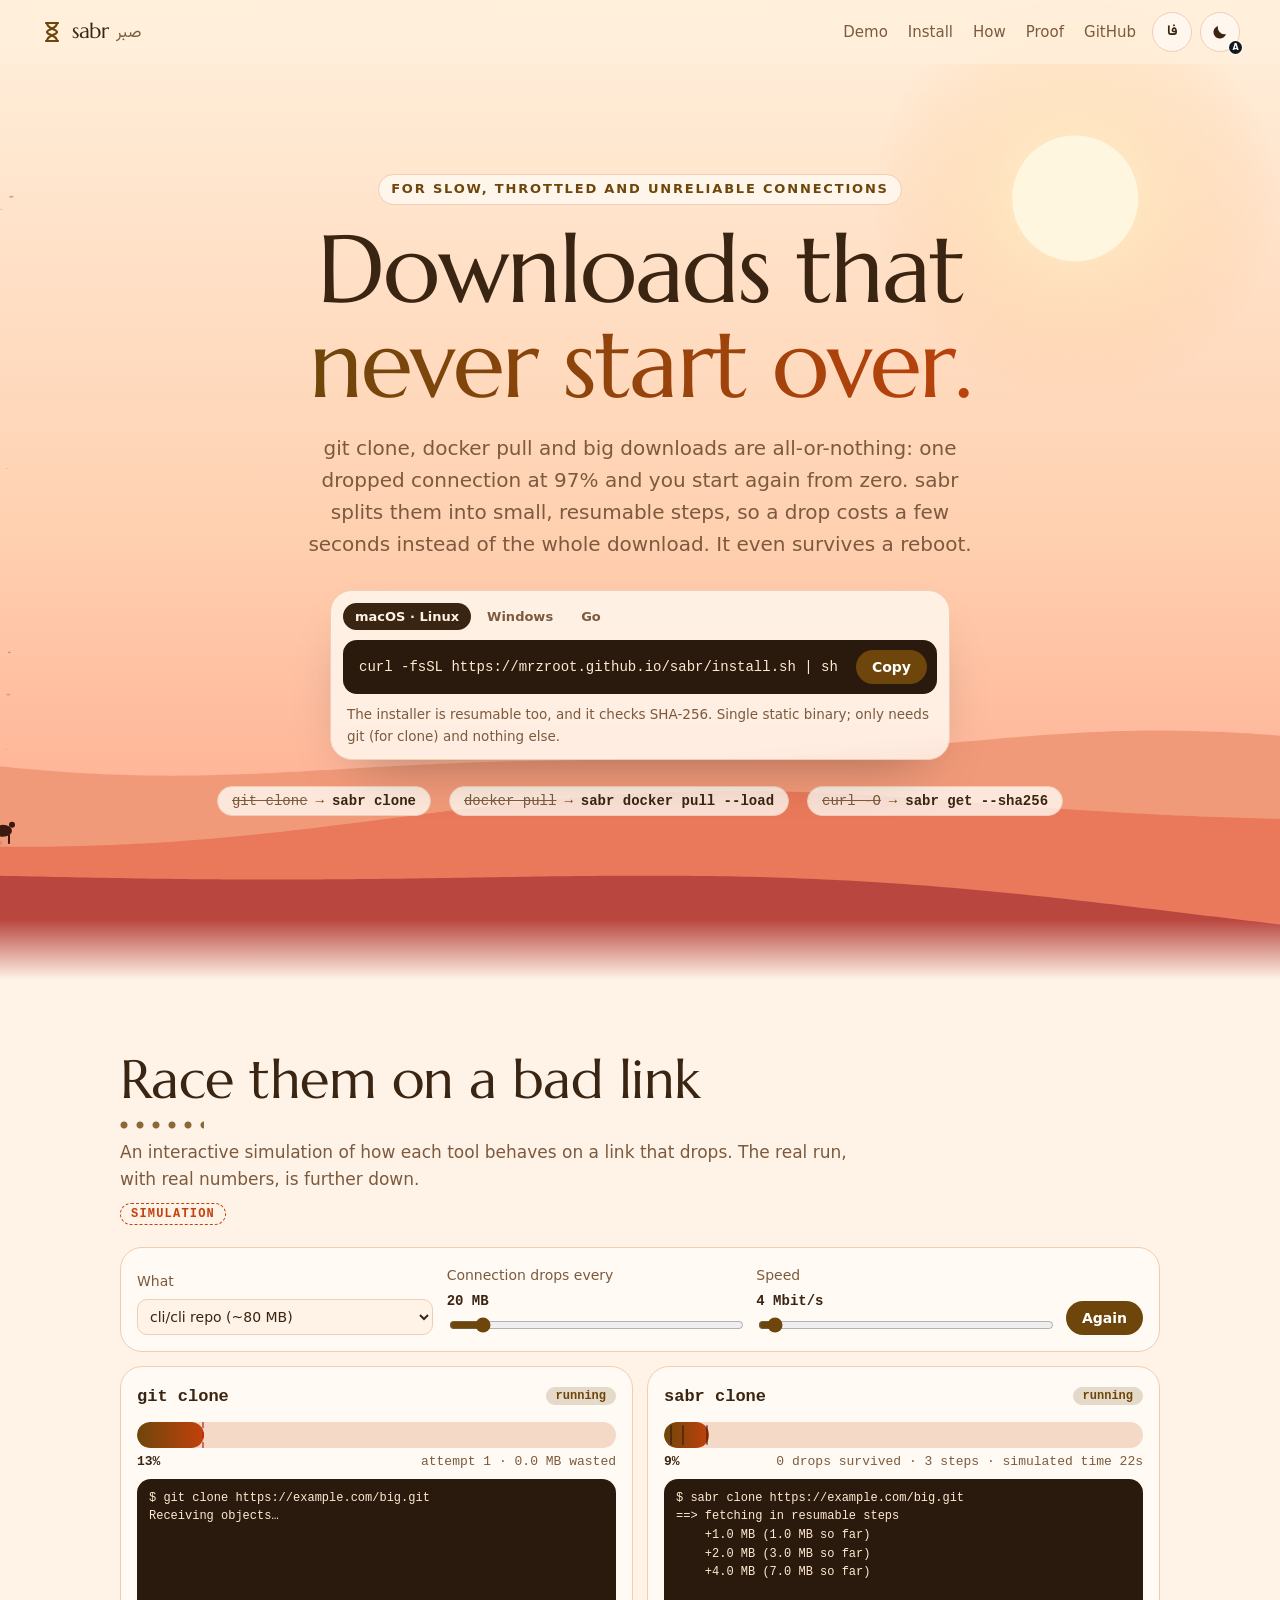
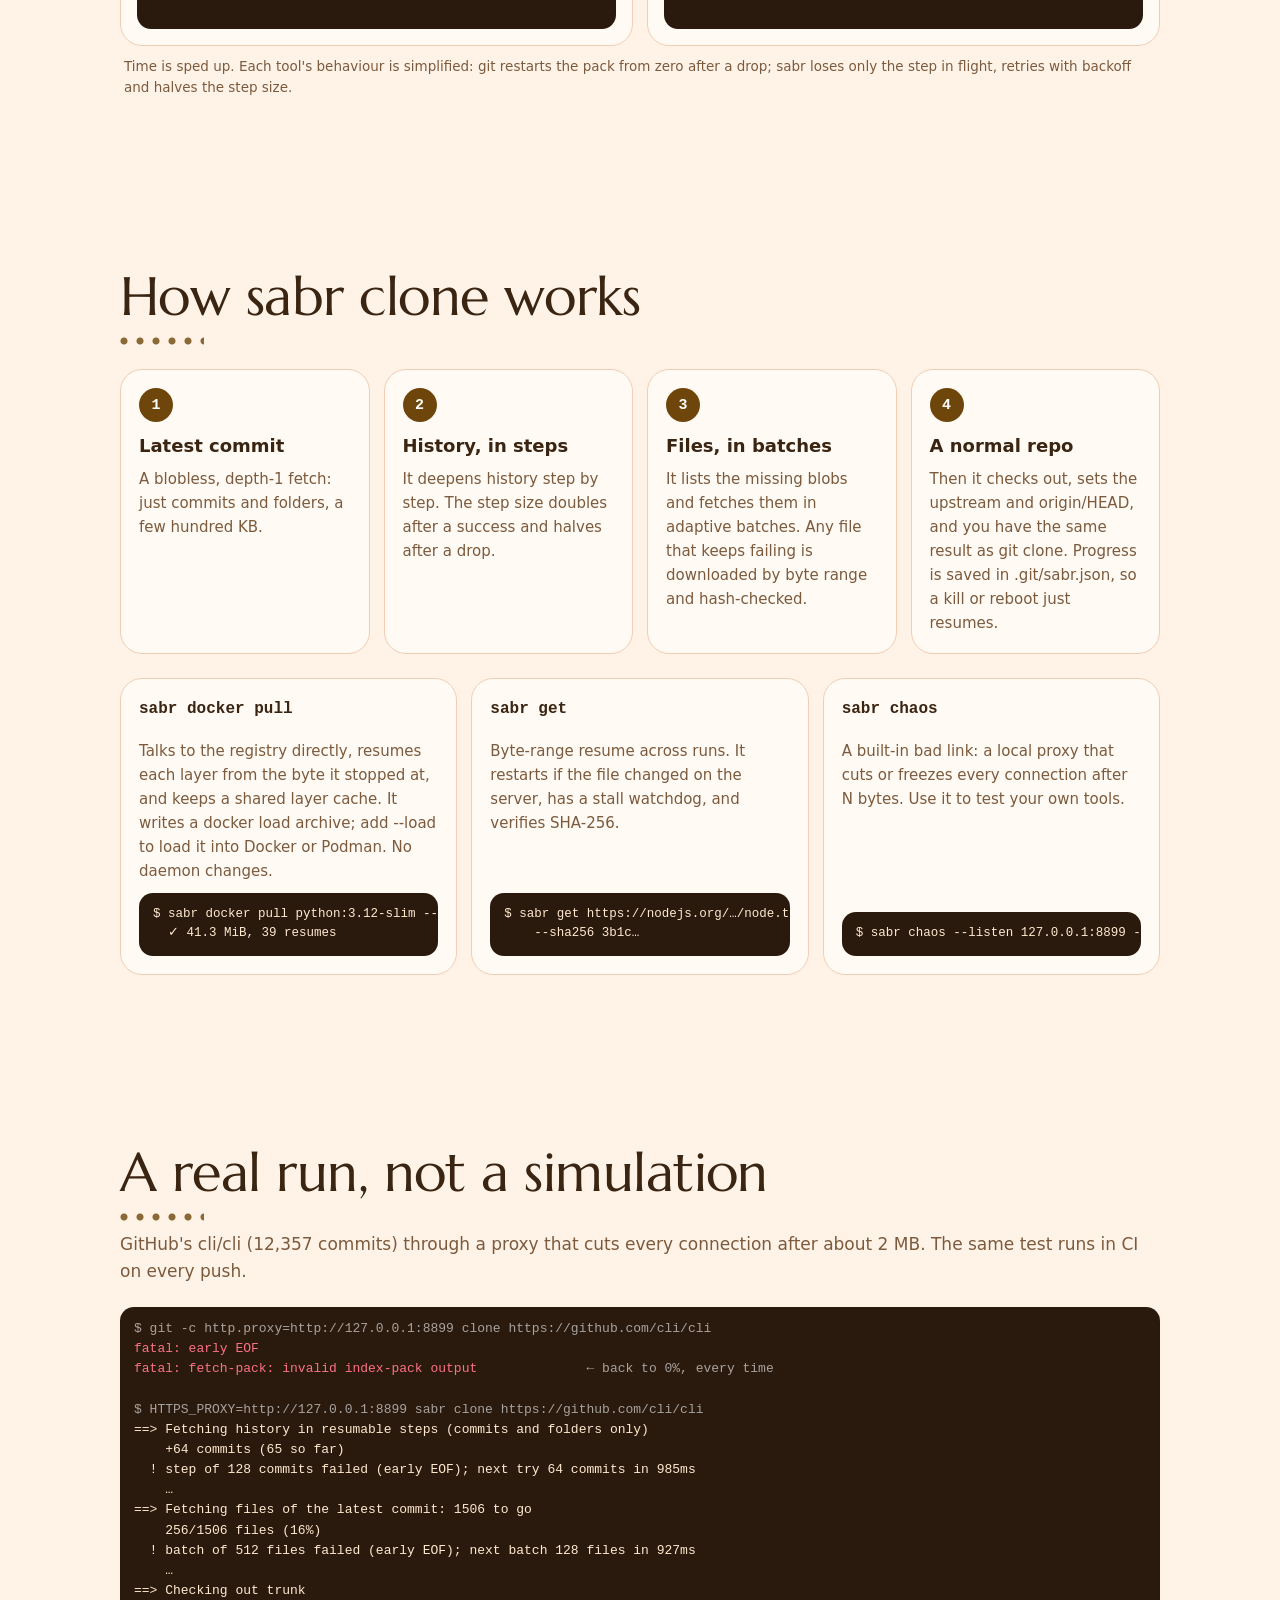
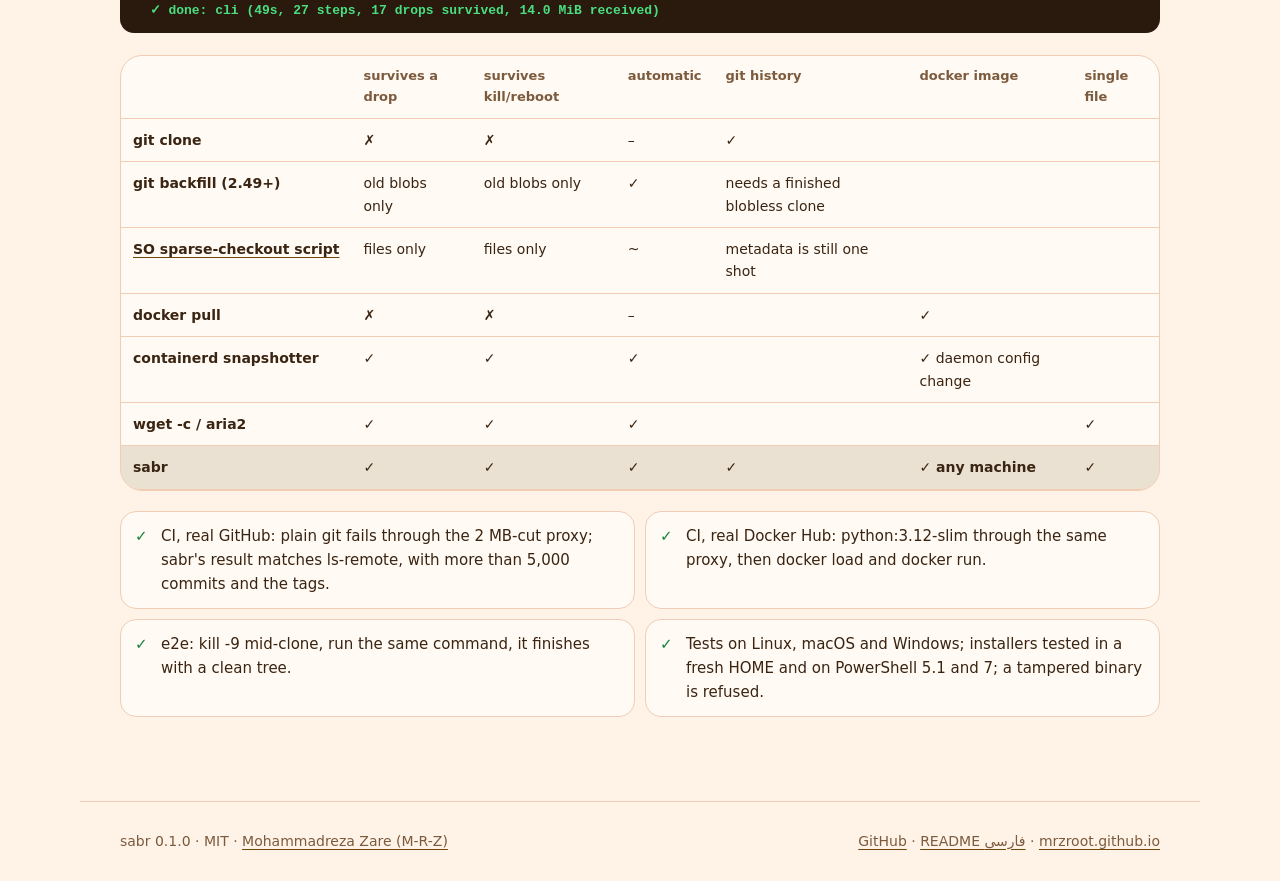
==== docs/index.html @ 9ac25d12 "docs(site): warm palette (drop turquoise), soft radial theme transition" ====
<!doctype html>
<html lang="en" dir="ltr" data-theme="light">
<head>
<meta charset="utf-8">
<meta name="color-scheme" content="light dark">
<meta name="viewport" content="width=device-width, initial-scale=1">
<title>sabr · downloads that never start over</title>
<meta name="description" content="sabr makes git clone, docker pull and file downloads resumable on slow, throttled and unreliable connections. A drop costs seconds, not the whole download. Open source, single binary.">
<meta property="og:title" content="sabr · downloads that never start over">
<meta property="og:description" content="Resumable git clone, docker pull and downloads for bad networks. Plain git fails through a link that drops every 2 MB; sabr finishes.">
<link rel="icon" href="favicon.svg" type="image/svg+xml">
<link rel="stylesheet" href="site.css">
<meta name="theme-color" content="#130e2a" media="(prefers-color-scheme: dark)">
<meta name="theme-color" content="#fff3e8" media="(prefers-color-scheme: light)">
<script>
(function(){var m0='system';try{m0=localStorage.getItem('mrz-theme')||'system'}catch(e){}if(m0!=='light'&&m0!=='dark')m0='system';var t=m0==='system'?(matchMedia('(prefers-color-scheme: dark)').matches?'dark':'light'):m0;document.documentElement.dataset.theme=t;document.documentElement.setAttribute('data-theme-mode',m0);document.documentElement.style.colorScheme=t;
var l=localStorage.getItem('sabr-lang')||((navigator.language||'').slice(0,2)==='fa'?'fa':'en');if(l==='fa'){document.documentElement.lang='fa';document.documentElement.dir='rtl';}})();
</script>
<link rel="preload" href="fonts/marcellus-400.woff2" as="font" type="font/woff2" crossorigin><link rel="stylesheet" href="identity.css"><style>/*mrz-theme-badge*/[data-theme-toggle]{position:relative}
html[data-theme-mode=system] [data-theme-toggle]::after{content:"A";position:absolute;inset-inline-end:-3px;bottom:-3px;min-width:13px;height:13px;padding:0 2px;box-sizing:border-box;border-radius:7px;font:700 8px/13px system-ui,sans-serif;letter-spacing:0;text-align:center;background:#14181f;color:#fff;box-shadow:0 0 0 1px rgba(255,255,255,.55);pointer-events:none}
html[data-theme=dark][data-theme-mode=system] [data-theme-toggle]::after{background:#f3f4f6;color:#14181f;box-shadow:0 0 0 1px rgba(0,0,0,.5)}</style>
</head>
<body>
<div class="sky" aria-hidden="true"><div class="stars"></div><svg class="dunes" viewBox="0 0 1440 320" preserveAspectRatio="none"><path class="d1" d="M0 220c180-60 360-80 560-40s380 70 560 20 260-60 320-50v170H0z"/><path class="d2" d="M0 260c200-30 420-40 640-10s420 40 580 10 200-20 220-20v80H0z"/></svg></div>
<a class="skip" href="#race" data-i18n="skip">Skip to the demo</a>
<header class="top">
  <a class="brand" href="#"><svg viewBox="0 0 24 24" aria-hidden="true"><path d="M6 3h12M6 21h12M7 3c0 6 10 6 10 9s-10 3-10 9M17 3c0 6-10 6-10 9s10 3 10 9"/></svg><b>sabr</b><span>صبر</span></a>
  <nav class="nav" aria-label="Sections"><a href="#race" data-i18n="nav.demo">Demo</a><a href="#install" data-i18n="nav.install">Install</a><a href="#how" data-i18n="nav.how">How</a><a href="#proof" data-i18n="nav.proof">Proof</a><a href="https://github.com/mrzroot/sabr">GitHub</a></nav>
  <div class="toggles">
    <button class="tog" id="lang" type="button" aria-label="فارسی / English"><span class="en-only">فا</span><span class="fa-only">EN</span></button>
    <button class="tog" id="theme" data-theme-toggle type="button" aria-label="Toggle light and dark"><svg class="sun" viewBox="0 0 24 24" aria-hidden="true"><circle cx="12" cy="12" r="4.5"/><path d="M12 1.5v3M12 19.5v3M1.5 12h3M19.5 12h3M4.6 4.6l2.1 2.1M17.3 17.3l2.1 2.1M4.6 19.4l2.1-2.1M17.3 6.7l2.1-2.1"/></svg><svg class="moon" viewBox="0 0 24 24" aria-hidden="true"><path d="M20 14.5A8.5 8.5 0 0 1 9.5 4a8.5 8.5 0 1 0 10.5 10.5z"/></svg></button>
  </div>
</header>

<main>
<section class="hero">
  <p class="kicker" data-i18n="hero.kicker">for slow, throttled and unreliable connections</p>
  <h1 data-i18n-html="hero.title">Downloads that<br><span>never start over.</span></h1>
  <p class="lede" data-i18n="hero.lede">git clone, docker pull and big downloads are all-or-nothing: one dropped connection at 97% and you start again from zero. sabr splits them into small, resumable steps, so a drop costs a few seconds instead of the whole download. It even survives a reboot.</p>
  <div class="install" id="install">
    <div class="tabs" role="tablist">
      <button role="tab" aria-selected="true" data-cmd="curl -fsSL https://mrzroot.github.io/sabr/install.sh | sh">macOS · Linux</button>
      <button role="tab" aria-selected="false" data-cmd="irm https://mrzroot.github.io/sabr/install.ps1 | iex">Windows</button>
      <button role="tab" aria-selected="false" data-cmd="go install github.com/mrzroot/sabr/cmd/sabr@latest">Go</button>
    </div>
    <div class="cmd"><code id="cmd">curl -fsSL https://mrzroot.github.io/sabr/install.sh | sh</code><button class="copy" type="button" data-copy="#cmd" data-i18n="copy">Copy</button></div>
    <p class="fine" data-i18n="install.fine">The installer is resumable too, and it checks SHA-256. Single static binary; only needs git (for clone) and nothing else.</p>
  </div>
  <div class="swap" dir="ltr">
    <div><span class="no">git clone</span><span class="arrow">→</span><span class="yes">sabr clone</span></div>
    <div><span class="no">docker pull</span><span class="arrow">→</span><span class="yes">sabr docker pull --load</span></div>
    <div><span class="no">curl -O</span><span class="arrow">→</span><span class="yes">sabr get --sha256</span></div>
  </div>
</section>

<section class="race" id="race">
  <div class="head">
    <h2 data-i18n="race.title">Race them on a bad link</h2>
    <p data-i18n="race.sub">An interactive simulation of how each tool behaves on a link that drops. The real run, with real numbers, is further down.</p>
    <span class="badge" data-i18n="race.badge">Simulation</span>
  </div>
  <div class="controls">
    <label><span data-i18n="race.what">What</span>
      <select id="what">
        <option value="80" data-i18n="race.o1">cli/cli repo (~80 MB)</option>
        <option value="350" data-i18n="race.o2">react repo (~350 MB)</option>
        <option value="600" data-i18n="race.o3">a 600 MB Docker layer</option>
        <option value="5000" data-i18n="race.o4">linux kernel (~5 GB)</option>
      </select></label>
    <label><span data-i18n="race.drop">Connection drops every</span> <output id="dropv">20 MB</output><input type="range" id="drop" min="1" max="200" value="20"></label>
    <label><span data-i18n="race.speed">Speed</span> <output id="speedv">4 Mbit/s</output><input type="range" id="speed" min="1" max="100" value="4"></label>
    <button type="button" class="btn" id="go" data-i18n="race.go">Start</button>
  </div>
  <div class="lanes">
    <div class="lane git">
      <div class="lane-head"><b>git clone</b><span id="git-state" class="state"></span></div>
      <div class="track"><div class="fill" id="git-fill"></div><div class="ghost" id="git-ghost"></div></div>
      <div class="meta"><span id="git-pct">0%</span><span id="git-info"></span></div>
      <pre class="log" id="git-log" dir="ltr"></pre>
    </div>
    <div class="lane sabr">
      <div class="lane-head"><b>sabr clone</b><span id="sabr-state" class="state"></span></div>
      <div class="track"><div class="fill" id="sabr-fill"></div><div class="ticks" id="sabr-ticks"></div></div>
      <div class="meta"><span id="sabr-pct">0%</span><span id="sabr-info"></span></div>
      <pre class="log" id="sabr-log" dir="ltr"></pre>
    </div>
  </div>
  <p class="fine" data-i18n="race.note">Time is sped up. Each tool's behaviour is simplified: git restarts the pack from zero after a drop; sabr loses only the step in flight, retries with backoff and halves the step size.</p>
</section>

<section class="how" id="how">
  <h2 data-i18n="how.title">How sabr clone works</h2>
  <ol class="steps">
    <li><b>1</b><h3 data-i18n="how.s1t">Latest commit</h3><p data-i18n="how.s1">A blobless, depth-1 fetch: just commits and folders, a few hundred KB.</p></li>
    <li><b>2</b><h3 data-i18n="how.s2t">History, in steps</h3><p data-i18n="how.s2">It deepens history step by step. The step size doubles after a success and halves after a drop.</p></li>
    <li><b>3</b><h3 data-i18n="how.s3t">Files, in batches</h3><p data-i18n="how.s3">It lists the missing blobs and fetches them in adaptive batches. Any file that keeps failing is downloaded by byte range and hash-checked.</p></li>
    <li><b>4</b><h3 data-i18n="how.s4t">A normal repo</h3><p data-i18n="how.s4">Then it checks out, sets the upstream and origin/HEAD, and you have the same result as git clone. Progress is saved in .git/sabr.json, so a kill or reboot just resumes.</p></li>
  </ol>
  <div class="cards">
    <article><h3>sabr docker pull</h3><p data-i18n="how.docker">Talks to the registry directly, resumes each layer from the byte it stopped at, and keeps a shared layer cache. It writes a docker load archive; add --load to load it into Docker or Podman. No daemon changes.</p><pre dir="ltr"><code>$ sabr docker pull python:3.12-slim --load
  ✓ 41.3 MiB, 39 resumes</code></pre></article>
    <article><h3>sabr get</h3><p data-i18n="how.get">Byte-range resume across runs. It restarts if the file changed on the server, has a stall watchdog, and verifies SHA-256.</p><pre dir="ltr"><code>$ sabr get https://nodejs.org/…/node.tar.xz \
    --sha256 3b1c…</code></pre></article>
    <article><h3>sabr chaos</h3><p data-i18n="how.chaos">A built-in bad link: a local proxy that cuts or freezes every connection after N bytes. Use it to test your own tools.</p><pre dir="ltr"><code>$ sabr chaos --listen 127.0.0.1:8899 --cut 2MB</code></pre></article>
  </div>
</section>

<section class="proof" id="proof">
  <h2 data-i18n="proof.title">A real run, not a simulation</h2>
  <p class="sub" data-i18n="proof.sub">GitHub's cli/cli (12,357 commits) through a proxy that cuts every connection after about 2 MB. The same test runs in CI on every push.</p>
  <pre class="term" dir="ltr"><code><span class="c">$ git -c http.proxy=http://127.0.0.1:8899 clone https://github.com/cli/cli</span>
<span class="err">fatal: early EOF
fatal: fetch-pack: invalid index-pack output</span>              <span class="c">← back to 0%, every time</span>

<span class="c">$ HTTPS_PROXY=http://127.0.0.1:8899 sabr clone https://github.com/cli/cli</span>
==> Fetching history in resumable steps (commits and folders only)
    +64 commits (65 so far)
  ! step of 128 commits failed (early EOF); next try 64 commits in 985ms
    …
==> Fetching files of the latest commit: 1506 to go
    256/1506 files (16%)
  ! batch of 512 files failed (early EOF); next batch 128 files in 927ms
    …
==> Checking out trunk
<span class="ok">  ✓ done: cli (49s, 27 steps, 17 drops survived, 14.0 MiB received)</span></code></pre>
  <div class="table-wrap"><table>
    <thead><tr><th></th><th data-i18n="cmp.drop">survives a drop</th><th data-i18n="cmp.kill">survives kill/reboot</th><th data-i18n="cmp.auto">automatic</th><th data-i18n="cmp.git">git history</th><th data-i18n="cmp.docker">docker image</th><th data-i18n="cmp.file">single file</th></tr></thead>
    <tbody>
      <tr><th>git clone</th><td>✗</td><td>✗</td><td>–</td><td>✓</td><td></td><td></td></tr>
      <tr><th>git backfill (2.49+)</th><td data-i18n="cmp.old">old blobs only</td><td data-i18n="cmp.old">old blobs only</td><td>✓</td><td data-i18n="cmp.needs">needs a finished blobless clone</td><td></td><td></td></tr>
      <tr><th><a href="https://stackoverflow.com/questions/79852493">SO sparse-checkout script</a></th><td data-i18n="cmp.files">files only</td><td data-i18n="cmp.files">files only</td><td>~</td><td data-i18n="cmp.oneshot">metadata is still one shot</td><td></td><td></td></tr>
      <tr><th>docker pull</th><td>✗</td><td>✗</td><td>–</td><td></td><td>✓</td><td></td></tr>
      <tr><th>containerd snapshotter</th><td>✓</td><td>✓</td><td>✓</td><td></td><td data-i18n="cmp.daemon">✓ daemon config change</td><td></td></tr>
      <tr><th>wget -c / aria2</th><td>✓</td><td>✓</td><td>✓</td><td></td><td></td><td>✓</td></tr>
      <tr class="us"><th>sabr</th><td>✓</td><td>✓</td><td>✓</td><td>✓</td><td data-i18n="cmp.any">✓ any machine</td><td>✓</td></tr>
    </tbody>
  </table></div>
  <ul class="verified">
    <li data-i18n="v.1">CI, real GitHub: plain git fails through the 2 MB-cut proxy; sabr's result matches ls-remote, with more than 5,000 commits and the tags.</li>
    <li data-i18n="v.2">CI, real Docker Hub: python:3.12-slim through the same proxy, then docker load and docker run.</li>
    <li data-i18n="v.3">e2e: kill -9 mid-clone, run the same command, it finishes with a clean tree.</li>
    <li data-i18n="v.4">Tests on Linux, macOS and Windows; installers tested in a fresh HOME and on PowerShell 5.1 and 7; a tampered binary is refused.</li>
  </ul>
</section>
</main>
<footer class="foot">
  <span>sabr 0.1.0 · MIT · <a href="https://github.com/mrzroot">Mohammadreza Zare (M-R-Z)</a></span>
  <span><a href="https://github.com/mrzroot/sabr">GitHub</a> · <a href="https://github.com/mrzroot/sabr/blob/main/README.fa.md">README فارسی</a> · <a href="https://mrzroot.github.io/">mrzroot.github.io</a></span>
</footer>
<script src="site.js"></script>
<script src="fx.js" defer></script><script>/*mrz-theme-toggle v2*/(function(){if(window.__mrzTheme)return;window.__mrzTheme=1;
var d=document.documentElement,K='mrz-theme',q=window.matchMedia?matchMedia('(prefers-color-scheme: dark)'):null;
function fa(){return d.getAttribute('data-lang')==='fa'||d.lang==='fa'}
function get(){var m=null;try{m=localStorage.getItem(K)}catch(e){}return m==='light'||m==='dark'?m:'system'}
function res(m){return m==='system'?(q&&q.matches?'dark':'light'):m}
var metas=[].slice.call(document.querySelectorAll('meta[name="theme-color"]'));
metas.forEach(function(x){x.setAttribute('data-c',x.getAttribute('content'));x.setAttribute('data-m',x.getAttribute('media')||'')});
function tc(t,m){metas.forEach(function(x){if(m==='system'){x.setAttribute('content',x.getAttribute('data-c'));if(x.getAttribute('data-m'))x.setAttribute('media',x.getAttribute('data-m'))}else{var s=metas.filter(function(y){return /dark/.test(y.getAttribute('data-m'))===(t==='dark')})[0]||x;x.setAttribute('content',s.getAttribute('data-c'));x.removeAttribute('media')}})}
var L={en:{system:'Theme: automatic, follows your system. Click for light',light:'Theme: light. Click for dark',dark:'Theme: dark. Click for automatic'},fa:{system:'پوسته: خودکار (مطابق سیستم). برای حالت روشن کلیک کنید',light:'پوسته: روشن. برای حالت تیره کلیک کنید',dark:'پوسته: تیره. برای حالت خودکار کلیک کنید'}};
function sync(){var m=d.getAttribute('data-theme-mode')||'system',s=L[fa()?'fa':'en'][m],t=d.getAttribute('data-theme')==='dark'?'dark':'light';
document.querySelectorAll('[data-theme-toggle]').forEach(function(x){x.setAttribute('aria-label',s);x.title=s;x.removeAttribute('aria-pressed')});
document.querySelectorAll('picture source[media*="prefers-color-scheme"]').forEach(function(x){if(!x.getAttribute('data-mq'))x.setAttribute('data-mq',x.media);var wd=/dark/.test(x.getAttribute('data-mq'));x.media=(wd===(t==='dark'))?'all':'not all'})}
function apply(m,save){var t=res(m);if(save){try{if(m==='system')localStorage.removeItem(K);else localStorage.setItem(K,m)}catch(e){}}
d.setAttribute('data-theme',t);d.setAttribute('data-theme-mode',m);d.style.colorScheme=t;tc(t,m);sync();try{document.dispatchEvent(new CustomEvent('mrz-theme',{detail:t,mode:m}))}catch(e){}}
var NX={system:'light',light:'dark',dark:'system'};
/* soft theme change: radial reveal from the toggle (View Transitions API), colour cross-fade fallback, instant under reduced motion */
function vt(n,b){var cur=d.getAttribute('data-theme'),nx=res(n),rm=window.matchMedia&&matchMedia('(prefers-reduced-motion: reduce)').matches;
if(rm||document.hidden||nx===cur||!b.getBoundingClientRect){apply(n,true);return}
if(!document.getElementById('mrz-vt-css')){var s=document.createElement('style');s.id='mrz-vt-css';s.textContent='html.vt-theme::view-transition-old(root),html.vt-theme::view-transition-new(root){animation:none;mix-blend-mode:normal}html.vt-theme::view-transition-old(root){z-index:1}html.vt-theme::view-transition-new(root){z-index:2}html.theme-anim *,html.theme-anim *::before,html.theme-anim *::after{transition:background-color .5s ease,color .5s ease,border-color .5s ease,fill .5s ease,stroke .5s ease,box-shadow .5s ease!important}@media (prefers-reduced-motion:reduce){html.vt-theme::view-transition-group(*),html.vt-theme::view-transition-old(*),html.vt-theme::view-transition-new(*){animation-duration:.01ms!important}}';document.head.appendChild(s)}
var r0=b.getBoundingClientRect(),x=r0.left+r0.width/2,y=r0.top+r0.height/2,R=Math.hypot(Math.max(x,innerWidth-x),Math.max(y,innerHeight-y));
if(document.startViewTransition&&!d.classList.contains('vt-theme')){d.classList.add('vt-theme');var done=function(){d.classList.remove('vt-theme')};
try{var tr=document.startViewTransition(function(){apply(n,true)});tr.ready.then(function(){d.animate({clipPath:['circle(0px at '+x+'px '+y+'px)','circle('+R+'px at '+x+'px '+y+'px)']},{duration:650,easing:'cubic-bezier(.65,0,.35,1)',pseudoElement:'::view-transition-new(root)'})}).catch(function(){});tr.finished.then(done,done)}catch(er){done();apply(n,true)}return}
d.classList.add('theme-anim');setTimeout(function(){d.classList.remove('theme-anim')},650);apply(n,true)}
document.addEventListener('click',function(e){var b=e.target.closest&&e.target.closest('[data-theme-toggle]');if(!b)return;vt(NX[get()],b)});
function onq(){if(get()==='system')apply('system',false)}
if(q){if(q.addEventListener)q.addEventListener('change',onq);else if(q.addListener)q.addListener(onq)}
window.addEventListener('storage',function(e){if(e.key===K||e.key===null)apply(get(),false)});
window.addEventListener('pageshow',function(e){if(e.persisted)apply(get(),false)});
if(window.MutationObserver)new MutationObserver(sync).observe(d,{attributes:true,attributeFilter:['data-lang','lang']});
/* normalise whatever the boot script set */apply(get(),false)})();</script>
</body>
</html>
---- docs/site.css ----
@font-face{font-family:Vazirmatn;src:url(fonts/vazirmatn-arabic.woff2) format('woff2');font-weight:100 900;font-display:swap;unicode-range:U+0600-06FF,U+0750-077F,U+200C-200F,U+FB50-FDFF,U+FE70-FEFF}
:root{--mono:ui-monospace,"SF Mono","Cascadia Code",Menlo,Consolas,monospace;--sans:"Avenir Next","Segoe UI Variable","Segoe UI",system-ui,-apple-system,Roboto,sans-serif;--r:22px}
[data-theme=light]{
  --sky1:#ffe7c7;--sky2:#ffd3a8;--sky3:#f7b98d;--dune1:#e9a66b;--dune2:#d98a4e;
  --bg:#fff4e6;--card:#fffaf3cc;--card-solid:#fffaf3;--line:#ecd3b4;--ink:#3a2412;--muted:#7c5a3d;
  --accent:#c2410c;--accent2:#7c3aed;--good:#15803d;--bad:#b91c1c;--term:#2a1a0e;--term-ink:#ffe9cf;
  --git:#b91c1c;--sabr:#c2410c;--stars:0;color-scheme:light;
}
[data-theme=dark]{
  --sky1:#0f0b24;--sky2:#1d1540;--sky3:#2b1d4e;--dune1:#3a2a5c;--dune2:#271c45;
  --bg:#130e2a;--card:#1c1538cc;--card-solid:#1c1538;--line:#352a5e;--ink:#f6efe6;--muted:#b6a9d6;
  --accent:#f6b94a;--accent2:#a78bfa;--good:#4ade80;--bad:#fb7185;--term:#0b0818;--term-ink:#f6efe6;
  --git:#fb7185;--sabr:#f6b94a;--stars:1;color-scheme:dark;
}
*{box-sizing:border-box}
html{scroll-behavior:smooth;-webkit-text-size-adjust:100%}
body{margin:0;color:var(--ink);background:var(--bg);font:17px/1.6 var(--sans);overflow-x:hidden}
[lang=fa] body{font-family:Vazirmatn,var(--sans)}
a{color:inherit;text-decoration-color:var(--accent);text-underline-offset:3px}
code,pre{font-family:var(--mono)}
.fa-only{display:none}[lang=fa] .fa-only{display:inline}[lang=fa] .en-only{display:none}
.skip{position:absolute;top:-80px;inset-inline-start:8px;background:var(--accent);color:#fff;padding:8px 12px;border-radius:8px;z-index:10}.skip:focus{top:8px}
:focus-visible{outline:3px solid var(--accent2);outline-offset:2px}

.sky{position:absolute;inset:0 0 auto 0;height:min(980px,140vh);z-index:-1;background:linear-gradient(180deg,var(--sky1),var(--sky2) 55%,var(--sky3));overflow:hidden}
.stars{position:absolute;inset:0;opacity:var(--stars);transition:opacity .6s;background-image:radial-gradient(1.5px 1.5px at 12% 18%,#fff,transparent),radial-gradient(1px 1px at 28% 8%,#fff,transparent),radial-gradient(1.5px 1.5px at 44% 26%,#fff,transparent),radial-gradient(1px 1px at 63% 12%,#fff,transparent),radial-gradient(2px 2px at 78% 30%,#ffe9b3,transparent),radial-gradient(1px 1px at 90% 10%,#fff,transparent),radial-gradient(1px 1px at 8% 40%,#fff,transparent),radial-gradient(1.5px 1.5px at 55% 44%,#fff,transparent),radial-gradient(1px 1px at 35% 52%,#fff,transparent),radial-gradient(1px 1px at 70% 58%,#fff,transparent)}
.dunes{position:absolute;left:0;right:0;bottom:0;width:100%;height:38%}
.dunes .d1{fill:var(--dune1)}.dunes .d2{fill:var(--dune2)}
.sky::after{content:"";position:absolute;left:0;right:0;bottom:0;height:60px;background:linear-gradient(transparent,var(--bg))}

.top{position:sticky;top:0;z-index:5;display:flex;align-items:center;gap:16px;padding:12px clamp(14px,4vw,40px);backdrop-filter:blur(12px);background:color-mix(in srgb,var(--sky1) 70%,transparent)}
.brand{display:flex;align-items:center;gap:8px;text-decoration:none;font-size:21px}
.brand svg{width:24px;height:24px;fill:none;stroke:var(--accent);stroke-width:2.2;stroke-linecap:round}
.brand b{letter-spacing:-.02em}.brand span{font-family:Vazirmatn,var(--sans);color:var(--muted);font-size:16px}
.nav{display:flex;gap:20px;margin-inline-start:auto;font-size:15px}
.nav a{text-decoration:none;color:var(--muted)}.nav a:hover{color:var(--ink)}
.toggles{display:flex;gap:8px}
.tog{width:40px;height:40px;border-radius:50%;border:1px solid var(--line);background:var(--card);color:var(--ink);cursor:pointer;display:grid;place-items:center;font:700 14px Vazirmatn,var(--sans)}
.tog svg{width:18px;height:18px;fill:none;stroke:currentColor;stroke-width:2;stroke-linecap:round}.tog .moon{fill:currentColor;stroke:none}
[data-theme=dark] .tog .moon,[data-theme=light] .tog .sun{display:none}

section{max-width:1120px;margin:auto;padding:clamp(40px,7vw,84px) clamp(14px,4vw,40px)}
.hero{text-align:center;padding-top:clamp(40px,9vw,110px);padding-bottom:clamp(60px,12vw,150px)}
.kicker{display:inline-block;font-weight:700;font-size:13px;letter-spacing:.14em;text-transform:uppercase;color:var(--accent);background:var(--card);border:1px solid var(--line);padding:4px 12px;border-radius:999px;margin:0 0 18px}
[lang=fa] .kicker{letter-spacing:0;font-size:14px}
h1{font-size:clamp(38px,8vw,92px);line-height:.98;letter-spacing:-.045em;margin:0 0 20px;font-weight:800}
h1 span{color:var(--accent)}
[lang=fa] h1{letter-spacing:0;line-height:1.3}
.lede{max-width:680px;margin:0 auto 30px;color:var(--muted);font-size:clamp(16px,2.1vw,20px)}
.install{max-width:620px;margin:auto;background:var(--card);border:1px solid var(--line);border-radius:var(--r);padding:12px;text-align:start;box-shadow:0 24px 60px -30px #0006;backdrop-filter:blur(8px)}
.tabs{display:flex;gap:4px;flex-wrap:wrap;margin-bottom:10px}
.tabs button{border:0;background:none;color:var(--muted);padding:6px 12px;border-radius:999px;cursor:pointer;font:600 13px var(--sans)}
.tabs button[aria-selected=true]{background:var(--ink);color:var(--bg)}
.cmd{display:flex;gap:8px;align-items:center;background:var(--term);color:var(--term-ink);border-radius:14px;padding:10px 10px 10px 16px;direction:ltr}
.cmd code{flex:1;min-width:0;overflow-x:auto;white-space:nowrap;font-size:14px}
.copy,.btn{border:0;background:var(--accent);color:#fff;font:700 14px var(--sans);padding:9px 16px;border-radius:999px;cursor:pointer;white-space:nowrap}
[data-theme=dark] .copy,[data-theme=dark] .btn{color:#1b1033}
[lang=fa] .copy,[lang=fa] .btn,[lang=fa] .tabs button{font-family:Vazirmatn,var(--sans)}
.fine{font-size:13.5px;color:var(--muted);margin:10px 4px 0}
.swap{display:flex;flex-wrap:wrap;justify-content:center;gap:8px 18px;margin-top:26px;font:14px var(--mono)}
.swap div{background:var(--card);border:1px solid var(--line);border-radius:999px;padding:6px 14px;max-width:100%}
.swap .no{text-decoration:line-through;color:var(--muted)}.swap .arrow{margin:0 8px;color:var(--accent)}.swap .yes{font-weight:700}

h2{font-size:clamp(28px,4.5vw,46px);letter-spacing:-.03em;line-height:1.08;margin:0 0 10px}
[lang=fa] h2{letter-spacing:0;line-height:1.4}
.race .head{position:relative;max-width:760px;margin-bottom:22px}
.race .head p,.proof .sub{color:var(--muted);margin:0}
.badge{display:inline-block;margin-top:10px;font:700 12px var(--mono);letter-spacing:.1em;text-transform:uppercase;color:var(--accent2);border:1.5px dashed var(--accent2);padding:3px 10px;border-radius:999px}
[lang=fa] .badge{font-family:Vazirmatn,var(--sans);letter-spacing:0}
.controls{display:grid;grid-template-columns:repeat(3,minmax(0,1fr)) auto;gap:14px;align-items:end;background:var(--card-solid);border:1px solid var(--line);border-radius:var(--r);padding:16px;margin-bottom:14px}
.controls label{display:flex;flex-direction:column;gap:6px;font-size:14px;color:var(--muted);min-width:0}
.controls output{font:700 14px var(--mono);color:var(--ink)}
.controls select{font:inherit;color:var(--ink);background:var(--bg);border:1px solid var(--line);border-radius:10px;padding:8px;max-width:100%}
input[type=range]{width:100%;accent-color:var(--accent)}
.lanes{display:grid;grid-template-columns:minmax(0,1fr) minmax(0,1fr);gap:14px}
.lane{background:var(--card-solid);border:1px solid var(--line);border-radius:var(--r);padding:16px;min-width:0}
.lane-head{display:flex;justify-content:space-between;gap:8px;align-items:center;font-family:var(--mono)}
.state{font:700 12px var(--mono);padding:2px 10px;border-radius:999px}
.state.run{background:color-mix(in srgb,var(--accent) 18%,transparent);color:var(--accent)}
.state.fail{background:color-mix(in srgb,var(--bad) 18%,transparent);color:var(--bad)}
.state.done{background:color-mix(in srgb,var(--good) 18%,transparent);color:var(--good)}
.track{position:relative;height:26px;border-radius:999px;background:color-mix(in srgb,var(--line) 70%,transparent);overflow:hidden;margin:12px 0 6px;direction:ltr}
.fill{position:absolute;inset:0 auto 0 0;width:0;border-radius:999px;transition:width .08s linear}
.git .fill{background:repeating-linear-gradient(45deg,var(--git),var(--git) 10px,color-mix(in srgb,var(--git) 80%,#fff) 10px,color-mix(in srgb,var(--git) 80%,#fff) 20px)}
.sabr .fill{background:repeating-linear-gradient(45deg,var(--sabr),var(--sabr) 10px,color-mix(in srgb,var(--sabr) 80%,#fff) 10px,color-mix(in srgb,var(--sabr) 80%,#fff) 20px)}
.ghost{position:absolute;inset:0 auto 0 0;width:0;border-right:2px dashed var(--git);opacity:.6}
.ticks{position:absolute;inset:0}
.ticks i{position:absolute;top:3px;bottom:3px;width:2px;background:var(--term);opacity:.55;border-radius:2px}
.meta{display:flex;justify-content:space-between;gap:10px;font:13px var(--mono);color:var(--muted);flex-wrap:wrap}
.meta span:first-child{font-weight:700;color:var(--ink)}
.log{height:150px;overflow:auto;margin:10px 0 0;background:var(--term);color:var(--term-ink);border-radius:14px;padding:10px 12px;font-size:12px;line-height:1.55;white-space:pre-wrap;word-break:break-word}
.log .e{color:#fb7185}.log .o{color:#4ade80}.log .w{color:#fbbf24}

.steps{list-style:none;padding:0;margin:24px 0;display:grid;grid-template-columns:repeat(4,minmax(0,1fr));gap:14px;counter-reset:s}
.steps li{background:var(--card-solid);border:1px solid var(--line);border-radius:var(--r);padding:18px;position:relative;min-width:0}
.steps b{display:grid;place-items:center;width:34px;height:34px;border-radius:50%;background:var(--accent);color:#fff;font:800 15px var(--mono);margin-bottom:10px}
[data-theme=dark] .steps b{color:#1b1033}
.steps h3,.cards h3{margin:0 0 6px;font-size:18px}
.steps p,.cards p{margin:0;color:var(--muted);font-size:15px}
.cards{display:grid;grid-template-columns:repeat(3,minmax(0,1fr));gap:14px}
.cards article{background:var(--card-solid);border:1px solid var(--line);border-radius:var(--r);padding:18px;min-width:0;display:flex;flex-direction:column;gap:10px}
.cards h3{font-family:var(--mono);font-size:16px}
pre{margin:0;overflow-x:auto;background:var(--term);color:var(--term-ink);border-radius:14px;padding:12px 14px;font-size:12.5px;line-height:1.55;text-align:left}
.cards pre{margin-top:auto}
.term{margin:22px 0;font-size:13px}
.term .c{color:#a8a29e}.term .err{color:#fb7185}.term .ok{color:#4ade80;font-weight:700}
.table-wrap{overflow-x:auto;background:var(--card-solid);border:1px solid var(--line);border-radius:var(--r)}
table{border-collapse:collapse;width:100%;min-width:760px;font-size:14px}
th,td{padding:10px 12px;border-bottom:1px solid var(--line);text-align:start;vertical-align:top}
thead th{color:var(--muted);font-weight:600;font-size:13px}
tbody th{white-space:nowrap}
tr.us{background:color-mix(in srgb,var(--accent) 14%,transparent);font-weight:700}
.verified{margin:20px 0 0;padding:0;list-style:none;display:grid;grid-template-columns:repeat(2,minmax(0,1fr));gap:10px}
.verified li{background:var(--card-solid);border:1px solid var(--line);border-radius:16px;padding:12px 14px 12px 40px;position:relative;font-size:15px}
[dir=rtl] .verified li{padding:12px 40px 12px 14px}
.verified li::before{content:"✓";position:absolute;inset-inline-start:14px;top:12px;color:var(--good);font-weight:800}
.foot{max-width:1120px;margin:auto;display:flex;flex-wrap:wrap;justify-content:space-between;gap:10px 24px;padding:28px clamp(14px,4vw,40px);color:var(--muted);font-size:14px;border-top:1px solid var(--line)}

@media (max-width:960px){.steps{grid-template-columns:repeat(2,minmax(0,1fr))}.cards{grid-template-columns:minmax(0,1fr)}.controls{grid-template-columns:repeat(2,minmax(0,1fr))}}
@media (max-width:760px){.nav{display:none}.toggles{margin-inline-start:auto}.lanes,.verified{grid-template-columns:minmax(0,1fr)}}
@media (max-width:480px){.steps,.controls{grid-template-columns:minmax(0,1fr)}.cmd{flex-direction:column;align-items:stretch}.cmd code{white-space:pre-wrap;word-break:break-all}.swap{font-size:12.5px}}
@media (prefers-reduced-motion:reduce){html{scroll-behavior:auto}.fill{transition:none}}
---- docs/identity.css ----
/* sabr identity: "dunes". Dusk coral / oasis teal (light), starlit indigo (dark). Marcellus. Parallax dunes, wind-blown sand, a patient caravan that stops and resumes. */
@font-face{font-family:'Marcellus';src:url(fonts/marcellus-400.woff2) format('woff2');font-weight:400;font-display:swap}
html[data-theme=light]{--sky1:#fff0dc;--sky2:#ffd0b0;--sky3:#ff9f84;--dune1:#e9795a;--dune2:#b9473f;--bg:#fff3e8;--accent:#6e460b;--accent2:#c2410c;--line:#f0cdb4}
h1,h2,.brand b{font-family:Marcellus,Vazirmatn,Georgia,serif;font-weight:400}
h1{letter-spacing:-.02em;font-size:clamp(40px,7.4vw,104px);line-height:1}
h1 span{background:linear-gradient(95deg,var(--accent),var(--accent2),var(--accent));background-size:220% 100%;-webkit-background-clip:text;background-clip:text;-webkit-text-fill-color:transparent;animation:drift 9s linear infinite}
@keyframes drift{to{background-position:220% 0}}
html[data-lang=fa] h1,html[lang=fa] h1,html[data-lang=fa] h2,html[lang=fa] h2{font-family:Vazirmatn,sans-serif;font-weight:800;line-height:1.3}
h2{letter-spacing:-.01em;font-size:clamp(30px,4.6vw,54px)}
h2::after{content:'';display:block;width:84px;height:8px;margin-top:12px;background:radial-gradient(circle at 4px 4px,var(--accent) 3px,transparent 4px) 0 0/16px 8px repeat-x;opacity:.8}
.sky canvas.fx{position:absolute;inset:0;width:100%;height:100%}
.sky .dunes,.sky .stars{opacity:0}
html[data-theme=dark] .sky .stars{opacity:1}
.btn,.copy,.tog{transition:transform .2s,box-shadow .2s}
.btn:hover{transform:translateY(-3px);box-shadow:0 12px 24px -10px var(--accent)}
.card,.lane,.cards>*,.term{backdrop-filter:blur(6px)}
.lane .fill{background:linear-gradient(90deg,var(--accent),var(--accent2))!important;background-size:200% 100%}
.lane.sabr .fill{animation:drift 3s linear infinite}
.top{backdrop-filter:blur(14px)}
@media(prefers-reduced-motion:reduce){h1 span,.lane.sabr .fill{animation:none}}
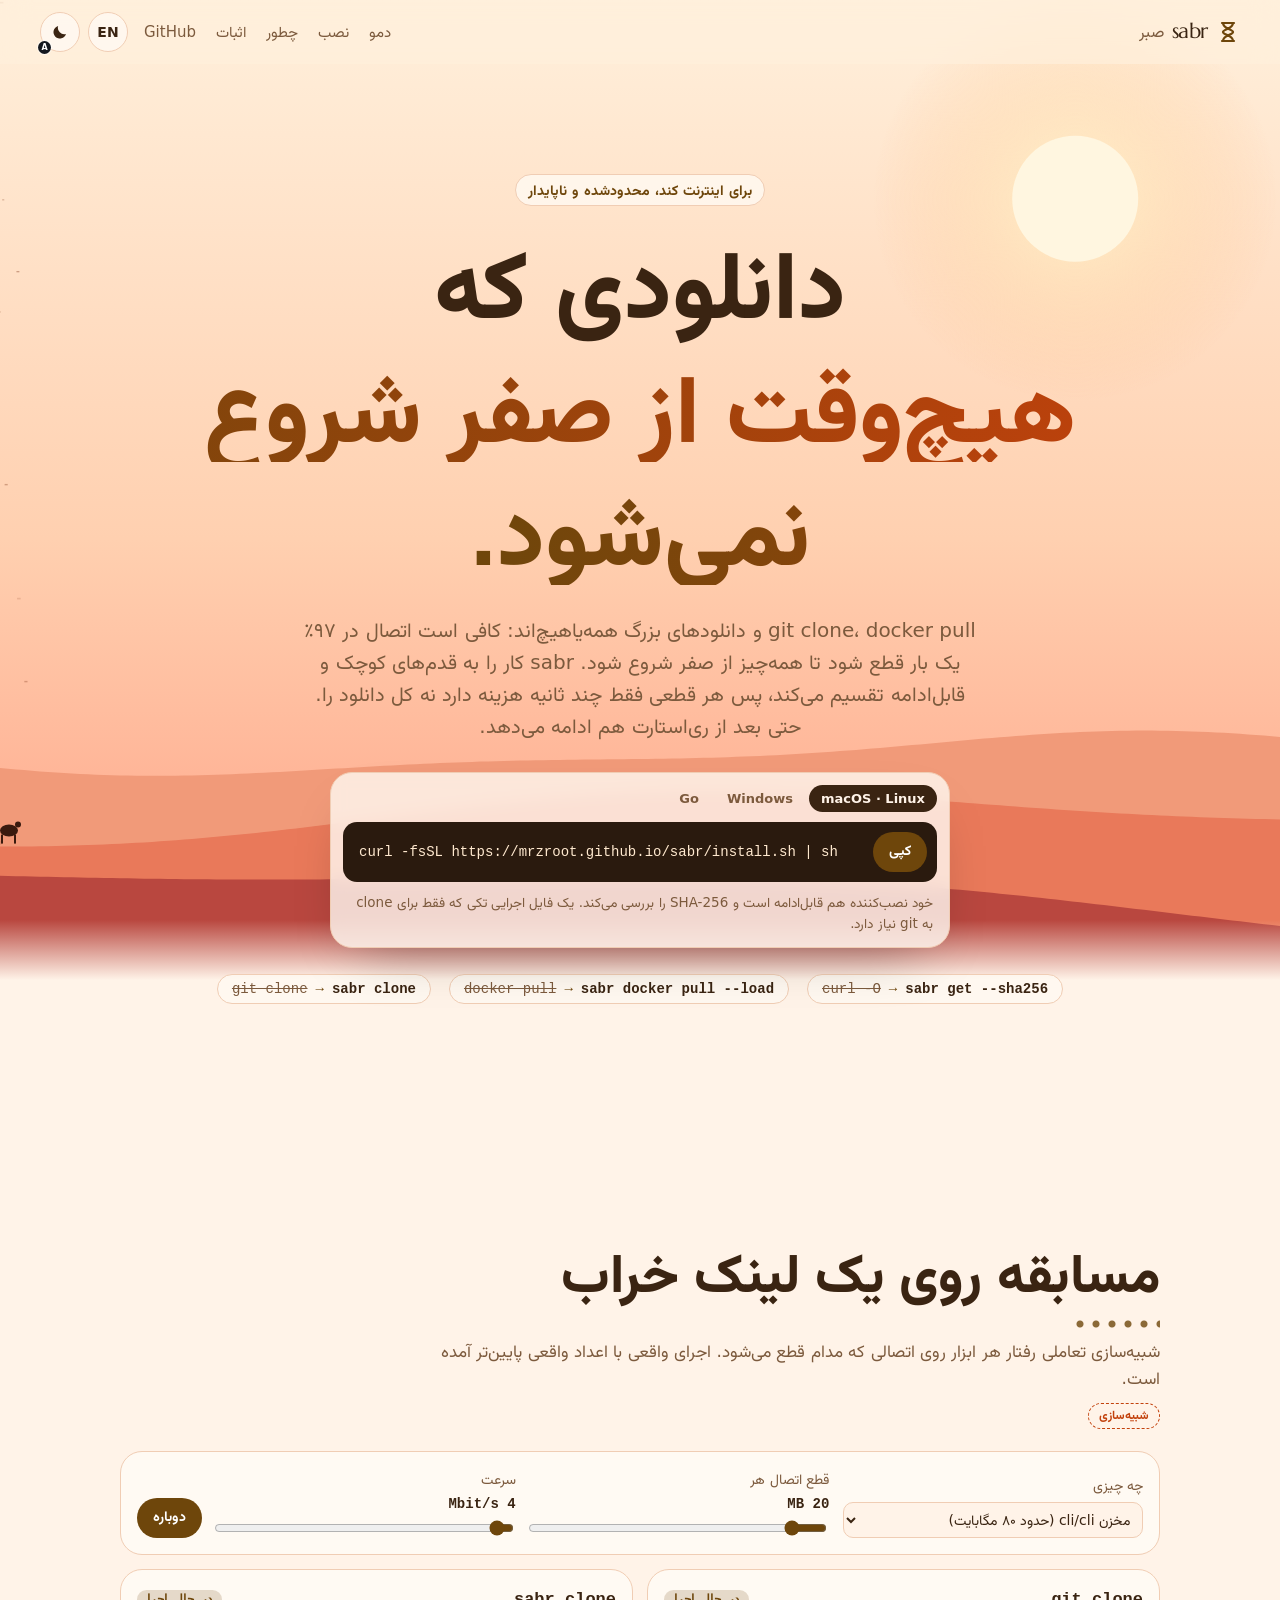
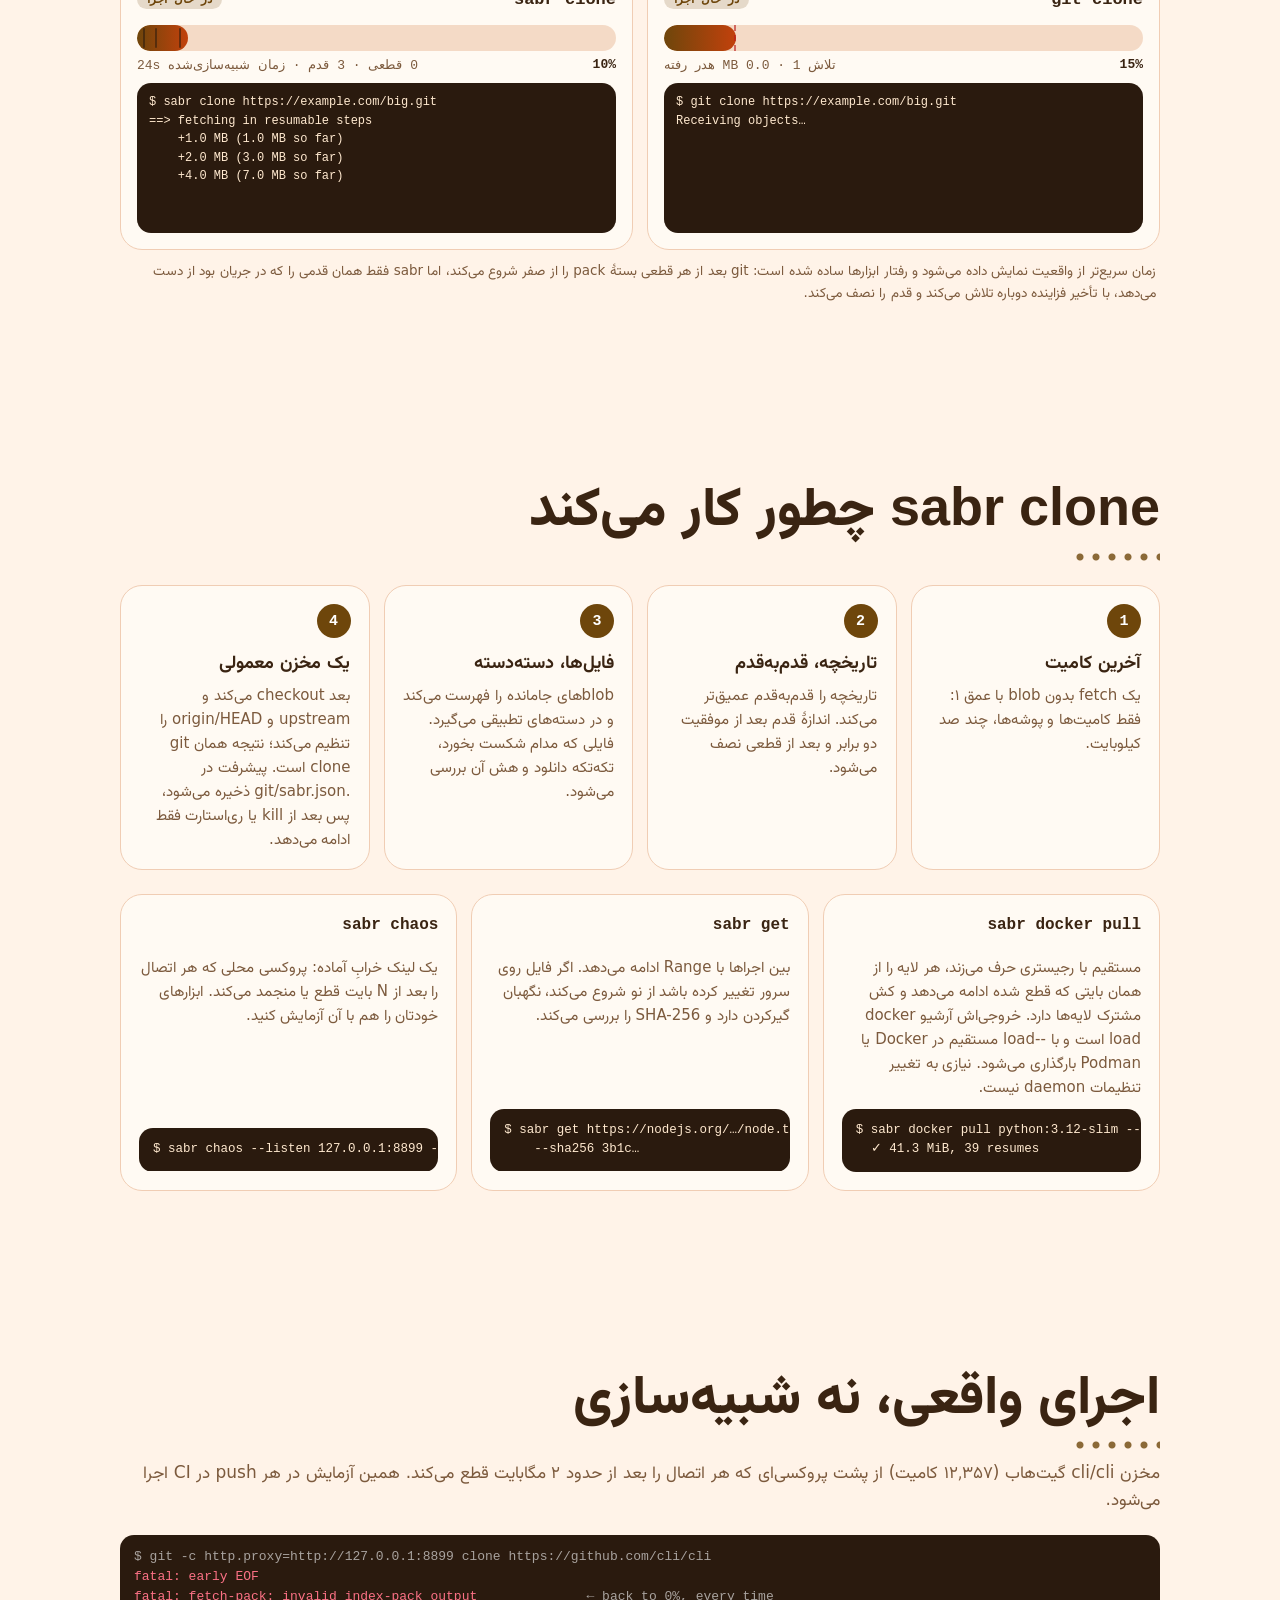
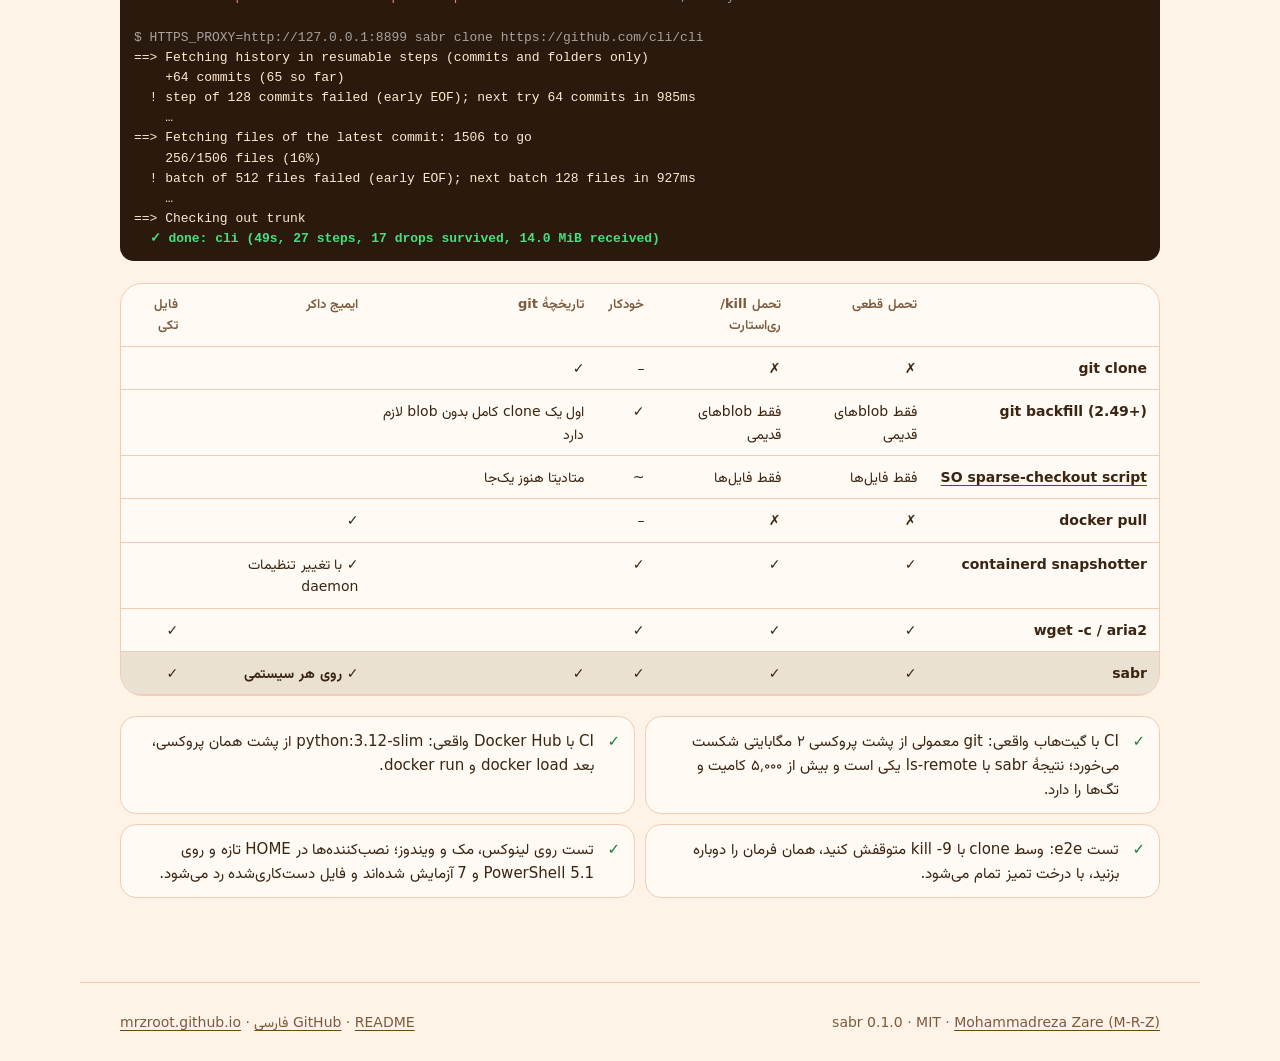
==== commit d8a05b06: "Fix accessibility: language button name matches its label, scrollable code is keyboard-reachable" ====
--- a/docs/index.html
+++ b/docs/index.html
@@ -14,7 +14,7 @@
 <meta name="theme-color" content="#fff3e8" media="(prefers-color-scheme: light)">
 <script>
 (function(){var m0='system';try{m0=localStorage.getItem('mrz-theme')||'system'}catch(e){}if(m0!=='light'&&m0!=='dark')m0='system';var t=m0==='system'?(matchMedia('(prefers-color-scheme: dark)').matches?'dark':'light'):m0;document.documentElement.dataset.theme=t;document.documentElement.setAttribute('data-theme-mode',m0);document.documentElement.style.colorScheme=t;
-var l=localStorage.getItem('sabr-lang')||((navigator.language||'').slice(0,2)==='fa'?'fa':'en');if(l==='fa'){document.documentElement.lang='fa';document.documentElement.dir='rtl';}})();
+var l=localStorage.getItem('sabr-lang')||'fa';if(l==='fa'){document.documentElement.lang='fa';document.documentElement.dir='rtl';}})();
 </script>
 <link rel="preload" href="fonts/marcellus-400.woff2" as="font" type="font/woff2" crossorigin><link rel="stylesheet" href="identity.css"><style>/*mrz-theme-badge*/[data-theme-toggle]{position:relative}
 html[data-theme-mode=system] [data-theme-toggle]::after{content:"A";position:absolute;inset-inline-end:-3px;bottom:-3px;min-width:13px;height:13px;padding:0 2px;box-sizing:border-box;border-radius:7px;font:700 8px/13px system-ui,sans-serif;letter-spacing:0;text-align:center;background:#14181f;color:#fff;box-shadow:0 0 0 1px rgba(255,255,255,.55);pointer-events:none}
@@ -27,7 +27,7 @@
   <a class="brand" href="#"><svg viewBox="0 0 24 24" aria-hidden="true"><path d="M6 3h12M6 21h12M7 3c0 6 10 6 10 9s-10 3-10 9M17 3c0 6-10 6-10 9s10 3 10 9"/></svg><b>sabr</b><span>صبر</span></a>
   <nav class="nav" aria-label="Sections"><a href="#race" data-i18n="nav.demo">Demo</a><a href="#install" data-i18n="nav.install">Install</a><a href="#how" data-i18n="nav.how">How</a><a href="#proof" data-i18n="nav.proof">Proof</a><a href="https://github.com/mrzroot/sabr">GitHub</a></nav>
   <div class="toggles">
-    <button class="tog" id="lang" type="button" aria-label="فارسی / English"><span class="en-only">فا</span><span class="fa-only">EN</span></button>
+    <button class="tog" id="lang" type="button" aria-label="فا / EN — فارسی / English"><span class="en-only">فا</span><span class="fa-only">EN</span></button>
     <button class="tog" id="theme" data-theme-toggle type="button" aria-label="Toggle light and dark"><svg class="sun" viewBox="0 0 24 24" aria-hidden="true"><circle cx="12" cy="12" r="4.5"/><path d="M12 1.5v3M12 19.5v3M1.5 12h3M19.5 12h3M4.6 4.6l2.1 2.1M17.3 17.3l2.1 2.1M4.6 19.4l2.1-2.1M17.3 6.7l2.1-2.1"/></svg><svg class="moon" viewBox="0 0 24 24" aria-hidden="true"><path d="M20 14.5A8.5 8.5 0 0 1 9.5 4a8.5 8.5 0 1 0 10.5 10.5z"/></svg></button>
   </div>
 </header>
@@ -97,18 +97,18 @@
     <li><b>4</b><h3 data-i18n="how.s4t">A normal repo</h3><p data-i18n="how.s4">Then it checks out, sets the upstream and origin/HEAD, and you have the same result as git clone. Progress is saved in .git/sabr.json, so a kill or reboot just resumes.</p></li>
   </ol>
   <div class="cards">
-    <article><h3>sabr docker pull</h3><p data-i18n="how.docker">Talks to the registry directly, resumes each layer from the byte it stopped at, and keeps a shared layer cache. It writes a docker load archive; add --load to load it into Docker or Podman. No daemon changes.</p><pre dir="ltr"><code>$ sabr docker pull python:3.12-slim --load
+    <article><h3>sabr docker pull</h3><p data-i18n="how.docker">Talks to the registry directly, resumes each layer from the byte it stopped at, and keeps a shared layer cache. It writes a docker load archive; add --load to load it into Docker or Podman. No daemon changes.</p><pre tabindex="0" dir="ltr"><code>$ sabr docker pull python:3.12-slim --load
   ✓ 41.3 MiB, 39 resumes</code></pre></article>
-    <article><h3>sabr get</h3><p data-i18n="how.get">Byte-range resume across runs. It restarts if the file changed on the server, has a stall watchdog, and verifies SHA-256.</p><pre dir="ltr"><code>$ sabr get https://nodejs.org/…/node.tar.xz \
+    <article><h3>sabr get</h3><p data-i18n="how.get">Byte-range resume across runs. It restarts if the file changed on the server, has a stall watchdog, and verifies SHA-256.</p><pre tabindex="0" dir="ltr"><code>$ sabr get https://nodejs.org/…/node.tar.xz \
     --sha256 3b1c…</code></pre></article>
-    <article><h3>sabr chaos</h3><p data-i18n="how.chaos">A built-in bad link: a local proxy that cuts or freezes every connection after N bytes. Use it to test your own tools.</p><pre dir="ltr"><code>$ sabr chaos --listen 127.0.0.1:8899 --cut 2MB</code></pre></article>
+    <article><h3>sabr chaos</h3><p data-i18n="how.chaos">A built-in bad link: a local proxy that cuts or freezes every connection after N bytes. Use it to test your own tools.</p><pre tabindex="0" dir="ltr"><code>$ sabr chaos --listen 127.0.0.1:8899 --cut 2MB</code></pre></article>
   </div>
 </section>
 
 <section class="proof" id="proof">
   <h2 data-i18n="proof.title">A real run, not a simulation</h2>
   <p class="sub" data-i18n="proof.sub">GitHub's cli/cli (12,357 commits) through a proxy that cuts every connection after about 2 MB. The same test runs in CI on every push.</p>
-  <pre class="term" dir="ltr"><code><span class="c">$ git -c http.proxy=http://127.0.0.1:8899 clone https://github.com/cli/cli</span>
+  <pre class="term" dir="ltr" tabindex="0" aria-label="Terminal output"><code><span class="c">$ git -c http.proxy=http://127.0.0.1:8899 clone https://github.com/cli/cli</span>
 <span class="err">fatal: early EOF
 fatal: fetch-pack: invalid index-pack output</span>              <span class="c">← back to 0%, every time</span>
 
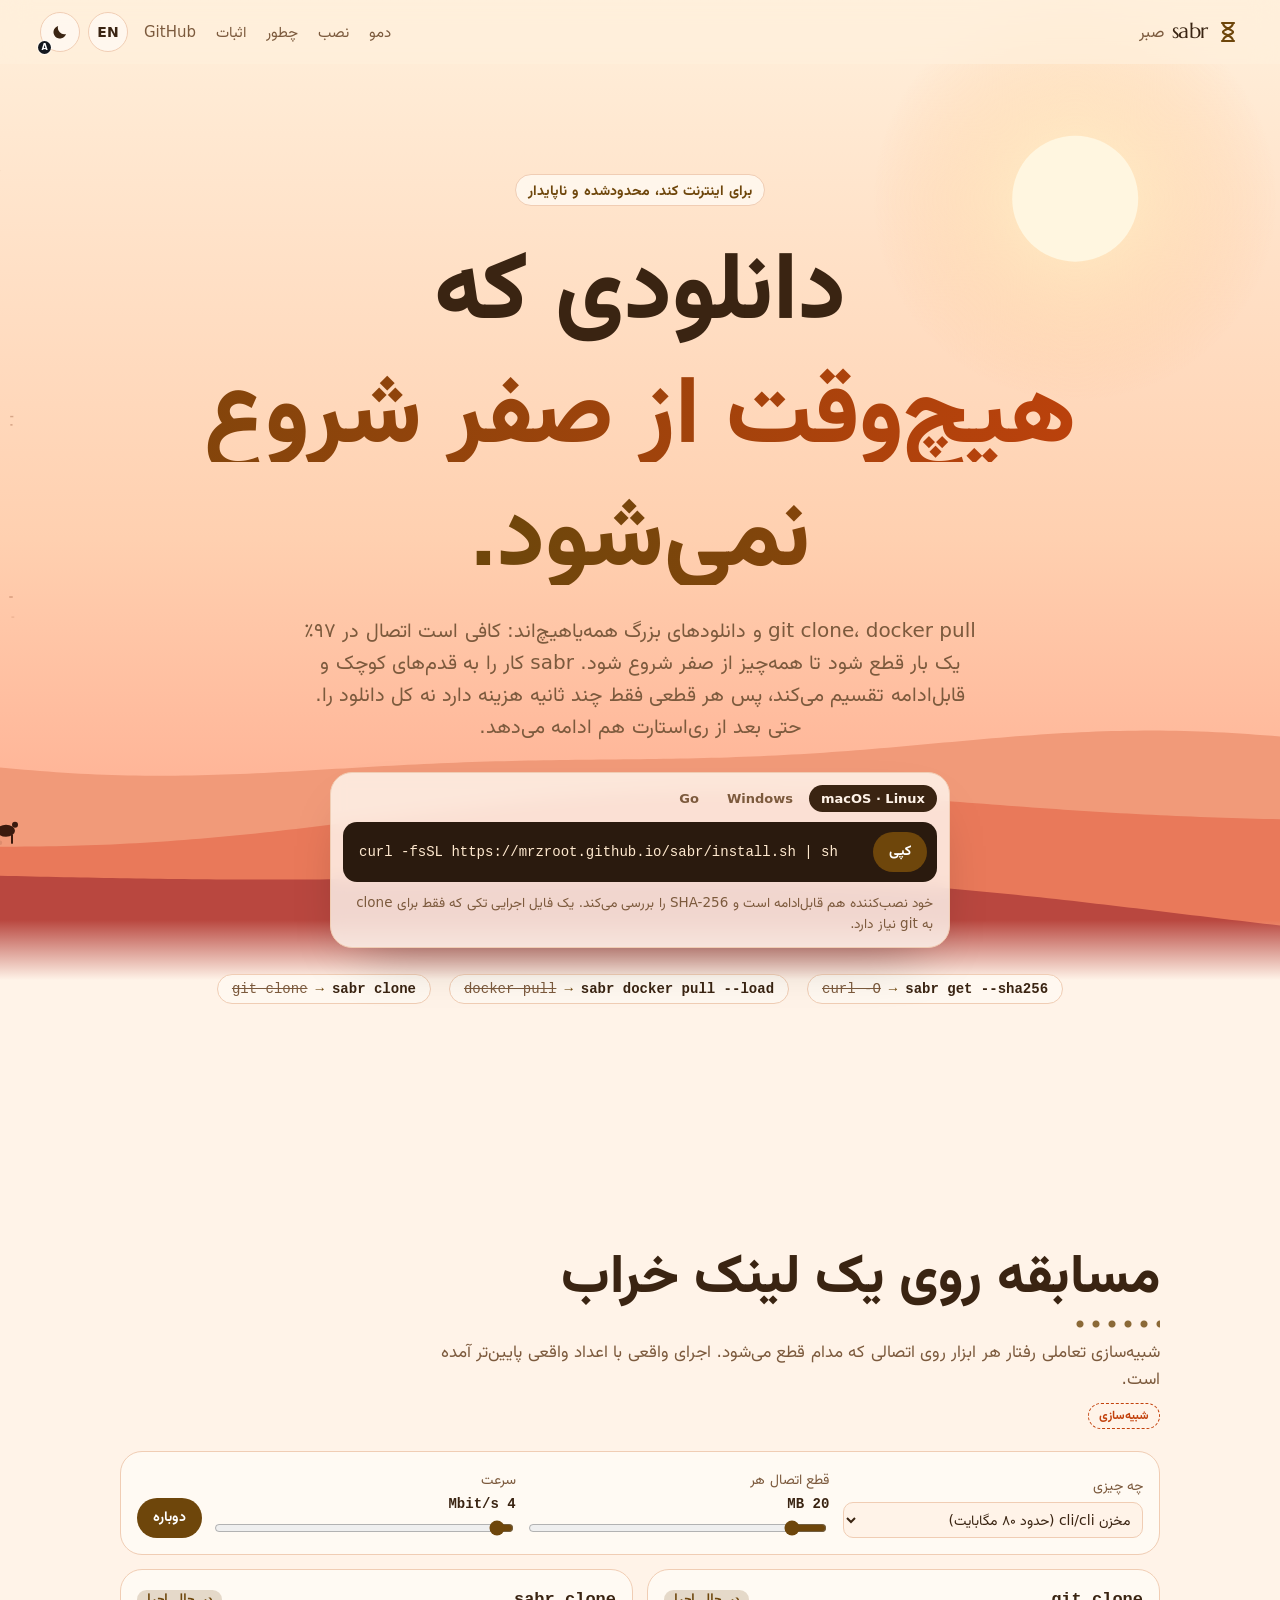
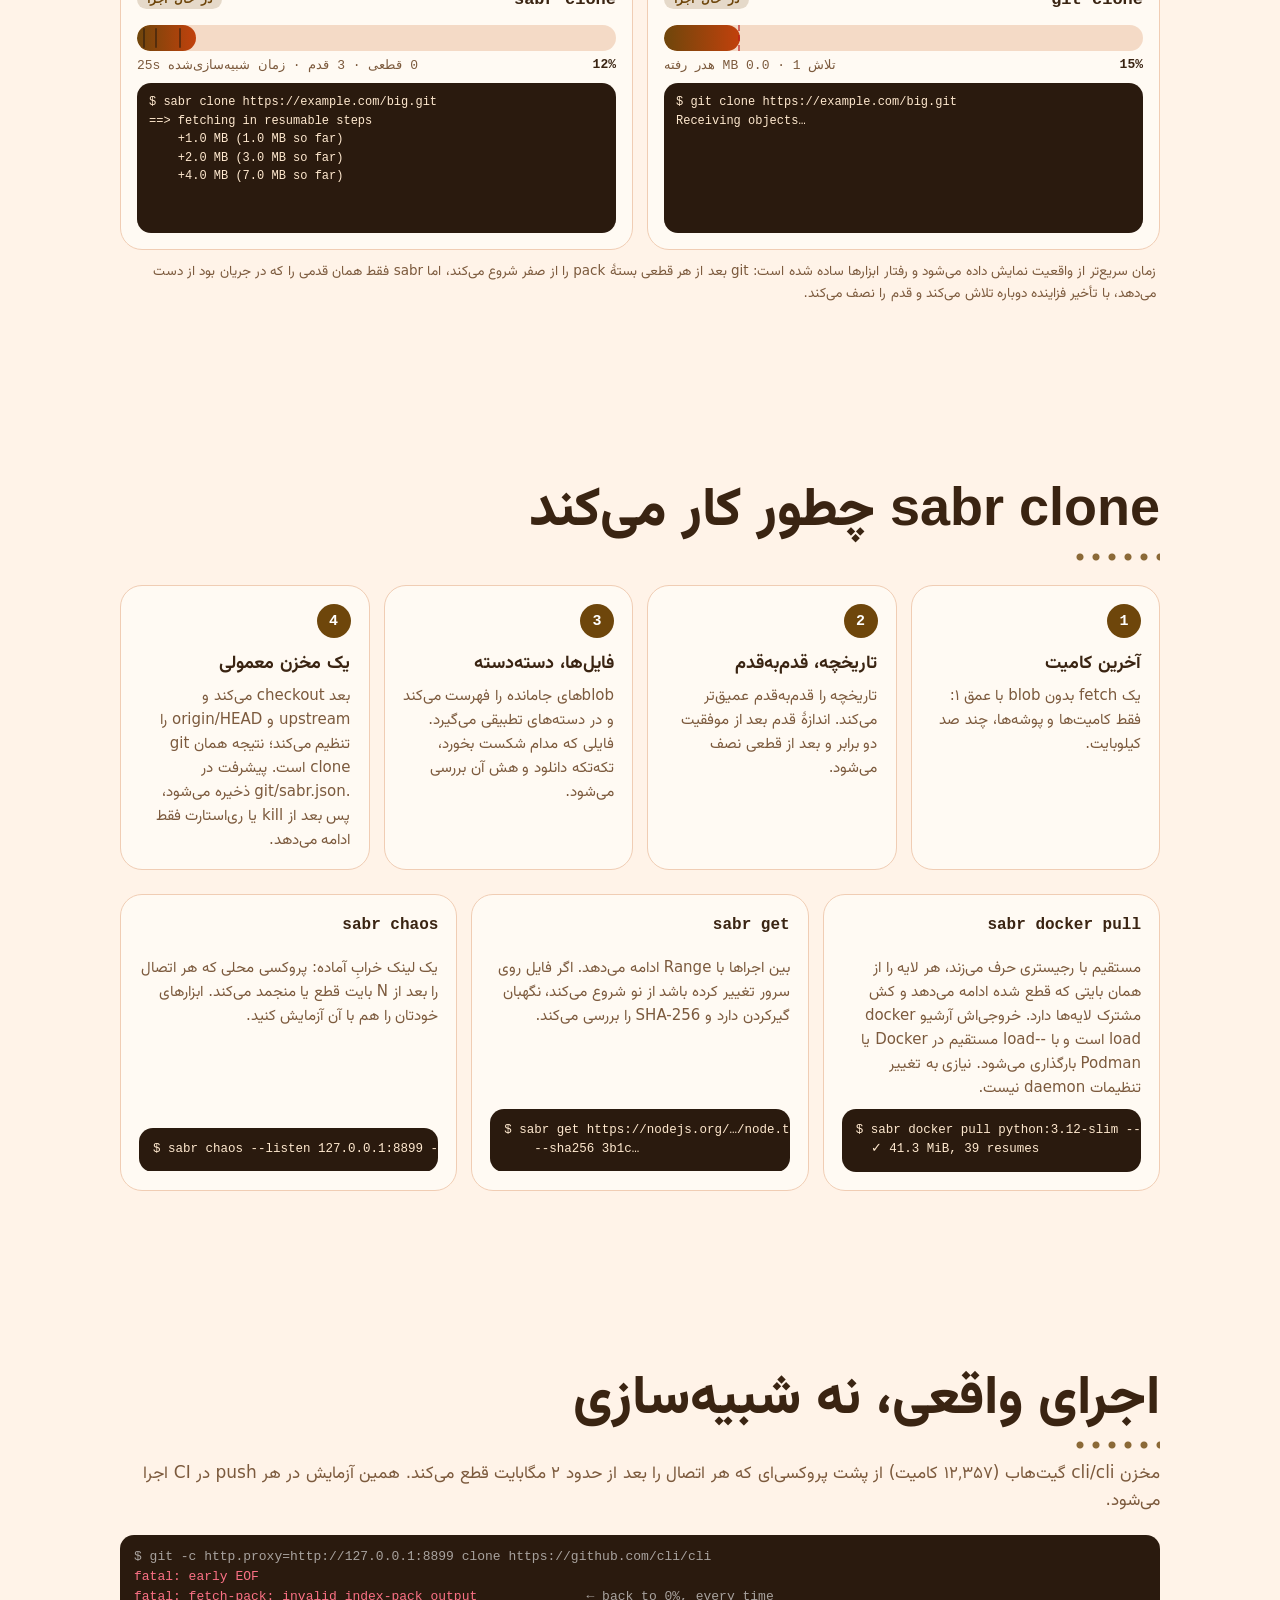
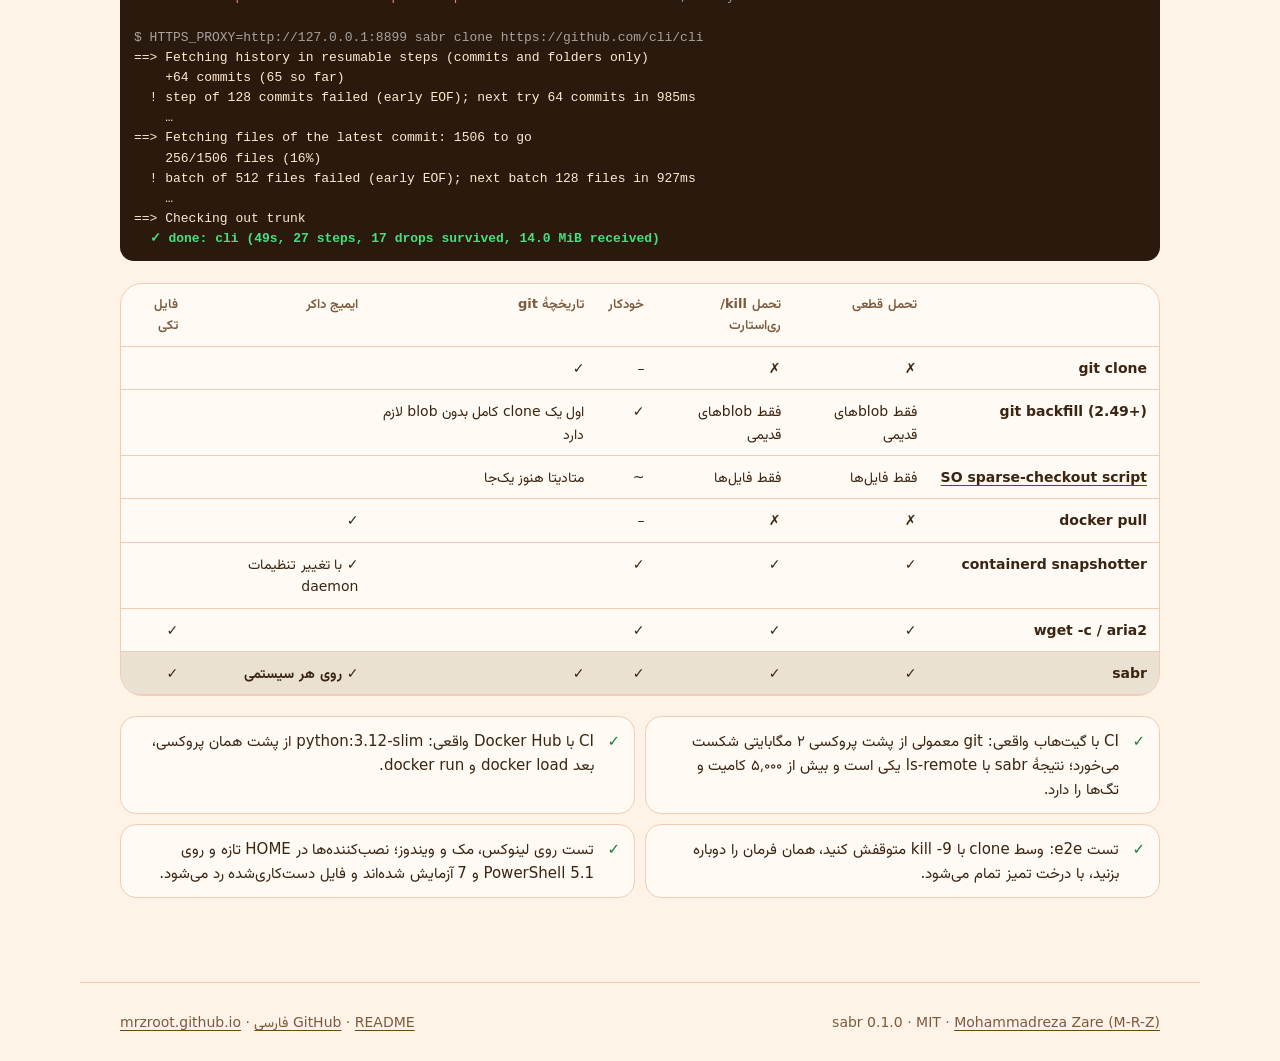
==== commit 56d3bc04: "Open the landing page in Persian by default; English stays one click away" ====
--- a/docs/index.html
+++ b/docs/index.html
@@ -27,7 +27,7 @@
   <a class="brand" href="#"><svg viewBox="0 0 24 24" aria-hidden="true"><path d="M6 3h12M6 21h12M7 3c0 6 10 6 10 9s-10 3-10 9M17 3c0 6-10 6-10 9s10 3 10 9"/></svg><b>sabr</b><span>صبر</span></a>
   <nav class="nav" aria-label="Sections"><a href="#race" data-i18n="nav.demo">Demo</a><a href="#install" data-i18n="nav.install">Install</a><a href="#how" data-i18n="nav.how">How</a><a href="#proof" data-i18n="nav.proof">Proof</a><a href="https://github.com/mrzroot/sabr">GitHub</a></nav>
   <div class="toggles">
-    <button class="tog" id="lang" type="button" aria-label="فا / EN — فارسی / English"><span class="en-only">فا</span><span class="fa-only">EN</span></button>
+    <button class="tog" id="lang" type="button" aria-label="فارسی / English"><span class="en-only">فا</span><span class="fa-only">EN</span></button>
     <button class="tog" id="theme" data-theme-toggle type="button" aria-label="Toggle light and dark"><svg class="sun" viewBox="0 0 24 24" aria-hidden="true"><circle cx="12" cy="12" r="4.5"/><path d="M12 1.5v3M12 19.5v3M1.5 12h3M19.5 12h3M4.6 4.6l2.1 2.1M17.3 17.3l2.1 2.1M4.6 19.4l2.1-2.1M17.3 6.7l2.1-2.1"/></svg><svg class="moon" viewBox="0 0 24 24" aria-hidden="true"><path d="M20 14.5A8.5 8.5 0 0 1 9.5 4a8.5 8.5 0 1 0 10.5 10.5z"/></svg></button>
   </div>
 </header>
@@ -97,18 +97,18 @@
     <li><b>4</b><h3 data-i18n="how.s4t">A normal repo</h3><p data-i18n="how.s4">Then it checks out, sets the upstream and origin/HEAD, and you have the same result as git clone. Progress is saved in .git/sabr.json, so a kill or reboot just resumes.</p></li>
   </ol>
   <div class="cards">
-    <article><h3>sabr docker pull</h3><p data-i18n="how.docker">Talks to the registry directly, resumes each layer from the byte it stopped at, and keeps a shared layer cache. It writes a docker load archive; add --load to load it into Docker or Podman. No daemon changes.</p><pre tabindex="0" dir="ltr"><code>$ sabr docker pull python:3.12-slim --load
+    <article><h3>sabr docker pull</h3><p data-i18n="how.docker">Talks to the registry directly, resumes each layer from the byte it stopped at, and keeps a shared layer cache. It writes a docker load archive; add --load to load it into Docker or Podman. No daemon changes.</p><pre dir="ltr"><code>$ sabr docker pull python:3.12-slim --load
   ✓ 41.3 MiB, 39 resumes</code></pre></article>
-    <article><h3>sabr get</h3><p data-i18n="how.get">Byte-range resume across runs. It restarts if the file changed on the server, has a stall watchdog, and verifies SHA-256.</p><pre tabindex="0" dir="ltr"><code>$ sabr get https://nodejs.org/…/node.tar.xz \
+    <article><h3>sabr get</h3><p data-i18n="how.get">Byte-range resume across runs. It restarts if the file changed on the server, has a stall watchdog, and verifies SHA-256.</p><pre dir="ltr"><code>$ sabr get https://nodejs.org/…/node.tar.xz \
     --sha256 3b1c…</code></pre></article>
-    <article><h3>sabr chaos</h3><p data-i18n="how.chaos">A built-in bad link: a local proxy that cuts or freezes every connection after N bytes. Use it to test your own tools.</p><pre tabindex="0" dir="ltr"><code>$ sabr chaos --listen 127.0.0.1:8899 --cut 2MB</code></pre></article>
+    <article><h3>sabr chaos</h3><p data-i18n="how.chaos">A built-in bad link: a local proxy that cuts or freezes every connection after N bytes. Use it to test your own tools.</p><pre dir="ltr"><code>$ sabr chaos --listen 127.0.0.1:8899 --cut 2MB</code></pre></article>
   </div>
 </section>
 
 <section class="proof" id="proof">
   <h2 data-i18n="proof.title">A real run, not a simulation</h2>
   <p class="sub" data-i18n="proof.sub">GitHub's cli/cli (12,357 commits) through a proxy that cuts every connection after about 2 MB. The same test runs in CI on every push.</p>
-  <pre class="term" dir="ltr" tabindex="0" aria-label="Terminal output"><code><span class="c">$ git -c http.proxy=http://127.0.0.1:8899 clone https://github.com/cli/cli</span>
+  <pre class="term" dir="ltr"><code><span class="c">$ git -c http.proxy=http://127.0.0.1:8899 clone https://github.com/cli/cli</span>
 <span class="err">fatal: early EOF
 fatal: fetch-pack: invalid index-pack output</span>              <span class="c">← back to 0%, every time</span>
 
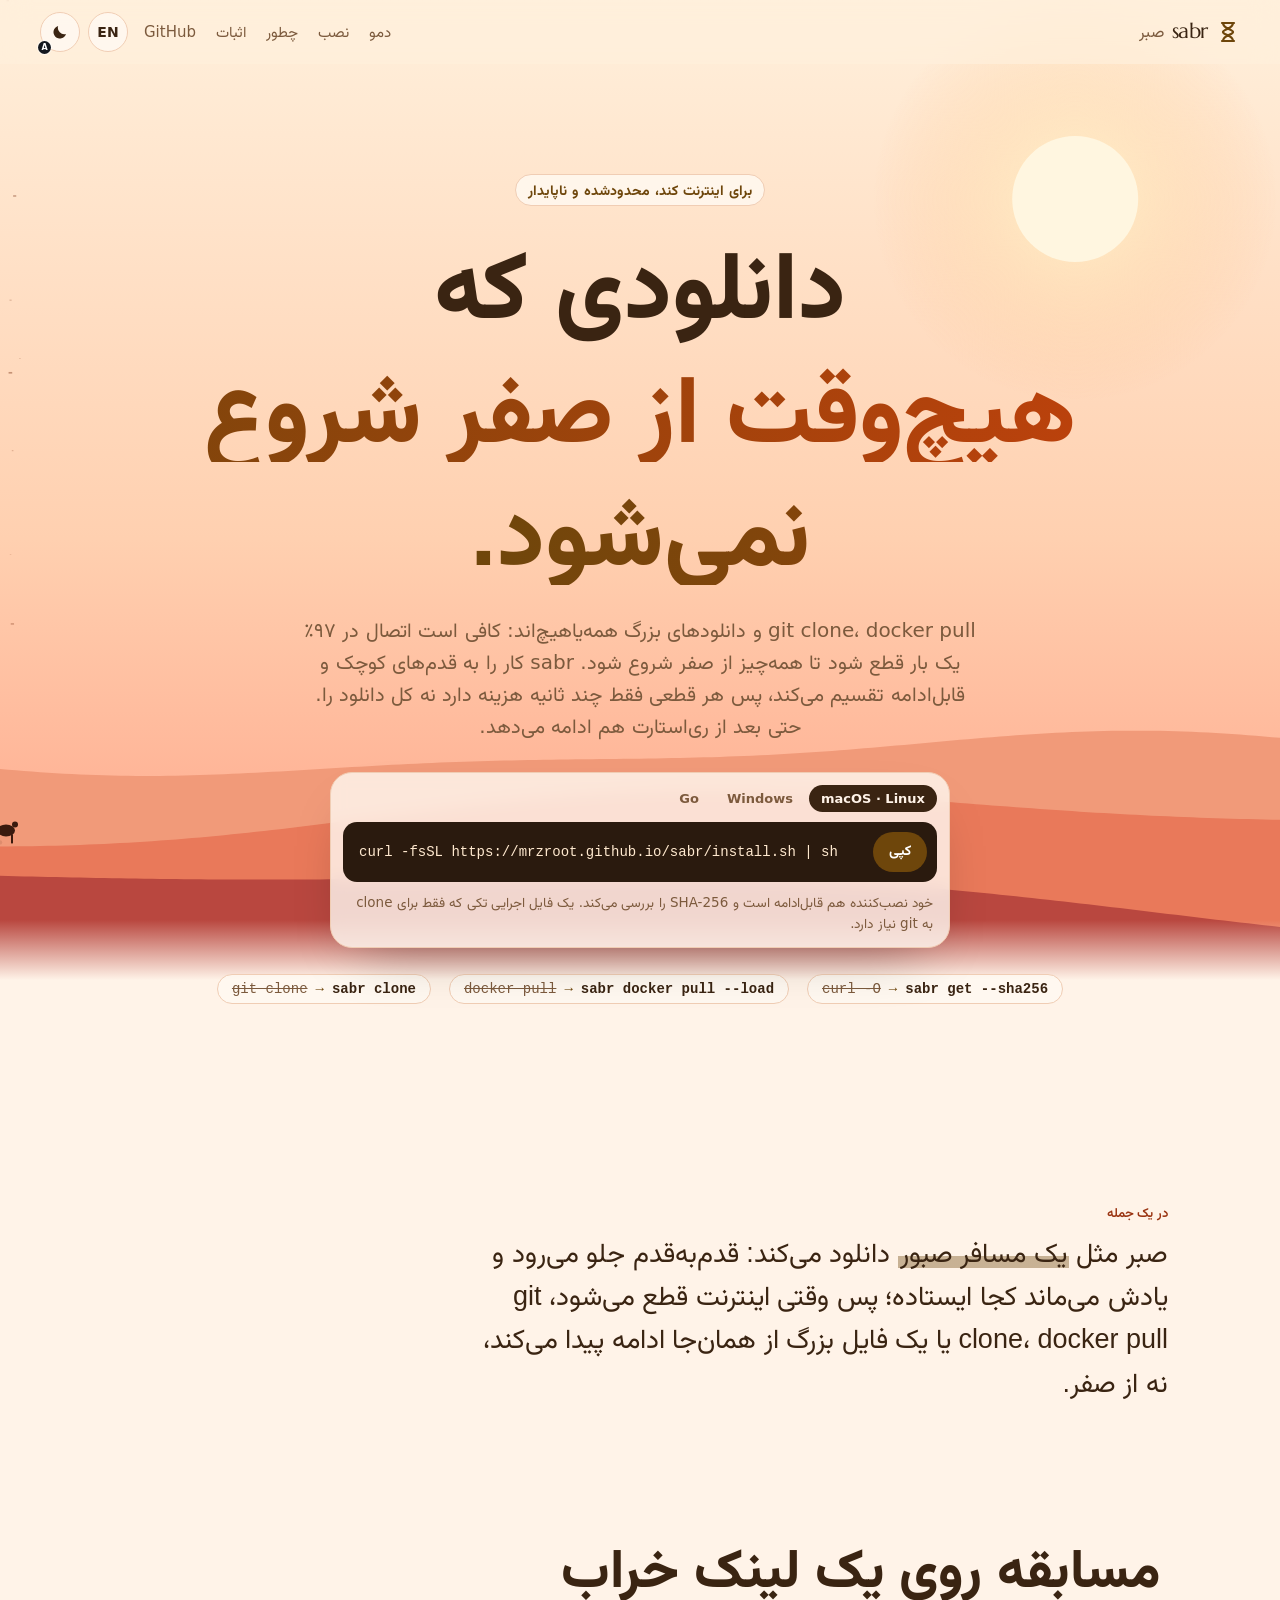
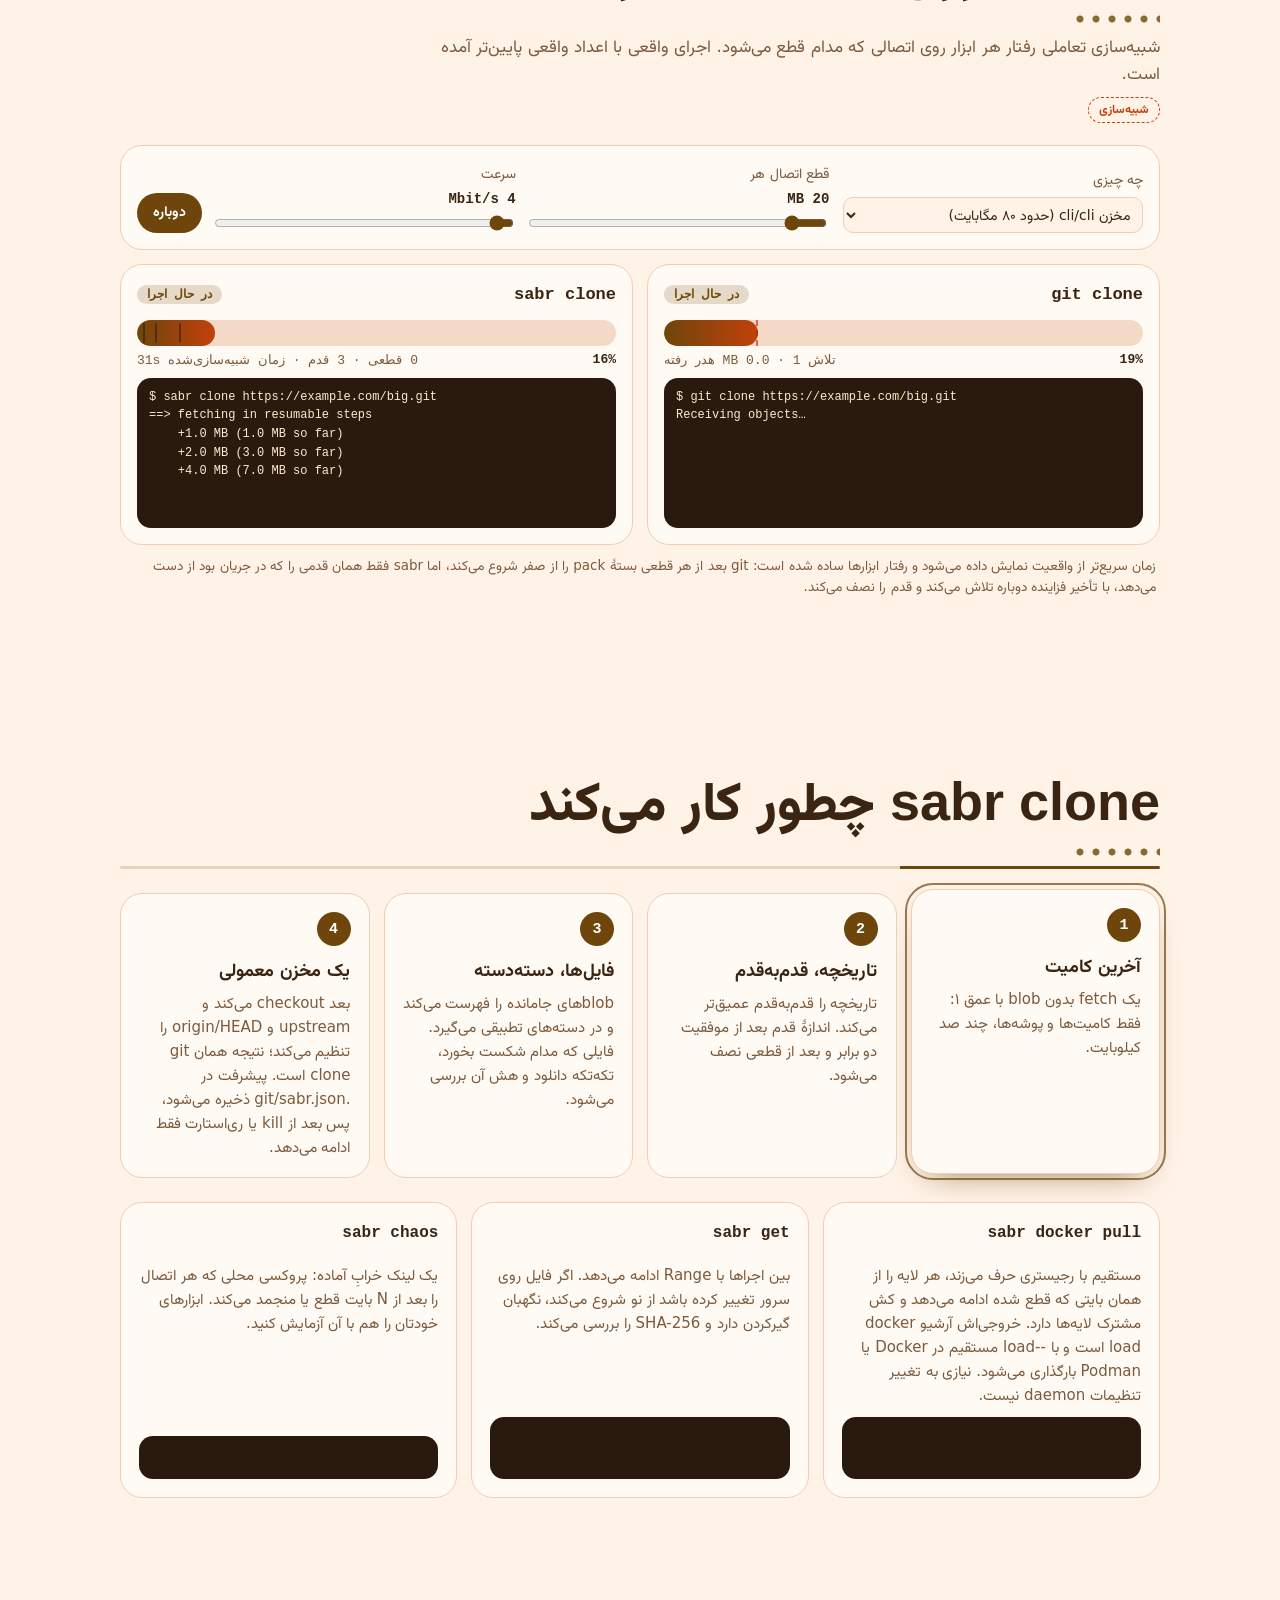
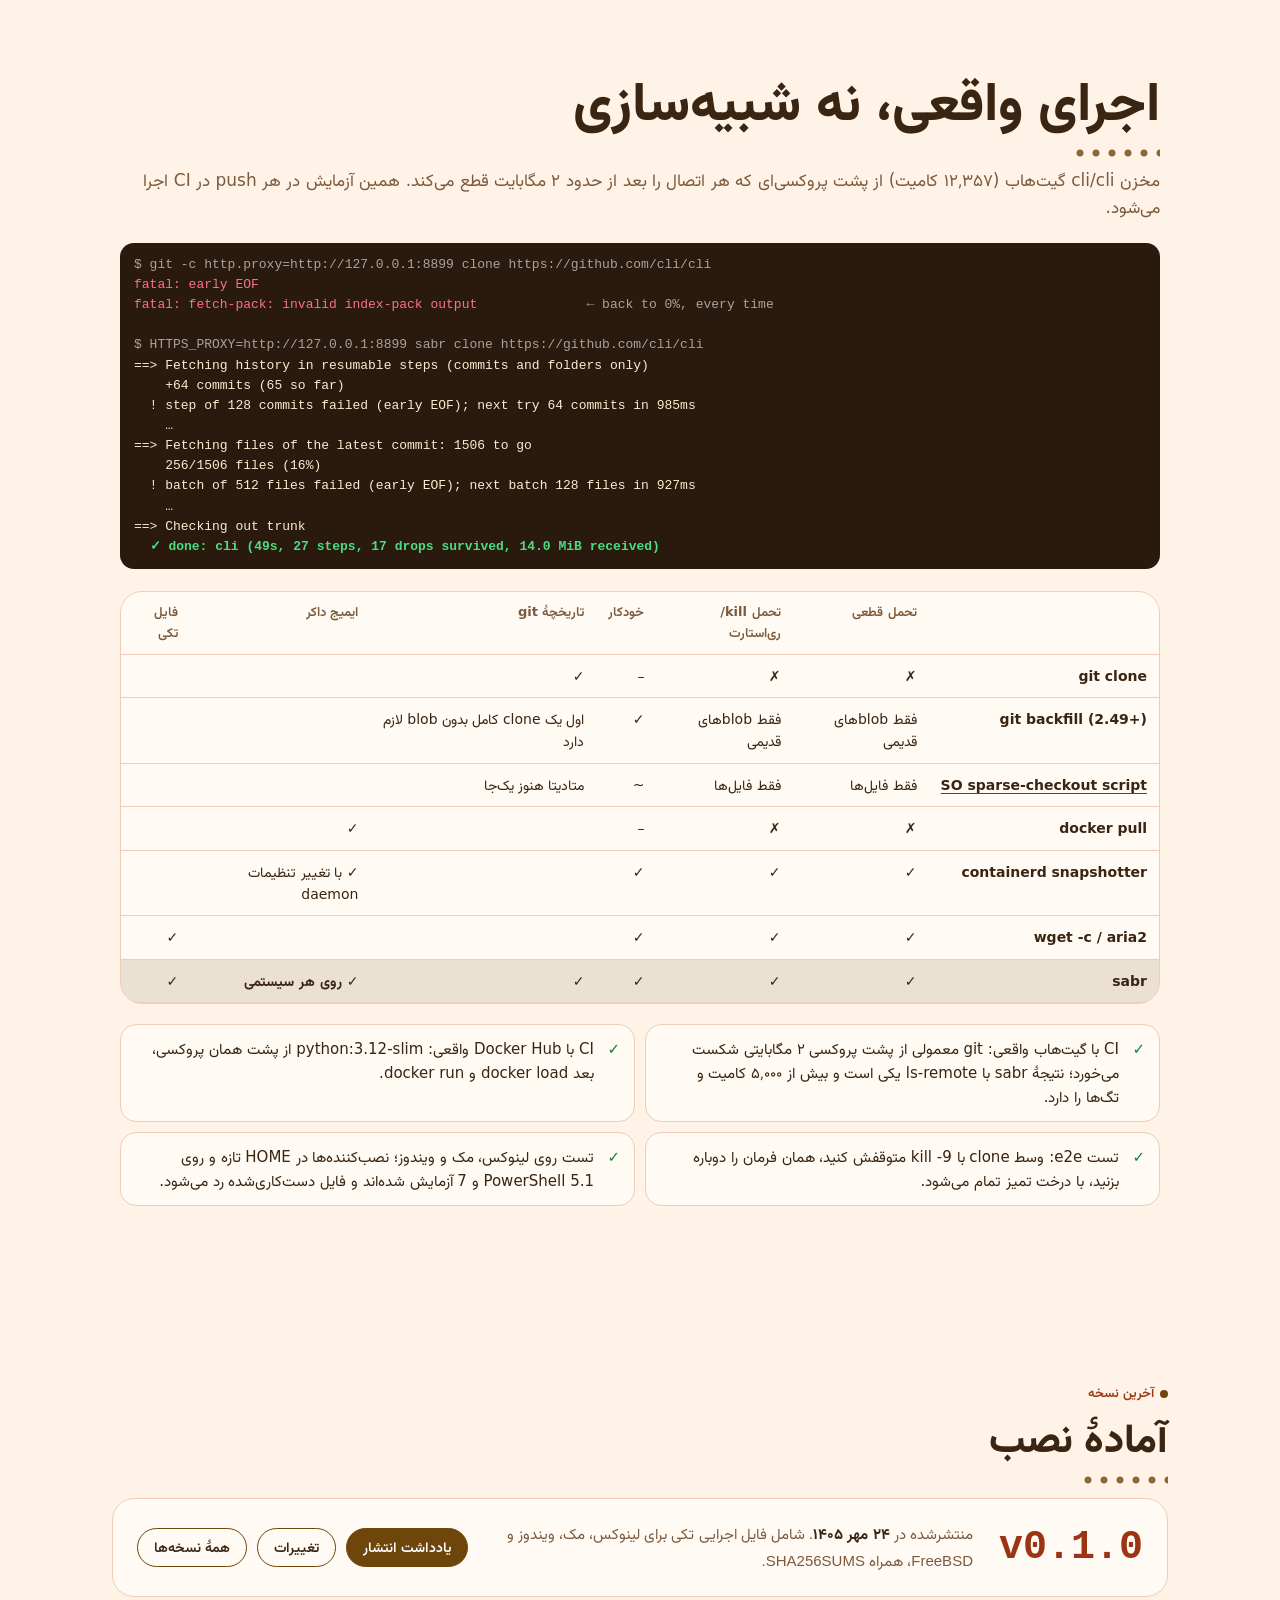
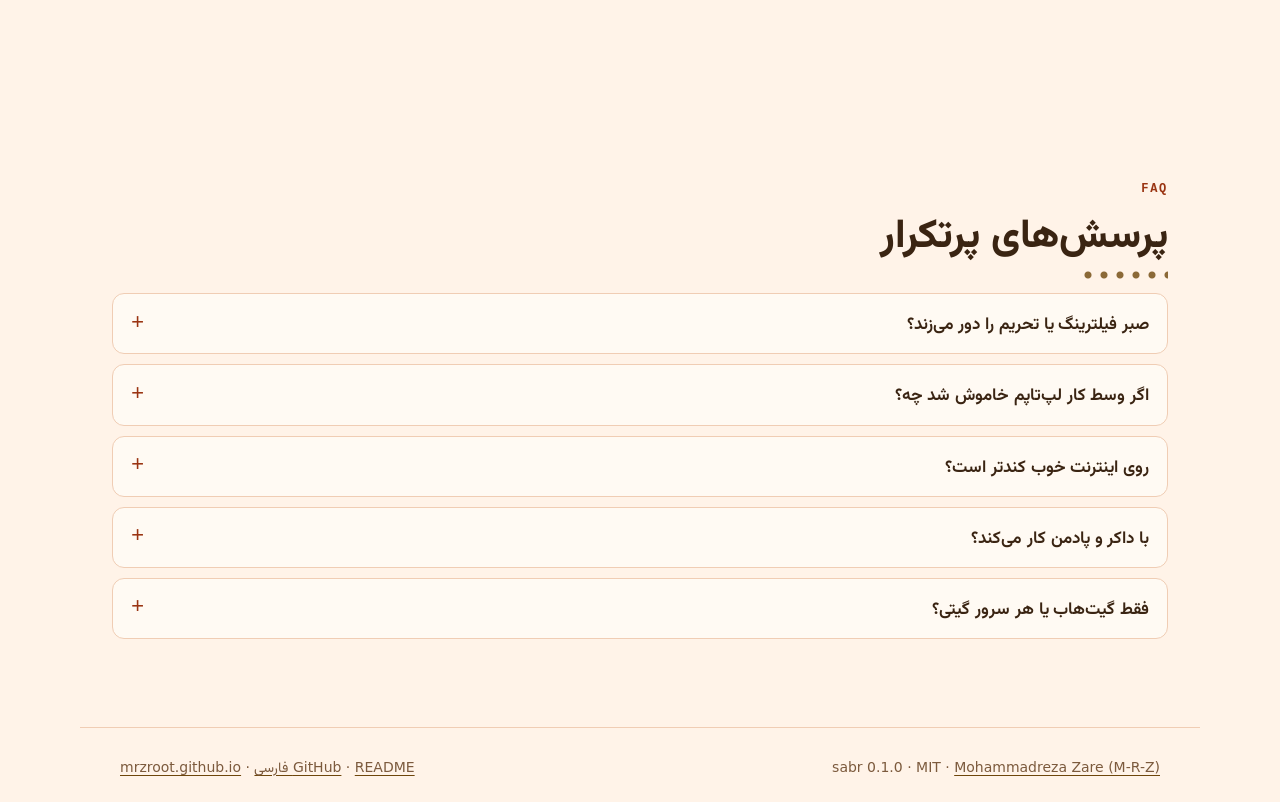
==== commit 9fbf1cb5: "Explain sabr in one plain sentence, animate the how-it-works steps, show the real latest release and" ====
--- a/docs/index.html
+++ b/docs/index.html
@@ -19,6 +19,8 @@
 <link rel="preload" href="fonts/marcellus-400.woff2" as="font" type="font/woff2" crossorigin><link rel="stylesheet" href="identity.css"><style>/*mrz-theme-badge*/[data-theme-toggle]{position:relative}
 html[data-theme-mode=system] [data-theme-toggle]::after{content:"A";position:absolute;inset-inline-end:-3px;bottom:-3px;min-width:13px;height:13px;padding:0 2px;box-sizing:border-box;border-radius:7px;font:700 8px/13px system-ui,sans-serif;letter-spacing:0;text-align:center;background:#14181f;color:#fff;box-shadow:0 0 0 1px rgba(255,255,255,.55);pointer-events:none}
 html[data-theme=dark][data-theme-mode=system] [data-theme-toggle]::after{background:#f3f4f6;color:#14181f;box-shadow:0 0 0 1px rgba(0,0,0,.5)}</style>
+<link rel="stylesheet" href="mx.css">
+<style id="mx-tokens">:root{--mx-acc:var(--accent);--mx-acc-t:#9a3412;--mx-on-acc:#fff;--mx-fg:var(--ink);--mx-mut:var(--muted);--mx-card:var(--card-solid);--mx-line:var(--line);--mx-mono:var(--mono);--mx-r:var(--r)}html[data-theme=dark]{--mx-acc-t:var(--accent)}@media (prefers-color-scheme:dark){html:not([data-theme]){--mx-acc-t:var(--accent)}}.mx-sec>h2{font-family:Marcellus,serif;font-weight:400}</style>
 </head>
 <body>
 <div class="sky" aria-hidden="true"><div class="stars"></div><svg class="dunes" viewBox="0 0 1440 320" preserveAspectRatio="none"><path class="d1" d="M0 220c180-60 360-80 560-40s380 70 560 20 260-60 320-50v170H0z"/><path class="d2" d="M0 260c200-30 420-40 640-10s420 40 580 10 200-20 220-20v80H0z"/></svg></div>
@@ -27,7 +29,7 @@
   <a class="brand" href="#"><svg viewBox="0 0 24 24" aria-hidden="true"><path d="M6 3h12M6 21h12M7 3c0 6 10 6 10 9s-10 3-10 9M17 3c0 6-10 6-10 9s10 3 10 9"/></svg><b>sabr</b><span>صبر</span></a>
   <nav class="nav" aria-label="Sections"><a href="#race" data-i18n="nav.demo">Demo</a><a href="#install" data-i18n="nav.install">Install</a><a href="#how" data-i18n="nav.how">How</a><a href="#proof" data-i18n="nav.proof">Proof</a><a href="https://github.com/mrzroot/sabr">GitHub</a></nav>
   <div class="toggles">
-    <button class="tog" id="lang" type="button" aria-label="فارسی / English"><span class="en-only">فا</span><span class="fa-only">EN</span></button>
+    <button class="tog" id="lang" type="button" aria-label="فا / EN — فارسی / English"><span class="en-only">فا</span><span class="fa-only">EN</span></button>
     <button class="tog" id="theme" data-theme-toggle type="button" aria-label="Toggle light and dark"><svg class="sun" viewBox="0 0 24 24" aria-hidden="true"><circle cx="12" cy="12" r="4.5"/><path d="M12 1.5v3M12 19.5v3M1.5 12h3M19.5 12h3M4.6 4.6l2.1 2.1M17.3 17.3l2.1 2.1M4.6 19.4l2.1-2.1M17.3 6.7l2.1-2.1"/></svg><svg class="moon" viewBox="0 0 24 24" aria-hidden="true"><path d="M20 14.5A8.5 8.5 0 0 1 9.5 4a8.5 8.5 0 1 0 10.5 10.5z"/></svg></button>
   </div>
 </header>
@@ -53,6 +55,9 @@
   </div>
 </section>
 
+
+<!-- mx: one-sentence "what is it" -->
+<section class="mx mx-sec mx-one" aria-label="What it is"><span class="mx-kick"><span lang="en">In one sentence</span><span lang="fa">در یک جمله</span></span><p lang="en">sabr downloads like <mark>a patient traveller</mark>: it moves in small steps and remembers where it stopped, so when the connection drops, git clone, docker pull or a big file carries on instead of starting from zero.</p><p lang="fa" dir="rtl">صبر مثل <mark>یک مسافر صبور</mark> دانلود می‌کند: قدم‌به‌قدم جلو می‌رود و یادش می‌ماند کجا ایستاده؛ پس وقتی اینترنت قطع می‌شود، git clone، docker pull یا یک فایل بزرگ از همان‌جا ادامه پیدا می‌کند، نه از صفر.</p></section>
 <section class="race" id="race">
   <div class="head">
     <h2 data-i18n="race.title">Race them on a bad link</h2>
@@ -90,25 +95,25 @@
 
 <section class="how" id="how">
   <h2 data-i18n="how.title">How sabr clone works</h2>
-  <ol class="steps">
+  <ol class="mx-steps steps">
     <li><b>1</b><h3 data-i18n="how.s1t">Latest commit</h3><p data-i18n="how.s1">A blobless, depth-1 fetch: just commits and folders, a few hundred KB.</p></li>
     <li><b>2</b><h3 data-i18n="how.s2t">History, in steps</h3><p data-i18n="how.s2">It deepens history step by step. The step size doubles after a success and halves after a drop.</p></li>
     <li><b>3</b><h3 data-i18n="how.s3t">Files, in batches</h3><p data-i18n="how.s3">It lists the missing blobs and fetches them in adaptive batches. Any file that keeps failing is downloaded by byte range and hash-checked.</p></li>
     <li><b>4</b><h3 data-i18n="how.s4t">A normal repo</h3><p data-i18n="how.s4">Then it checks out, sets the upstream and origin/HEAD, and you have the same result as git clone. Progress is saved in .git/sabr.json, so a kill or reboot just resumes.</p></li>
   </ol>
   <div class="cards">
-    <article><h3>sabr docker pull</h3><p data-i18n="how.docker">Talks to the registry directly, resumes each layer from the byte it stopped at, and keeps a shared layer cache. It writes a docker load archive; add --load to load it into Docker or Podman. No daemon changes.</p><pre dir="ltr"><code>$ sabr docker pull python:3.12-slim --load
+    <article><h3>sabr docker pull</h3><p data-i18n="how.docker">Talks to the registry directly, resumes each layer from the byte it stopped at, and keeps a shared layer cache. It writes a docker load archive; add --load to load it into Docker or Podman. No daemon changes.</p><pre tabindex="0" dir="ltr"><code>$ sabr docker pull python:3.12-slim --load
   ✓ 41.3 MiB, 39 resumes</code></pre></article>
-    <article><h3>sabr get</h3><p data-i18n="how.get">Byte-range resume across runs. It restarts if the file changed on the server, has a stall watchdog, and verifies SHA-256.</p><pre dir="ltr"><code>$ sabr get https://nodejs.org/…/node.tar.xz \
+    <article><h3>sabr get</h3><p data-i18n="how.get">Byte-range resume across runs. It restarts if the file changed on the server, has a stall watchdog, and verifies SHA-256.</p><pre tabindex="0" dir="ltr"><code>$ sabr get https://nodejs.org/…/node.tar.xz \
     --sha256 3b1c…</code></pre></article>
-    <article><h3>sabr chaos</h3><p data-i18n="how.chaos">A built-in bad link: a local proxy that cuts or freezes every connection after N bytes. Use it to test your own tools.</p><pre dir="ltr"><code>$ sabr chaos --listen 127.0.0.1:8899 --cut 2MB</code></pre></article>
+    <article><h3>sabr chaos</h3><p data-i18n="how.chaos">A built-in bad link: a local proxy that cuts or freezes every connection after N bytes. Use it to test your own tools.</p><pre tabindex="0" dir="ltr"><code>$ sabr chaos --listen 127.0.0.1:8899 --cut 2MB</code></pre></article>
   </div>
 </section>
 
 <section class="proof" id="proof">
   <h2 data-i18n="proof.title">A real run, not a simulation</h2>
   <p class="sub" data-i18n="proof.sub">GitHub's cli/cli (12,357 commits) through a proxy that cuts every connection after about 2 MB. The same test runs in CI on every push.</p>
-  <pre class="term" dir="ltr"><code><span class="c">$ git -c http.proxy=http://127.0.0.1:8899 clone https://github.com/cli/cli</span>
+  <pre class="term" dir="ltr" tabindex="0" aria-label="Terminal output"><code><span class="c">$ git -c http.proxy=http://127.0.0.1:8899 clone https://github.com/cli/cli</span>
 <span class="err">fatal: early EOF
 fatal: fetch-pack: invalid index-pack output</span>              <span class="c">← back to 0%, every time</span>
 
@@ -142,6 +147,12 @@
     <li data-i18n="v.4">Tests on Linux, macOS and Windows; installers tested in a fresh HOME and on PowerShell 5.1 and 7; a tampered binary is refused.</li>
   </ul>
 </section>
+
+<!-- mx: latest release (real tag; refreshed from the GitHub API when online) -->
+<section class="mx mx-sec" id="release" aria-labelledby="mx-rel-h"><span class="mx-kick"><span class="mx-live" aria-hidden="true"></span><span lang="en">Latest release</span><span lang="fa">آخرین نسخه</span></span><h2 id="mx-rel-h"><span lang="en">Ready to install</span><span lang="fa">آمادهٔ نصب</span></h2><div class="mx-rel" data-repo="sabr" data-mx><div class="mx-ver" data-mx-ver>v0.1.0</div><div class="mx-meta"><span lang="en">Published <b data-mx-date data-iso="2026-10-16T18:22:00Z" lang="en">2026-10-16</b>. Includes single binaries for Linux, macOS, Windows and FreeBSD, with SHA256SUMS.</span><span lang="fa">منتشرشده در <b data-mx-date data-iso="2026-10-16T18:22:00Z" lang="fa">2026-10-16</b>. شامل فایل اجرایی تکی برای لینوکس، مک، ویندوز و FreeBSD، همراه SHA256SUMS.</span></div><div class="mx-btns"><a class="mx-btn p" data-mx-link href="https://github.com/mrzroot/sabr/releases/tag/v0.1.0"><span lang="en">Release notes</span><span lang="fa">یادداشت انتشار</span></a><a class="mx-btn" href="https://github.com/mrzroot/sabr/blob/main/CHANGELOG.md"><span lang="en">Changelog</span><span lang="fa">تغییرات</span></a><a class="mx-btn" href="https://github.com/mrzroot/sabr/releases"><span lang="en">All releases</span><span lang="fa">همهٔ نسخه‌ها</span></a></div></div></section>
+
+<!-- mx: FAQ (answers from the README) -->
+<section class="mx mx-sec" id="faq" aria-labelledby="mx-faq-h"><span class="mx-kick">FAQ</span><h2 id="mx-faq-h"><span lang="en">Questions people ask</span><span lang="fa">پرسش‌های پرتکرار</span></h2><div class="mx-faq" data-mx><details><summary><span lang="en">Does sabr bypass filtering or sanctions?</span><span lang="fa">صبر فیلترینگ یا تحریم را دور می‌زند؟</span></summary><div class="mx-ans"><span lang="en">No. It makes the connection you already have go further: it downloads in small pieces and keeps every piece that arrived.</span><span lang="fa">نه. همان اینترنتی را که دارید بیشتر به کار می‌گیرد: تکه‌تکه دانلود می‌کند و هر تکه‌ای را که رسید نگه می‌دارد.</span></div></details><details><summary><span lang="en">What if my laptop restarts halfway?</span><span lang="fa">اگر وسط کار لپ‌تاپم خاموش شد چه؟</span></summary><div class="mx-ans"><span lang="en">Run the same command again. sabr continues from the last piece it saved instead of starting over.</span><span lang="fa">همان دستور را دوباره اجرا کنید. صبر از آخرین تکه‌ای که ذخیره کرده ادامه می‌دهد و از اول شروع نمی‌کند.</span></div></details><details><summary><span lang="en">Is it slower on a good connection?</span><span lang="fa">روی اینترنت خوب کندتر است؟</span></summary><div class="mx-ans"><span lang="en">A little. It makes many small requests instead of one big one. On a bad connection that is the difference between finishing and not.</span><span lang="fa">کمی. به جای یک درخواست بزرگ، چندین درخواست کوچک می‌فرستد. روی اینترنت بد، همین فرقِ تمام شدن و نشدن است.</span></div></details><details><summary><span lang="en">Does it work with Docker and Podman?</span><span lang="fa">با داکر و پادمن کار می‌کند؟</span></summary><div class="mx-ans"><span lang="en">Yes. <code>sabr docker pull IMAGE --load</code> sends the image straight into Docker or Podman. It works with Docker Hub and other registries.</span><span lang="fa">بله. <code>sabr docker pull IMAGE --load</code> ایمیج را مستقیم به داکر یا پادمن می‌دهد. با Docker Hub و رجیستری‌های دیگر کار می‌کند.</span></div></details><details><summary><span lang="en">Only GitHub, or any git host?</span><span lang="fa">فقط گیت‌هاب یا هر سرور گیتی؟</span></summary><div class="mx-ans"><span lang="en">Any git host. One limit: a single huge file inside a repository arrives over git in one piece. For github.com sabr fetches such a file in byte ranges; other hosts need the connection to last for that one file.</span><span lang="fa">هر سرور گیتی. یک محدودیت: یک فایل خیلی بزرگ داخل مخزن، از راه گیت یک‌تکه می‌رسد. برای github.com صبر چنین فایلی را بازه‌به‌بازه می‌گیرد؛ در سرورهای دیگر اتصال باید برای همان یک فایل دوام بیاورد.</span></div></details></div></section>
 </main>
 <footer class="foot">
   <span>sabr 0.1.0 · MIT · <a href="https://github.com/mrzroot">Mohammadreza Zare (M-R-Z)</a></span>
@@ -178,5 +189,6 @@
 window.addEventListener('pageshow',function(e){if(e.persisted)apply(get(),false)});
 if(window.MutationObserver)new MutationObserver(sync).observe(d,{attributes:true,attributeFilter:['data-lang','lang']});
 /* normalise whatever the boot script set */apply(get(),false)})();</script>
+<script src="mx.js" defer></script>
 </body>
 </html>
--- a/docs/mx.css
+++ b/docs/mx.css
@@ -0,0 +1,73 @@
+/* mx kit: shared landing-page parts (one-sentence intro, animated steps, release card, FAQ, copy buttons).
+   Colours come from the page through --mx-* tokens, so each page keeps its own identity. */
+.mx{--a:var(--mx-acc,#c2410c);--at:var(--mx-acc-t,var(--a));--fg:var(--mx-fg,currentColor);--mut:var(--mx-mut,color-mix(in srgb,currentColor 65%,transparent));--card:var(--mx-card,color-mix(in srgb,currentColor 5%,transparent));--ln:var(--mx-line,color-mix(in srgb,currentColor 18%,transparent));--r:var(--mx-r,16px);--mono:var(--mx-mono,ui-monospace,SFMono-Regular,Menlo,Consolas,monospace);color:var(--fg);position:relative}
+html:not([lang|=fa]) .mx [lang=fa],html[lang|=fa] .mx [lang=en]{display:none!important}
+.mx [lang=fa]{font-family:var(--mx-fa,Vazirmatn,Tahoma,sans-serif);letter-spacing:0}
+.mx-sec{max-width:var(--mx-max,1120px);margin-inline:auto;padding:clamp(44px,7vw,88px) clamp(18px,4vw,32px);box-sizing:border-box}
+.mx-sec>h2{margin:0 0 .35em;font-size:clamp(26px,3.6vw,40px);line-height:1.15}
+.mx-sub{margin:0 0 26px;color:var(--mut);max-width:62ch;line-height:1.7}
+.mx-kick{display:inline-block;font:600 12px/1 var(--mono);letter-spacing:.14em;text-transform:uppercase;color:var(--at);margin-bottom:12px}
+.mx [lang=fa].mx-kick,.mx-kick [lang=fa]{letter-spacing:0;font-size:13px}
+/* one sentence */
+.mx-one{padding-block:clamp(26px,4vw,44px)}
+.mx-one p{margin:0;font-size:clamp(19px,2.4vw,27px);line-height:1.6;max-width:46ch}
+.mx-one mark{color:inherit;background:linear-gradient(transparent 60%,color-mix(in srgb,var(--a) 38%,transparent) 0) no-repeat 0 0/0% 100%;transition:background-size 1.1s cubic-bezier(.2,.8,.2,1) .25s;padding-inline:.08em}
+html[dir=rtl] .mx-one mark{background-position:100% 0}
+.mx-in mark,html:not(.mx-js) .mx-one mark{background-size:100% 100%}
+/* reveal */
+html.mx-js [data-mx]{opacity:0;transform:translateY(18px);transition:opacity .7s ease,transform .7s cubic-bezier(.2,.8,.2,1)}
+html.mx-js [data-mx].mx-in{opacity:1;transform:none}
+/* animated steps: works on any existing list/grid of steps */
+.mx-steps{position:relative}
+html.mx-js .mx-steps>*{opacity:0;transform:translateY(22px) scale(.98);transition:opacity .6s ease calc(var(--i,0)*120ms),transform .6s cubic-bezier(.2,.8,.2,1) calc(var(--i,0)*120ms),box-shadow .4s ease,outline-color .4s ease}
+html.mx-js .mx-steps.mx-in>*{opacity:1;transform:none}
+.mx-steps>*{outline:2px solid transparent;outline-offset:4px;border-radius:var(--mx-step-r,inherit)}
+html.mx-js .mx-steps.mx-in>.mx-on{outline-color:color-mix(in srgb,var(--mx-acc,#c2410c) 70%,transparent);transform:translateY(-4px);box-shadow:0 14px 34px -18px color-mix(in srgb,var(--mx-acc,#c2410c) 80%,transparent)}
+.mx-prog{height:3px;border-radius:3px;background:color-mix(in srgb,var(--mx-acc,#c2410c) 18%,transparent);margin:0 0 18px;overflow:hidden}
+.mx-prog i{display:block;height:100%;width:0;background:var(--mx-acc,#c2410c);transition:width .6s cubic-bezier(.2,.8,.2,1)}
+/* own steps (for pages that had none) */
+.mx-flow{list-style:none;margin:0;padding:0;display:grid;grid-template-columns:repeat(auto-fit,minmax(210px,1fr));gap:16px;counter-reset:s}
+.mx-flow li{counter-increment:s;background:var(--card);border:1px solid var(--ln);border-radius:var(--r);padding:20px 20px 18px;position:relative}
+.mx-flow li::before{content:counter(s,var(--mx-counter,decimal));display:grid;place-items:center;width:34px;height:34px;border-radius:50%;background:var(--a);color:var(--mx-on-acc,#fff);font:700 15px/1 var(--mono);margin-bottom:12px}
+.mx-flow h3{margin:0 0 6px;font-size:18px}.mx-flow p{margin:0;color:var(--mut);line-height:1.65;font-size:15px}
+/* release card */
+.mx-rel{display:grid;grid-template-columns:auto 1fr auto;gap:18px 26px;align-items:center;background:var(--card);border:1px solid var(--ln);border-radius:var(--r);padding:22px 24px;overflow:hidden;position:relative}
+.mx-rel::after{content:"";position:absolute;inset:0;background:linear-gradient(100deg,transparent 40%,color-mix(in srgb,var(--a) 14%,transparent) 50%,transparent 60%);transform:translateX(-100%);animation:mx-shine 5.5s ease-in-out 1.2s infinite;pointer-events:none}
+@keyframes mx-shine{0%,60%{transform:translateX(-100%)}100%{transform:translateX(100%)}}
+.mx-ver{font:700 clamp(28px,4vw,40px)/1 var(--mono);color:var(--at);direction:ltr;unicode-bidi:isolate}
+.mx-meta a{color:var(--at)}.mx-meta{color:var(--mut);line-height:1.7;font-size:15px}.mx-meta b{color:var(--fg)}
+.mx-btns{display:flex;flex-wrap:wrap;gap:10px}
+.mx-btn{display:inline-flex;align-items:center;gap:6px;padding:10px 16px;border-radius:999px;border:1.5px solid var(--a);color:var(--fg);text-decoration:none;font-weight:600;font-size:14px;line-height:1.2;transition:background-color .2s,color .2s,transform .2s}
+.mx-btn.p{background:var(--a);color:var(--mx-on-acc,#fff)}
+.mx-btn:hover{transform:translateY(-2px)}.mx-btn:focus-visible{outline:2px solid var(--a);outline-offset:3px}
+.mx-live{display:inline-block;width:8px;height:8px;border-radius:50%;background:var(--a);margin-inline-end:6px;vertical-align:middle;animation:mx-pulse 2s ease-out infinite}
+@keyframes mx-pulse{0%{box-shadow:0 0 0 0 color-mix(in srgb,var(--a) 60%,transparent)}100%{box-shadow:0 0 0 10px transparent}}
+@media (max-width:720px){.mx-rel{grid-template-columns:1fr}}
+/* install with copy */
+.mx-cmd{display:flex;align-items:stretch;border:1px solid var(--ln);border-radius:12px;overflow:hidden;background:var(--mx-code-bg,color-mix(in srgb,currentColor 7%,transparent));direction:ltr;margin:0 0 12px}
+.mx-cmd code{flex:1;min-width:0;padding:12px 14px;font:14px/1.5 var(--mono);white-space:pre;overflow-x:auto;color:var(--mx-code-fg,inherit)}
+.mx-copy{all:unset;cursor:pointer;padding:0 16px;font:600 13px/1 var(--mono);background:color-mix(in srgb,var(--a) 16%,transparent);color:var(--fg);display:grid;place-items:center;min-width:64px;transition:background-color .2s}
+.mx-copy:hover{background:color-mix(in srgb,var(--a) 30%,transparent)}.mx-copy:focus-visible{outline:2px solid var(--a);outline-offset:-3px}
+.mx-copy.ok{background:var(--a);color:var(--mx-on-acc,#fff)}
+/* simulation label */
+.mx-sim{display:inline-flex;align-items:center;gap:7px;padding:5px 12px;border-radius:999px;border:1px dashed var(--mx-acc,#c2410c);font-size:13px;line-height:1.3;color:inherit;background:color-mix(in srgb,var(--mx-acc,#c2410c) 9%,transparent);margin:6px 0 14px}
+.mx-sim::before{content:"";width:7px;height:7px;border-radius:50%;background:var(--mx-acc,#c2410c);animation:mx-pulse 2s ease-out infinite;flex:none}
+html:not([lang|=fa]) .mx-sim [lang=fa],html[lang|=fa] .mx-sim [lang=en]{display:none!important}
+/* FAQ */
+.mx-faq{display:grid;gap:10px}
+.mx-faq details{background:var(--card);border:1px solid var(--ln);border-radius:12px;padding:0 18px;transition:border-color .25s}
+.mx-faq details[open]{border-color:color-mix(in srgb,var(--a) 55%,transparent)}
+.mx-faq summary{cursor:pointer;list-style:none;padding:16px 0;font-weight:650;display:flex;gap:12px;align-items:center;justify-content:space-between}
+.mx-faq summary::-webkit-details-marker{display:none}
+.mx-faq summary::after{content:"+";font:400 22px/1 var(--mono);color:var(--at);transition:transform .3s;flex:none}
+.mx-faq details[open] summary::after{transform:rotate(45deg)}
+.mx-faq summary:focus-visible{outline:2px solid var(--a);outline-offset:4px;border-radius:6px}
+.mx-faq .mx-ans{padding:0 0 16px;color:var(--mut);line-height:1.75}
+.mx-faq details[open] .mx-ans{animation:mx-drop .35s ease}
+@keyframes mx-drop{from{opacity:0;transform:translateY(-6px)}}
+.mx code{font-family:var(--mono);font-size:.92em;direction:ltr;unicode-bidi:isolate}
+@media (prefers-reduced-motion:reduce){
+  .mx *,.mx *::before,.mx *::after,.mx-sim::before,.mx-steps>*{animation:none!important;transition:none!important}
+  html.mx-js [data-mx],html.mx-js .mx-steps>*{opacity:1!important;transform:none!important}
+  .mx-one mark{background-size:100% 100%}
+}
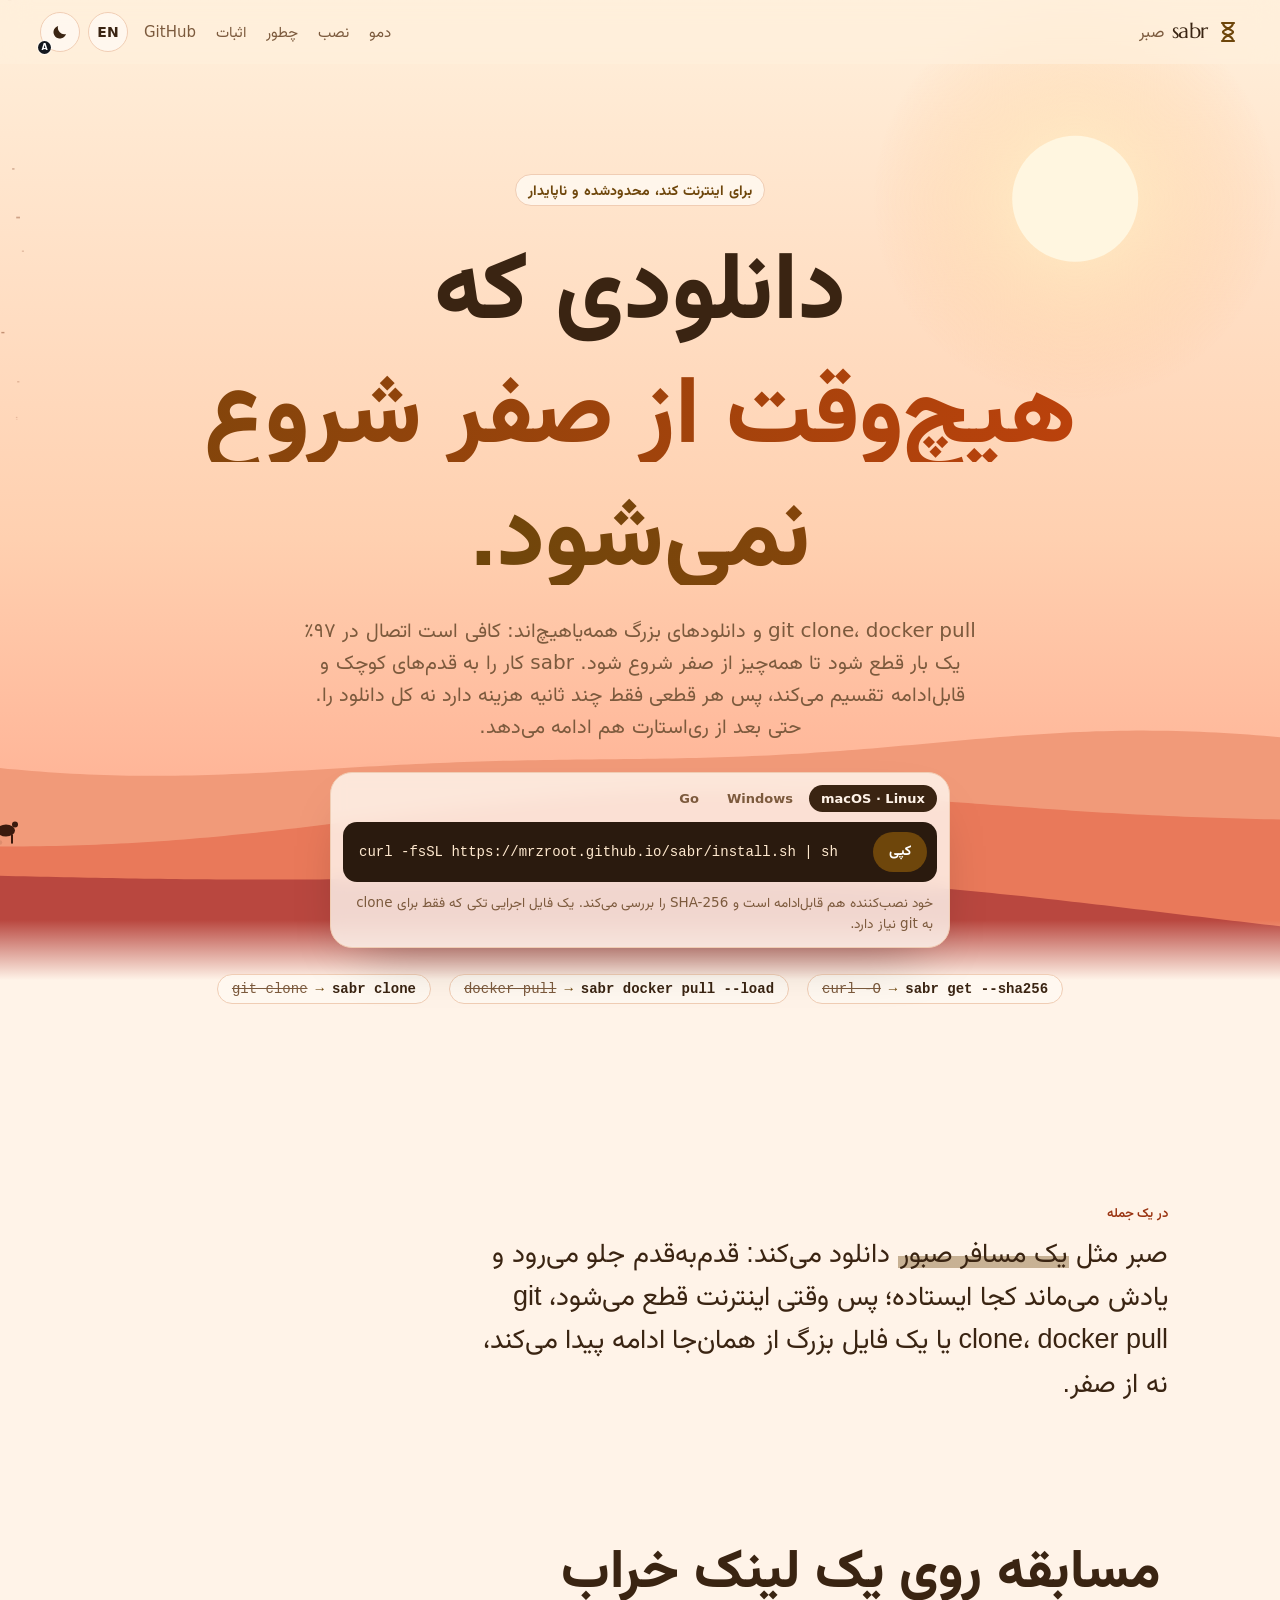
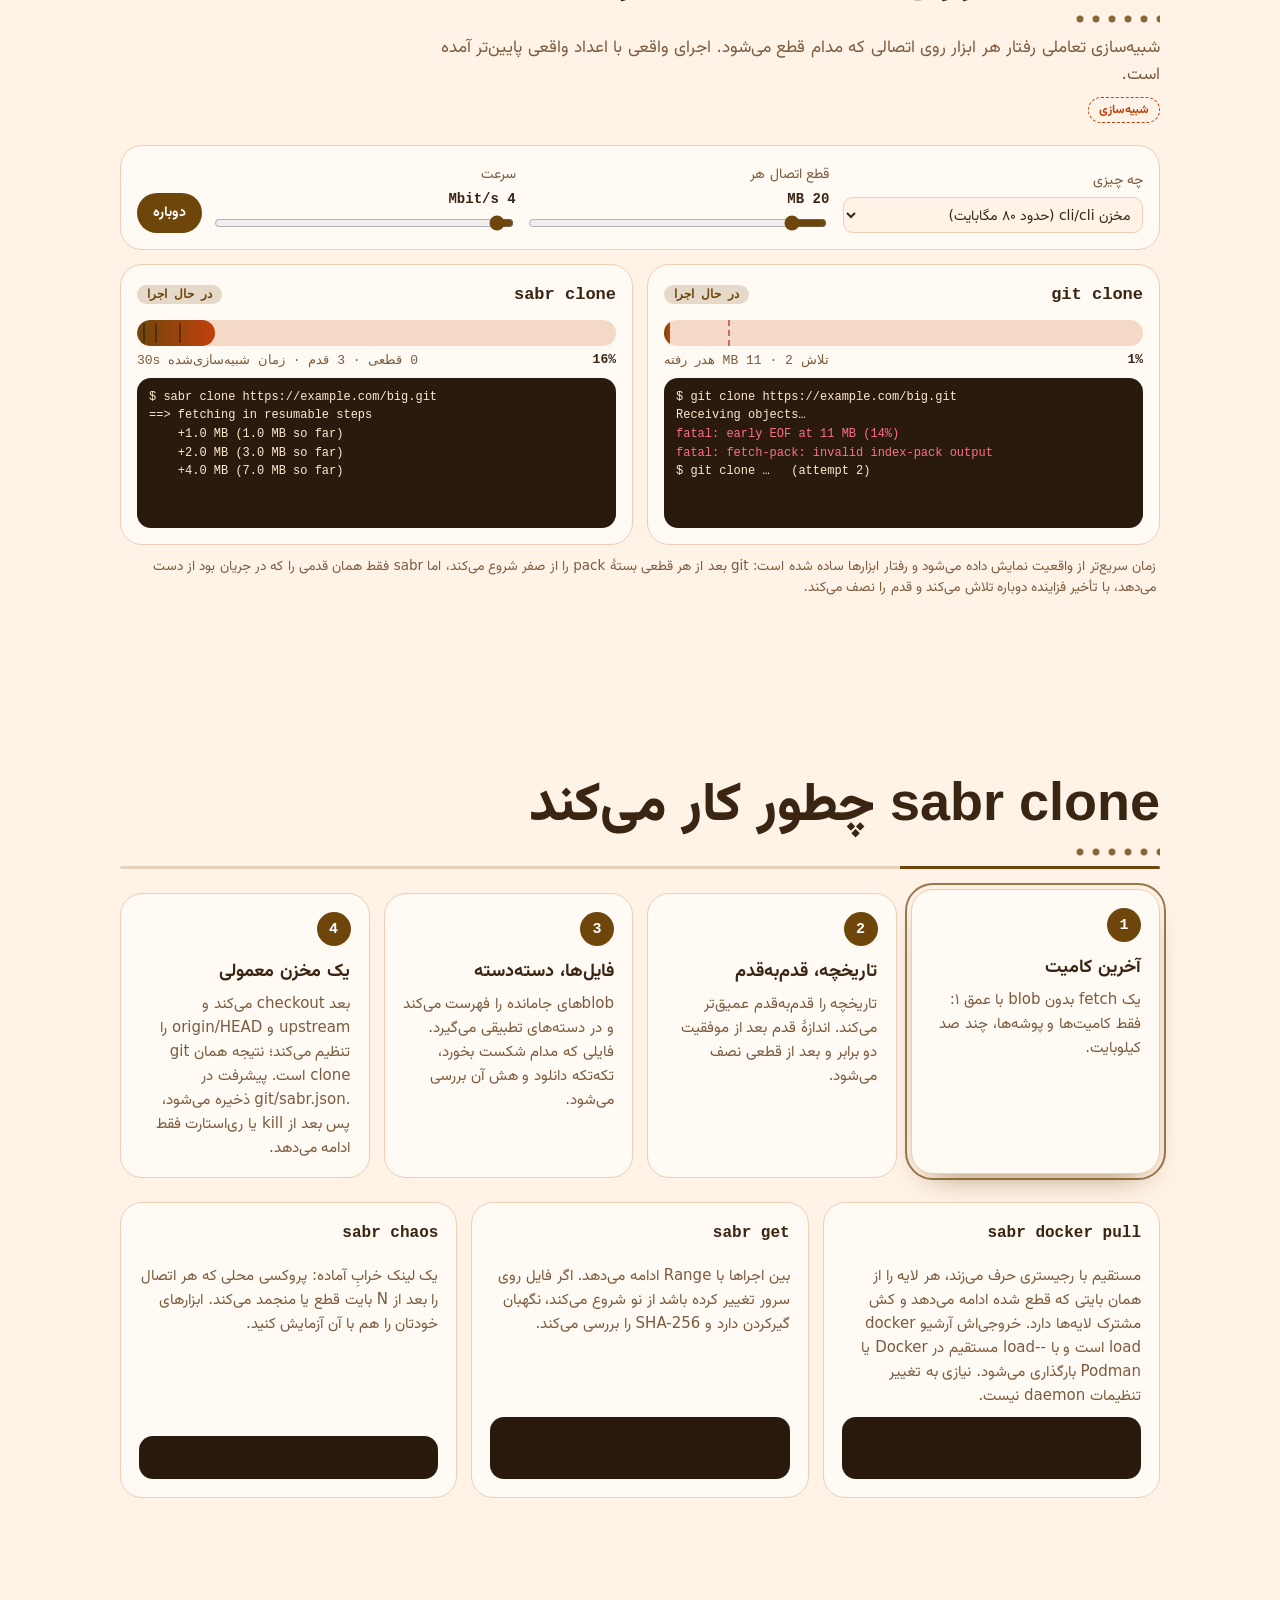
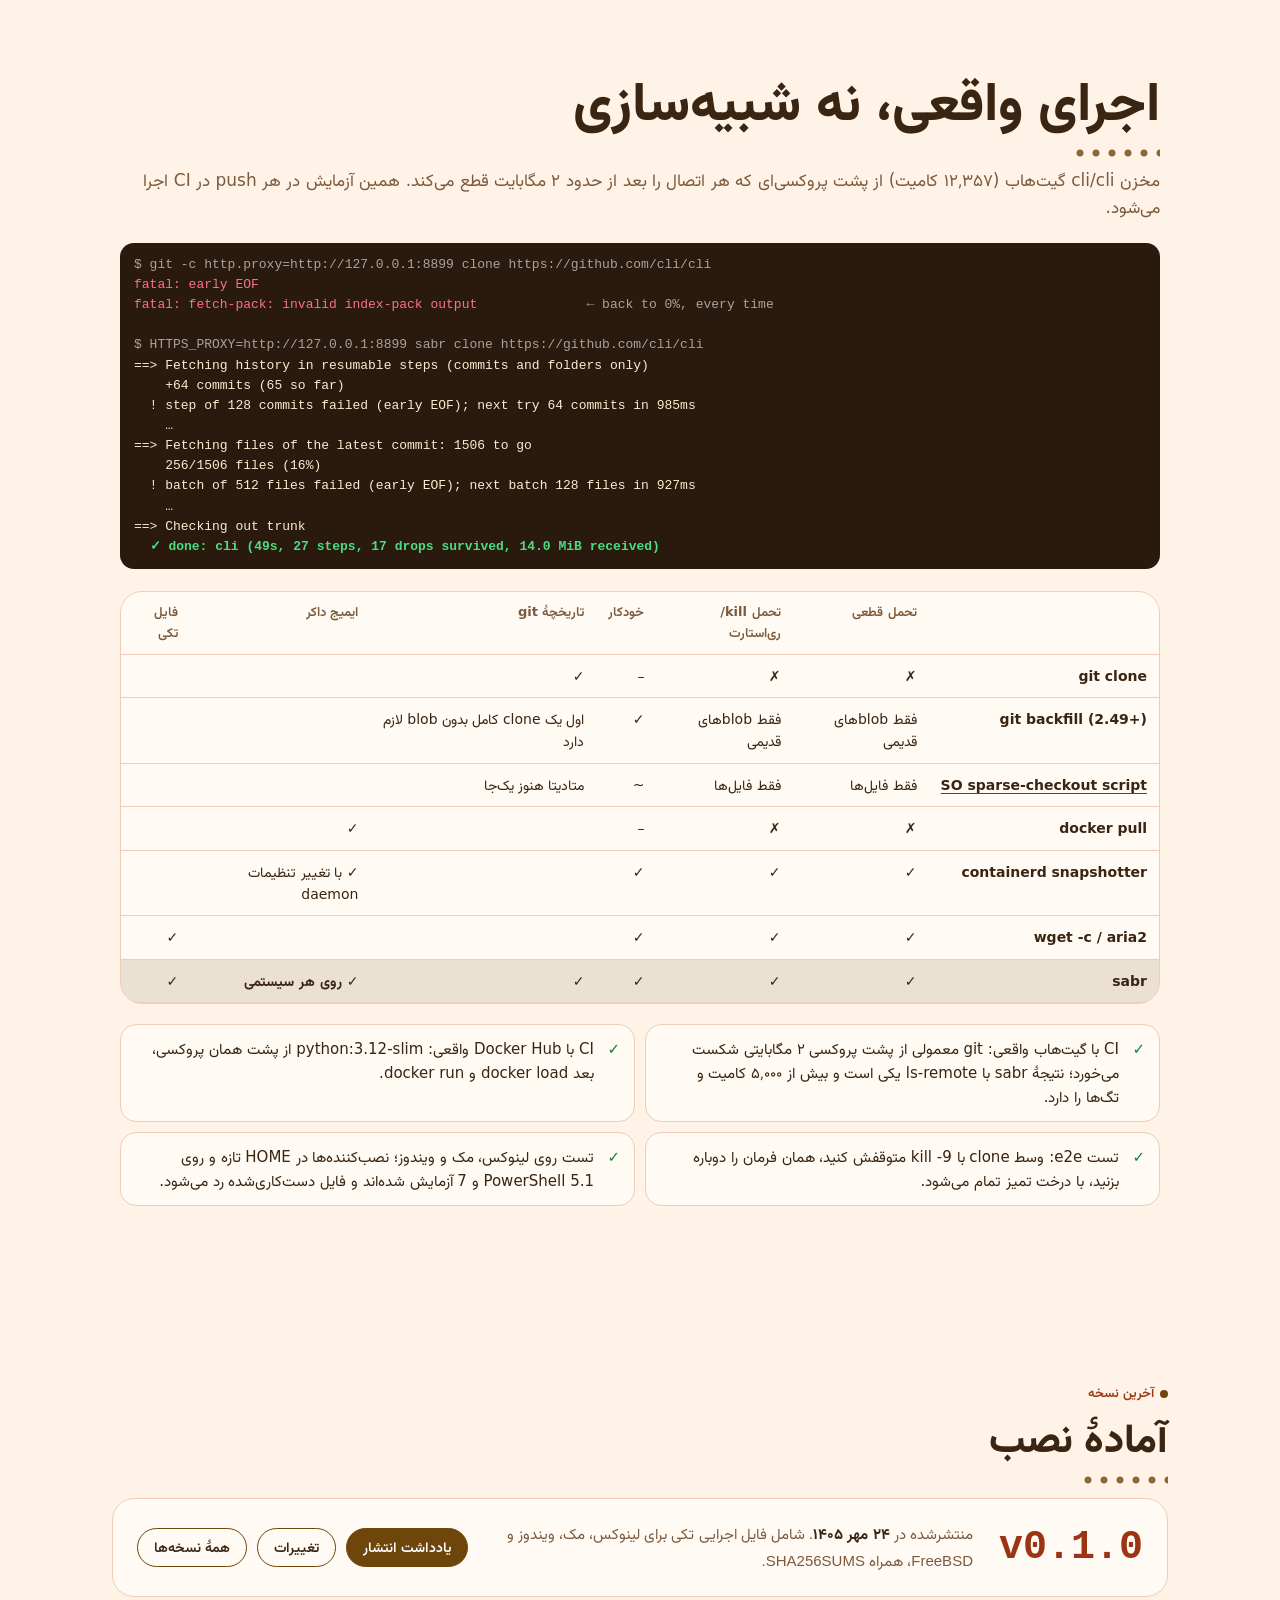
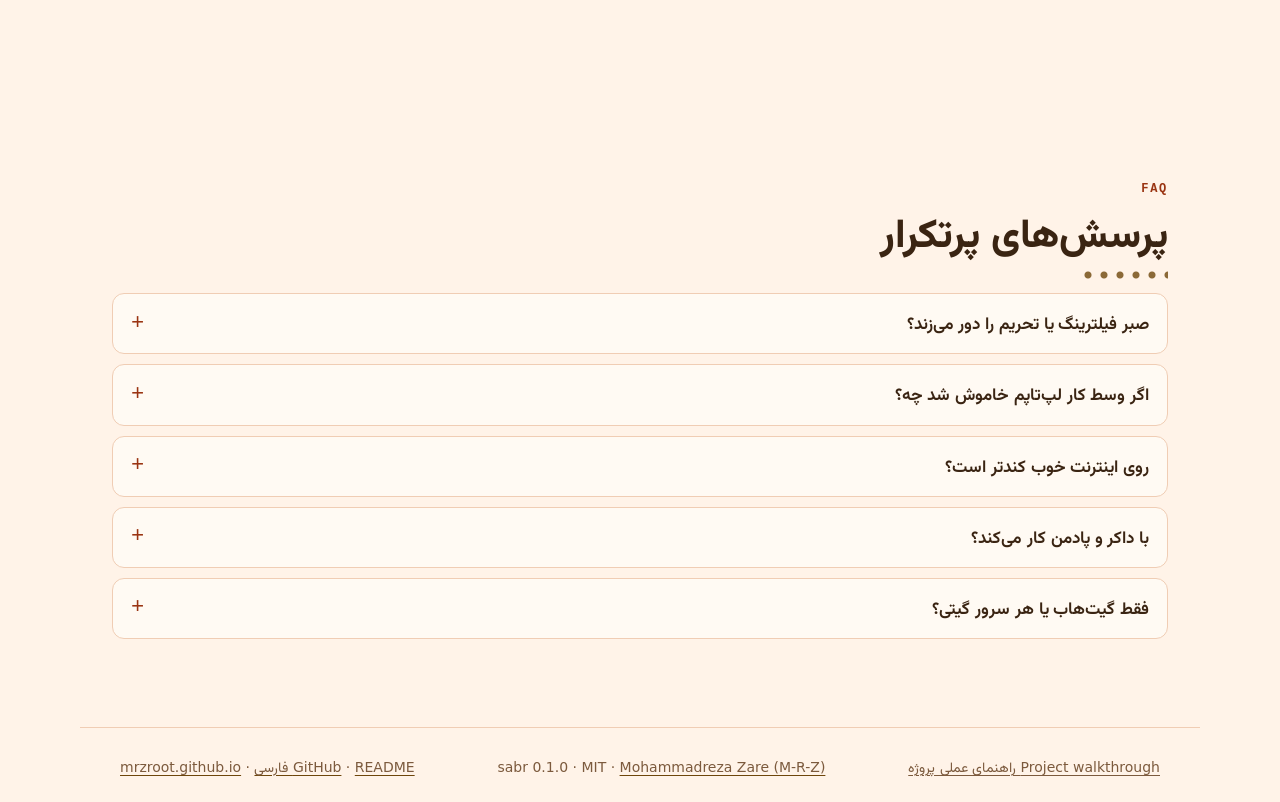
==== commit b2ec7a06: "Add bilingual sabr project walkthrough" ====
--- a/docs/index.html
+++ b/docs/index.html
@@ -155,6 +155,8 @@
 <section class="mx mx-sec" id="faq" aria-labelledby="mx-faq-h"><span class="mx-kick">FAQ</span><h2 id="mx-faq-h"><span lang="en">Questions people ask</span><span lang="fa">پرسش‌های پرتکرار</span></h2><div class="mx-faq" data-mx><details><summary><span lang="en">Does sabr bypass filtering or sanctions?</span><span lang="fa">صبر فیلترینگ یا تحریم را دور می‌زند؟</span></summary><div class="mx-ans"><span lang="en">No. It makes the connection you already have go further: it downloads in small pieces and keeps every piece that arrived.</span><span lang="fa">نه. همان اینترنتی را که دارید بیشتر به کار می‌گیرد: تکه‌تکه دانلود می‌کند و هر تکه‌ای را که رسید نگه می‌دارد.</span></div></details><details><summary><span lang="en">What if my laptop restarts halfway?</span><span lang="fa">اگر وسط کار لپ‌تاپم خاموش شد چه؟</span></summary><div class="mx-ans"><span lang="en">Run the same command again. sabr continues from the last piece it saved instead of starting over.</span><span lang="fa">همان دستور را دوباره اجرا کنید. صبر از آخرین تکه‌ای که ذخیره کرده ادامه می‌دهد و از اول شروع نمی‌کند.</span></div></details><details><summary><span lang="en">Is it slower on a good connection?</span><span lang="fa">روی اینترنت خوب کندتر است؟</span></summary><div class="mx-ans"><span lang="en">A little. It makes many small requests instead of one big one. On a bad connection that is the difference between finishing and not.</span><span lang="fa">کمی. به جای یک درخواست بزرگ، چندین درخواست کوچک می‌فرستد. روی اینترنت بد، همین فرقِ تمام شدن و نشدن است.</span></div></details><details><summary><span lang="en">Does it work with Docker and Podman?</span><span lang="fa">با داکر و پادمن کار می‌کند؟</span></summary><div class="mx-ans"><span lang="en">Yes. <code>sabr docker pull IMAGE --load</code> sends the image straight into Docker or Podman. It works with Docker Hub and other registries.</span><span lang="fa">بله. <code>sabr docker pull IMAGE --load</code> ایمیج را مستقیم به داکر یا پادمن می‌دهد. با Docker Hub و رجیستری‌های دیگر کار می‌کند.</span></div></details><details><summary><span lang="en">Only GitHub, or any git host?</span><span lang="fa">فقط گیت‌هاب یا هر سرور گیتی؟</span></summary><div class="mx-ans"><span lang="en">Any git host. One limit: a single huge file inside a repository arrives over git in one piece. For github.com sabr fetches such a file in byte ranges; other hosts need the connection to last for that one file.</span><span lang="fa">هر سرور گیتی. یک محدودیت: یک فایل خیلی بزرگ داخل مخزن، از راه گیت یک‌تکه می‌رسد. برای github.com صبر چنین فایلی را بازه‌به‌بازه می‌گیرد؛ در سرورهای دیگر اتصال باید برای همان یک فایل دوام بیاورد.</span></div></details></div></section>
 </main>
 <footer class="foot">
+  <a href="project-guide.html" style="text-decoration:underline"><span lang="en">Project walkthrough</span><span lang="fa"> راهنمای عملی پروژه</span></a>
+
   <span>sabr 0.1.0 · MIT · <a href="https://github.com/mrzroot">Mohammadreza Zare (M-R-Z)</a></span>
   <span><a href="https://github.com/mrzroot/sabr">GitHub</a> · <a href="https://github.com/mrzroot/sabr/blob/main/README.fa.md">README فارسی</a> · <a href="https://mrzroot.github.io/">mrzroot.github.io</a></span>
 </footer>
--- a/docs/identity.css
+++ b/docs/identity.css
@@ -1,4 +1,4 @@
-/* sabr identity: "dunes". Dusk coral / oasis teal (light), starlit indigo (dark). Marcellus. Parallax dunes, wind-blown sand, a patient caravan that stops and resumes. */
+/* sabr identity: "dunes". Dusk coral / warm sand (light), starlit indigo (dark). Marcellus. Parallax dunes, wind-blown sand, a patient caravan that stops and resumes. */
 @font-face{font-family:'Marcellus';src:url(fonts/marcellus-400.woff2) format('woff2');font-weight:400;font-display:swap}
 html[data-theme=light]{--sky1:#fff0dc;--sky2:#ffd0b0;--sky3:#ff9f84;--dune1:#e9795a;--dune2:#b9473f;--bg:#fff3e8;--accent:#6e460b;--accent2:#c2410c;--line:#f0cdb4}
 h1,h2,.brand b{font-family:Marcellus,Vazirmatn,Georgia,serif;font-weight:400}
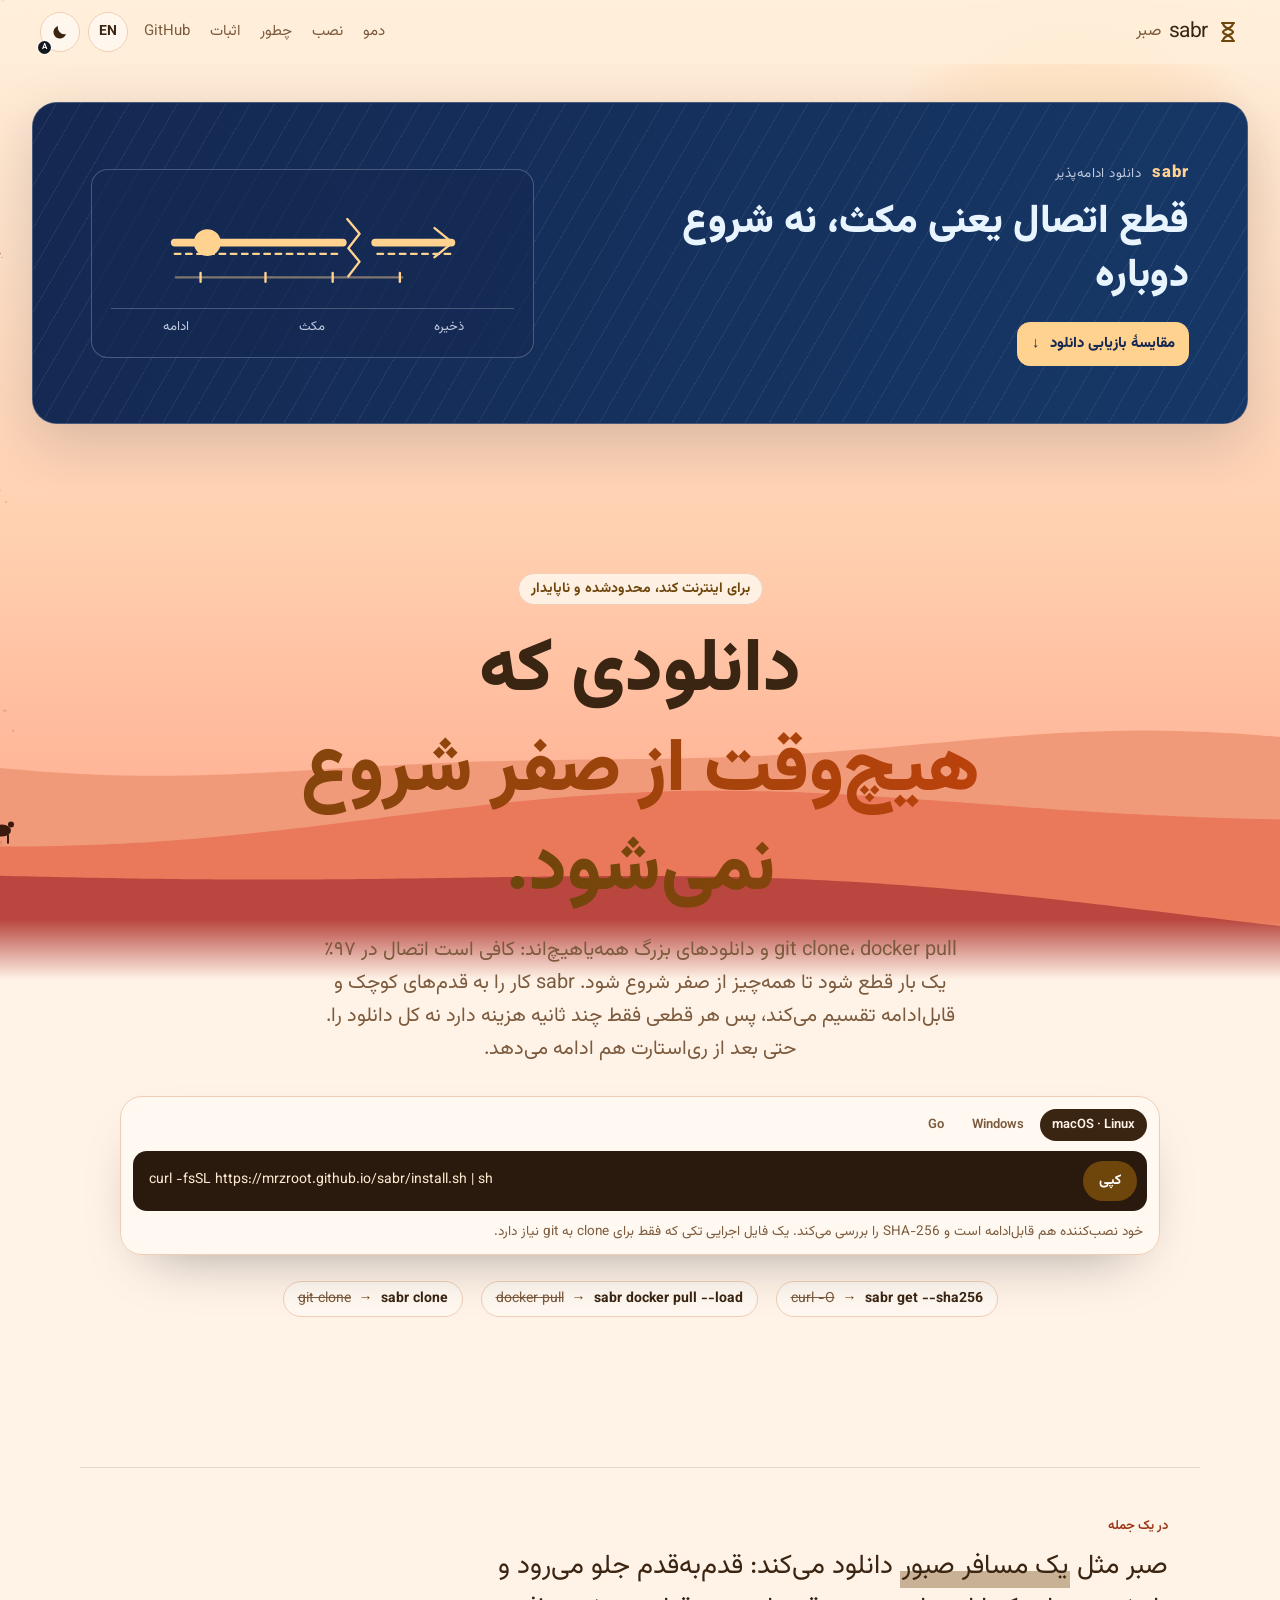
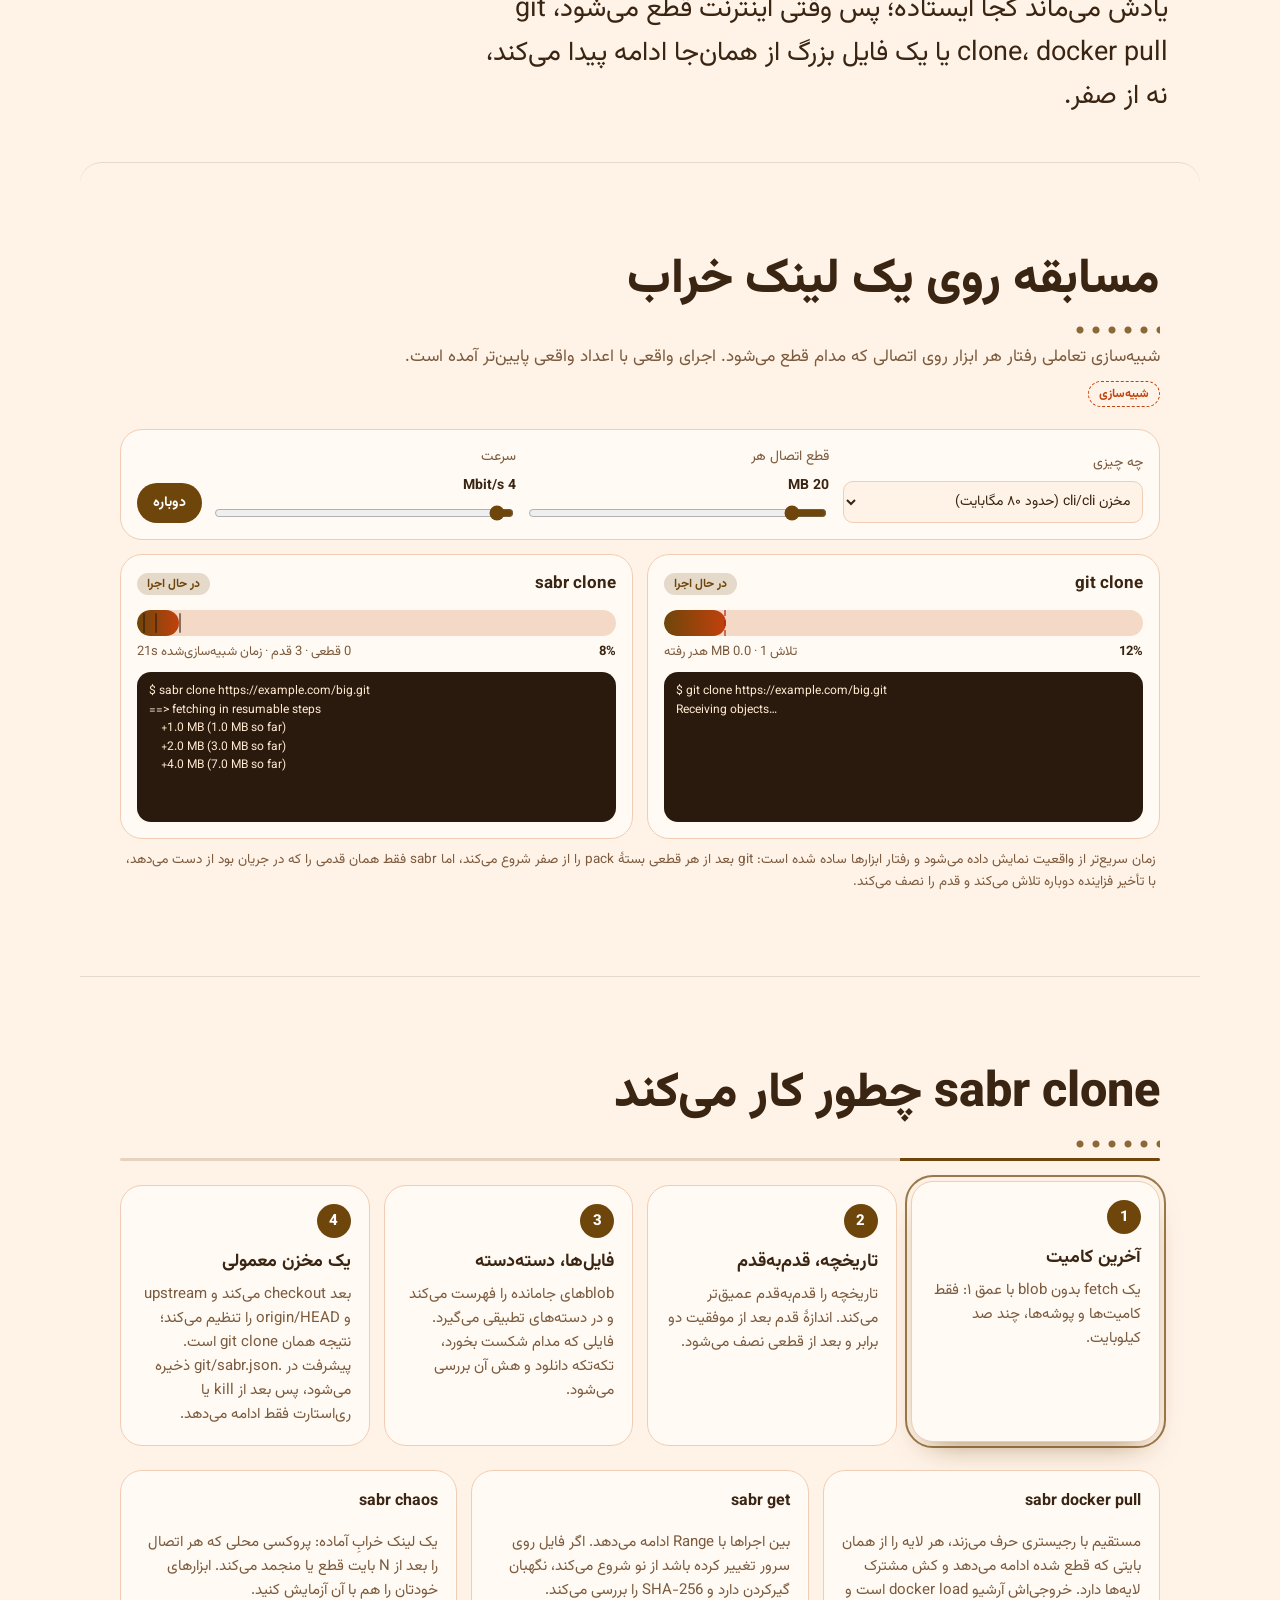
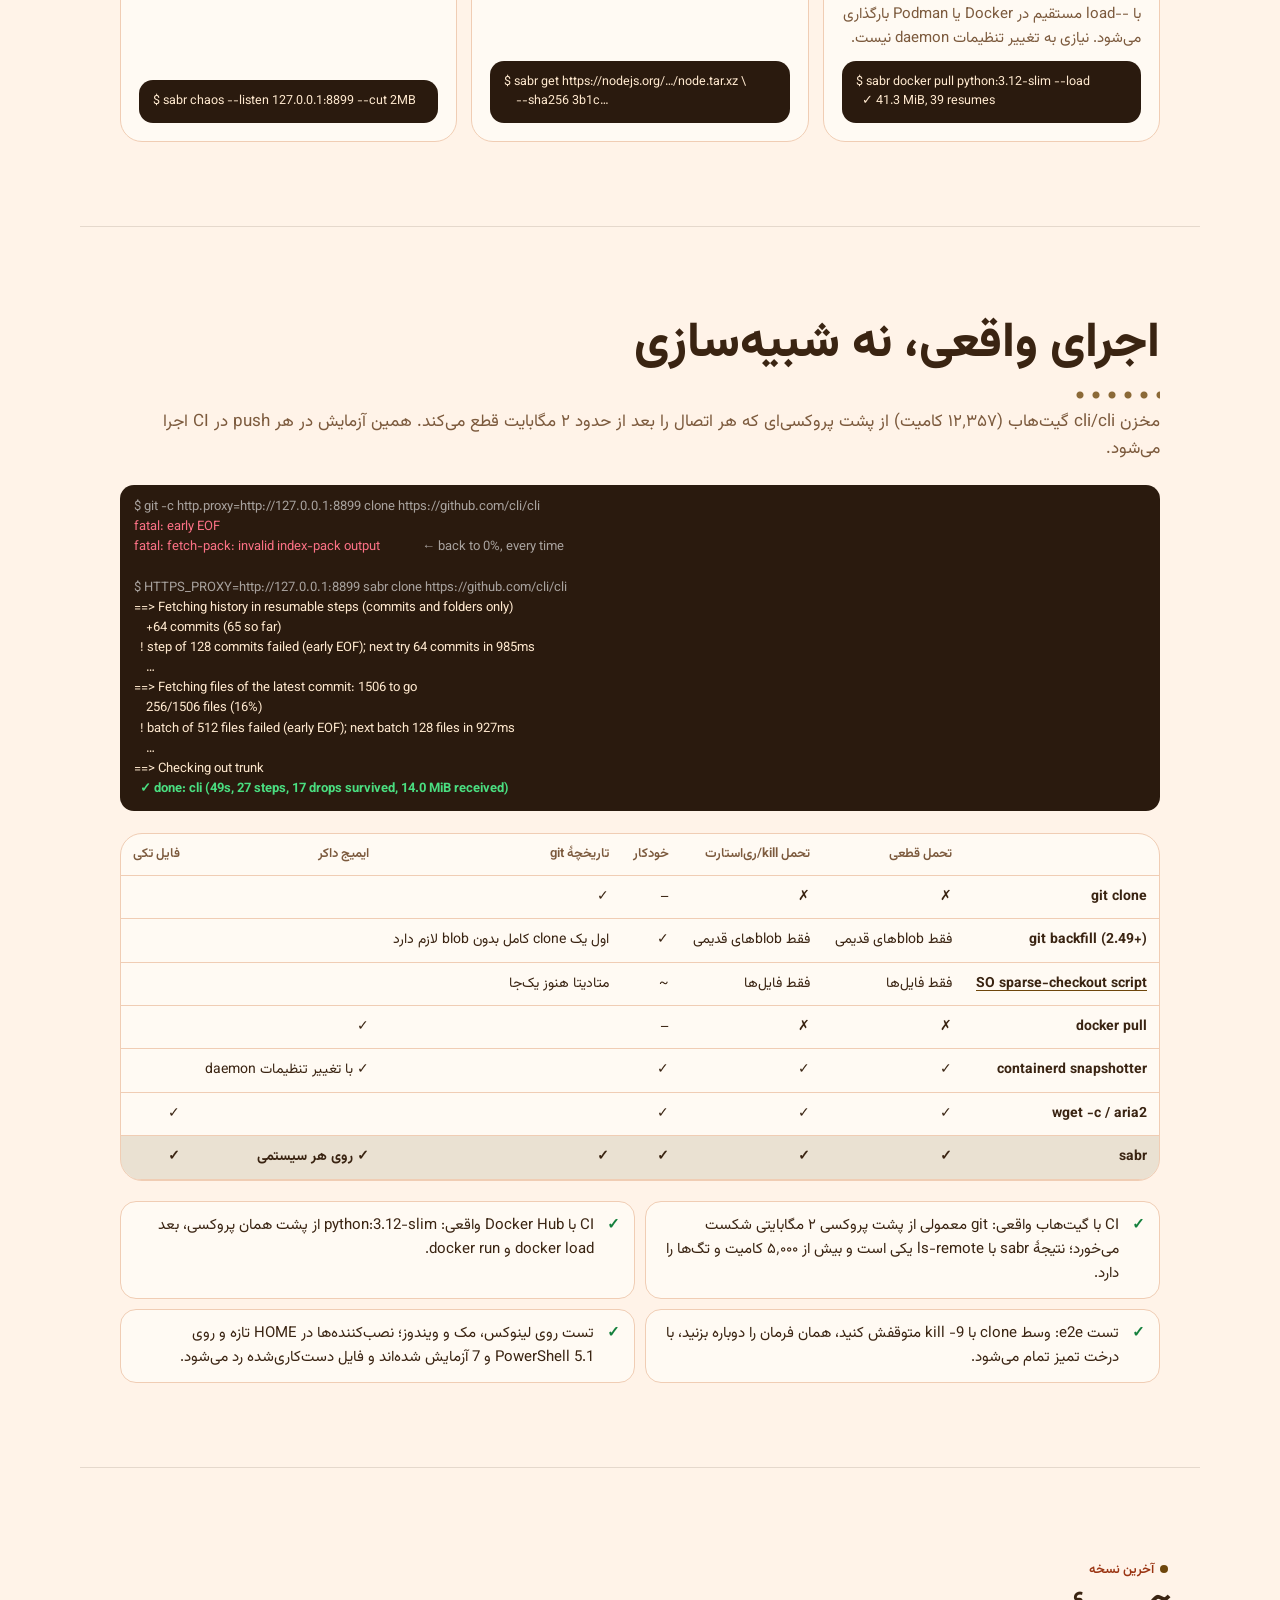
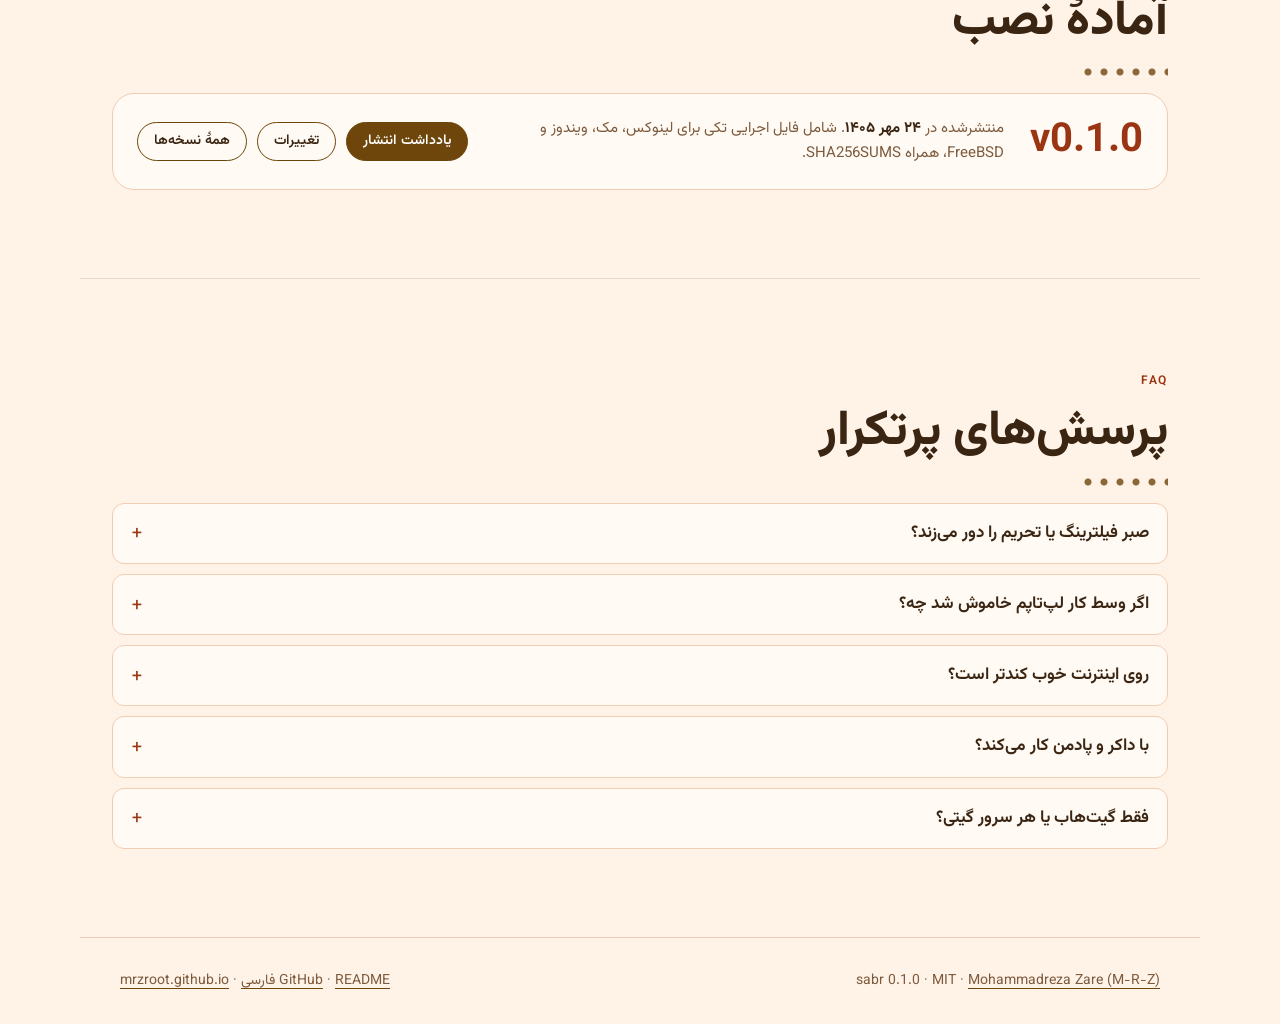
==== commit 8ec85126: "Redesign sabr Pages site with bilingual Vazirmatn layout" ====
--- a/docs/index.html
+++ b/docs/index.html
@@ -1,5 +1,5 @@
 <!doctype html>
-<html lang="en" dir="ltr" data-theme="light">
+<html data-portfolio-design="sabr" lang="en" dir="ltr" data-theme="light">
 <head>
 <meta charset="utf-8">
 <meta name="color-scheme" content="light dark">
@@ -16,11 +16,12 @@
 (function(){var m0='system';try{m0=localStorage.getItem('mrz-theme')||'system'}catch(e){}if(m0!=='light'&&m0!=='dark')m0='system';var t=m0==='system'?(matchMedia('(prefers-color-scheme: dark)').matches?'dark':'light'):m0;document.documentElement.dataset.theme=t;document.documentElement.setAttribute('data-theme-mode',m0);document.documentElement.style.colorScheme=t;
 var l=localStorage.getItem('sabr-lang')||'fa';if(l==='fa'){document.documentElement.lang='fa';document.documentElement.dir='rtl';}})();
 </script>
-<link rel="preload" href="fonts/marcellus-400.woff2" as="font" type="font/woff2" crossorigin><link rel="stylesheet" href="identity.css"><style>/*mrz-theme-badge*/[data-theme-toggle]{position:relative}
+<link rel="stylesheet" href="identity.css"><style>/*mrz-theme-badge*/[data-theme-toggle]{position:relative}
 html[data-theme-mode=system] [data-theme-toggle]::after{content:"A";position:absolute;inset-inline-end:-3px;bottom:-3px;min-width:13px;height:13px;padding:0 2px;box-sizing:border-box;border-radius:7px;font:700 8px/13px system-ui,sans-serif;letter-spacing:0;text-align:center;background:#14181f;color:#fff;box-shadow:0 0 0 1px rgba(255,255,255,.55);pointer-events:none}
 html[data-theme=dark][data-theme-mode=system] [data-theme-toggle]::after{background:#f3f4f6;color:#14181f;box-shadow:0 0 0 1px rgba(0,0,0,.5)}</style>
 <link rel="stylesheet" href="mx.css">
 <style id="mx-tokens">:root{--mx-acc:var(--accent);--mx-acc-t:#9a3412;--mx-on-acc:#fff;--mx-fg:var(--ink);--mx-mut:var(--muted);--mx-card:var(--card-solid);--mx-line:var(--line);--mx-mono:var(--mono);--mx-r:var(--r)}html[data-theme=dark]{--mx-acc-t:var(--accent)}@media (prefers-color-scheme:dark){html:not([data-theme]){--mx-acc-t:var(--accent)}}.mx-sec>h2{font-family:Marcellus,serif;font-weight:400}</style>
+<link rel="stylesheet" href="portfolio-reframe.css">
 </head>
 <body>
 <div class="sky" aria-hidden="true"><div class="stars"></div><svg class="dunes" viewBox="0 0 1440 320" preserveAspectRatio="none"><path class="d1" d="M0 220c180-60 360-80 560-40s380 70 560 20 260-60 320-50v170H0z"/><path class="d2" d="M0 260c200-30 420-40 640-10s420 40 580 10 200-20 220-20v80H0z"/></svg></div>
@@ -35,6 +36,20 @@
 </header>
 
 <main>
+
+<!-- Portfolio design: localized overview; original project sections remain below. -->
+<aside class="rr-signal">
+  <div class="rr-annotation"><p class="rr-product"><bdi>sabr</bdi><span><span class="rr-en" lang="en">Resumable downloads</span><span class="rr-fa" lang="fa">دانلود ادامه‌پذیر</span></span></p>
+    <p class="rr-promise"><span class="rr-en" lang="en">A broken connection is a pause, not a restart</span><span class="rr-fa" lang="fa">قطع اتصال یعنی مکث، نه شروع دوباره</span></p>
+    <a class="rr-start" href="#race"><span class="rr-en" lang="en">Compare download recovery</span><span class="rr-fa" lang="fa">مقایسهٔ بازیابی دانلود</span> <span aria-hidden="true">↓</span></a>
+  </div>
+  <div class="rr-visual" aria-hidden="true">
+    <svg viewBox="0 0 360 100" width="360" height="100" aria-hidden="true" fill="none" stroke="currentColor" stroke-width="2.1" stroke-linecap="round" stroke-linejoin="round">
+      <path d="M57 57h146m35 0h67" stroke-dasharray="5 5"/><path d="M57 47H207m29 0h68" stroke-width="7"/><path d="M211 26l11 13-10 13 10 12-10 13"/><path d="m289 34 16 13-16 13"/><circle cx="86" cy="47" r="11" fill="currentColor"/><path d="M58 78h202" opacity=".45"/><path d="M80 74v8m58-8v8m60-8v8m60-8v8"/>
+    </svg>
+    <div class="rr-steps"><span><span class="rr-en" lang="en">Save</span><span class="rr-fa" lang="fa">ذخیره</span></span><span><span class="rr-en" lang="en">Pause</span><span class="rr-fa" lang="fa">مکث</span></span><span><span class="rr-en" lang="en">Resume</span><span class="rr-fa" lang="fa">ادامه</span></span></div>
+  </div>
+</aside>
 <section class="hero">
   <p class="kicker" data-i18n="hero.kicker">for slow, throttled and unreliable connections</p>
   <h1 data-i18n-html="hero.title">Downloads that<br><span>never start over.</span></h1>
@@ -155,8 +170,6 @@
 <section class="mx mx-sec" id="faq" aria-labelledby="mx-faq-h"><span class="mx-kick">FAQ</span><h2 id="mx-faq-h"><span lang="en">Questions people ask</span><span lang="fa">پرسش‌های پرتکرار</span></h2><div class="mx-faq" data-mx><details><summary><span lang="en">Does sabr bypass filtering or sanctions?</span><span lang="fa">صبر فیلترینگ یا تحریم را دور می‌زند؟</span></summary><div class="mx-ans"><span lang="en">No. It makes the connection you already have go further: it downloads in small pieces and keeps every piece that arrived.</span><span lang="fa">نه. همان اینترنتی را که دارید بیشتر به کار می‌گیرد: تکه‌تکه دانلود می‌کند و هر تکه‌ای را که رسید نگه می‌دارد.</span></div></details><details><summary><span lang="en">What if my laptop restarts halfway?</span><span lang="fa">اگر وسط کار لپ‌تاپم خاموش شد چه؟</span></summary><div class="mx-ans"><span lang="en">Run the same command again. sabr continues from the last piece it saved instead of starting over.</span><span lang="fa">همان دستور را دوباره اجرا کنید. صبر از آخرین تکه‌ای که ذخیره کرده ادامه می‌دهد و از اول شروع نمی‌کند.</span></div></details><details><summary><span lang="en">Is it slower on a good connection?</span><span lang="fa">روی اینترنت خوب کندتر است؟</span></summary><div class="mx-ans"><span lang="en">A little. It makes many small requests instead of one big one. On a bad connection that is the difference between finishing and not.</span><span lang="fa">کمی. به جای یک درخواست بزرگ، چندین درخواست کوچک می‌فرستد. روی اینترنت بد، همین فرقِ تمام شدن و نشدن است.</span></div></details><details><summary><span lang="en">Does it work with Docker and Podman?</span><span lang="fa">با داکر و پادمن کار می‌کند؟</span></summary><div class="mx-ans"><span lang="en">Yes. <code>sabr docker pull IMAGE --load</code> sends the image straight into Docker or Podman. It works with Docker Hub and other registries.</span><span lang="fa">بله. <code>sabr docker pull IMAGE --load</code> ایمیج را مستقیم به داکر یا پادمن می‌دهد. با Docker Hub و رجیستری‌های دیگر کار می‌کند.</span></div></details><details><summary><span lang="en">Only GitHub, or any git host?</span><span lang="fa">فقط گیت‌هاب یا هر سرور گیتی؟</span></summary><div class="mx-ans"><span lang="en">Any git host. One limit: a single huge file inside a repository arrives over git in one piece. For github.com sabr fetches such a file in byte ranges; other hosts need the connection to last for that one file.</span><span lang="fa">هر سرور گیتی. یک محدودیت: یک فایل خیلی بزرگ داخل مخزن، از راه گیت یک‌تکه می‌رسد. برای github.com صبر چنین فایلی را بازه‌به‌بازه می‌گیرد؛ در سرورهای دیگر اتصال باید برای همان یک فایل دوام بیاورد.</span></div></details></div></section>
 </main>
 <footer class="foot">
-  <a href="project-guide.html" style="text-decoration:underline"><span lang="en">Project walkthrough</span><span lang="fa"> راهنمای عملی پروژه</span></a>
-
   <span>sabr 0.1.0 · MIT · <a href="https://github.com/mrzroot">Mohammadreza Zare (M-R-Z)</a></span>
   <span><a href="https://github.com/mrzroot/sabr">GitHub</a> · <a href="https://github.com/mrzroot/sabr/blob/main/README.fa.md">README فارسی</a> · <a href="https://mrzroot.github.io/">mrzroot.github.io</a></span>
 </footer>
@@ -194,3 +207,4 @@
 <script src="mx.js" defer></script>
 </body>
 </html>
+
--- a/docs/portfolio-reframe.css
+++ b/docs/portfolio-reframe.css
@@ -0,0 +1,160 @@
+@font-face{font-family:VazirmatnPortfolio;src:url("fonts/Vazirmatn-Variable.woff2") format("woff2");font-style:normal;font-weight:100 900;font-display:swap}
+html[data-portfolio-design="sabr"]{--rr-brand:#142851;--rr-rich:#163867;--rr-fg:#e8f5ff;--rr-accent:#ffd290;--rr-muted:#c0cbdf;--rr-surface:#edf6ff}
+/* Portfolio reframe. Existing diagrams, demo code and semantic sections are retained. */
+html[data-portfolio-design],
+html[data-portfolio-design] body {font-family:VazirmatnPortfolio,sans-serif!important}
+html[data-portfolio-design] :is(body *,#portfolio-font-priority),
+html[data-portfolio-design] :is(body *,#portfolio-font-priority)::before,
+html[data-portfolio-design] :is(body *,#portfolio-font-priority)::after {
+  font-family:VazirmatnPortfolio,sans-serif!important;
+}
+html[data-portfolio-design] {
+  --serif:VazirmatnPortfolio;--sans:VazirmatnPortfolio;--fa:VazirmatnPortfolio;
+  --mono:VazirmatnPortfolio;--display:VazirmatnPortfolio;--f-b:VazirmatnPortfolio;
+  --f-d:VazirmatnPortfolio;--f-m:VazirmatnPortfolio;
+  --rr-content:min(100% - 2rem, 76rem);
+  --rr-line:color-mix(in srgb,var(--rr-fg) 24%,transparent);
+  --rr-glass:color-mix(in srgb,var(--rr-brand) 55%,transparent);
+}
+html[data-portfolio-design] :is(button,input,select,textarea,pre,code,kbd,samp,svg text) {font-family:VazirmatnPortfolio,sans-serif!important}
+html[data-portfolio-design] :is(header.top,body>nav) {
+  -webkit-backdrop-filter:saturate(115%) blur(16px);backdrop-filter:saturate(115%) blur(16px);
+}
+html[data-portfolio-design] .rr-signal {
+  box-sizing:border-box;
+  isolation:isolate;
+  margin:clamp(1rem,3vw,2.65rem) auto;
+  width:var(--rr-content);
+  min-height:14rem;
+  display:grid;
+  grid-template-columns:minmax(0,1fr) minmax(12rem,.73fr);
+  gap:clamp(1rem,4vw,3rem);
+  align-items:center;
+  padding:clamp(1.15rem,4.5vw,3.6rem);
+  color:var(--rr-fg);
+  direction:inherit;
+  background-color:var(--rr-brand);
+  border:1px solid var(--rr-line);
+  border-radius:1.55rem;
+  box-shadow:0 1.15rem 3.6rem #1114292a;
+  position:relative;
+  overflow:hidden;
+  line-height:1.5;
+  text-align:start;
+}
+.rr-signal::before {
+  content:"";
+  position:absolute;z-index:-1;inset:0;pointer-events:none;
+  background-image:radial-gradient(ellipse at 85% 22%,var(--rr-rich),transparent 76%),
+    repeating-linear-gradient(90deg,transparent 0 3.3rem,#fff1 3.3rem calc(3.3rem + 1px));
+}
+.rr-signal .rr-annotation,.rr-signal .rr-visual{min-width:0}
+.rr-signal .rr-product {
+  display:flex;flex-wrap:wrap;align-items:baseline;gap:.22rem .7rem;
+  color:var(--rr-muted);letter-spacing:.035em;font-size:.83rem;margin:0 0 .65rem;
+  line-height:1.5;
+}
+.rr-signal .rr-product bdi{
+  font-size:1.04rem;letter-spacing:.06em;font-weight:850;color:var(--rr-accent)
+}
+.rr-signal .rr-promise {
+  font-weight:850;font-size:clamp(1.6rem,3.1vw,3.65rem);line-height:1.1;
+  margin:0 0 1.2rem;letter-spacing:-.048em;max-width:22ch;color:var(--rr-fg);
+}
+.rr-signal .rr-start {
+  display:inline-flex;align-items:center;gap:.65rem;border-radius:.8rem;min-height:44px;
+  max-width:100%;font-size:clamp(.8rem,1.15vw,.95rem);font-weight:790;padding:.42rem .85rem;
+  background:var(--rr-accent);color:var(--rr-brand);border:1px solid var(--rr-accent);
+  text-decoration:none;text-align:start;line-height:1.4;
+}
+.rr-signal .rr-start:is(:hover,:focus-visible) {color:var(--rr-fg);background:var(--rr-brand);outline-offset:4px}
+.rr-signal .rr-visual {
+  color:var(--rr-accent);padding:clamp(.65rem,2vw,1.2rem);
+  background:var(--rr-glass);border:1px solid var(--rr-line);
+  border-radius:1.05rem;
+}
+.rr-signal .rr-visual svg {display:block;width:100%;height:auto;margin-inline:auto;max-height:9rem}
+.rr-signal .rr-steps {
+  display:grid;grid-template-columns:repeat(3,minmax(0,1fr));gap:.4rem;
+  padding-top:.55rem;margin-top:.4rem;border-top:1px solid var(--rr-line);
+  font-size:clamp(.66rem,1.15vw,.82rem);text-align:center;max-width:none;color:var(--rr-muted);
+}
+.rr-signal .rr-steps>span {white-space:normal;overflow-wrap:anywhere}
+.rr-signal .rr-en,.rr-signal .rr-fa {overflow-wrap:break-word}
+.rr-signal .rr-fa {display:none}
+html:is([lang="fa"],[dir="rtl"],[data-lang="fa"]) .rr-fa {display:inline}
+html:is([lang="fa"],[dir="rtl"],[data-lang="fa"]) .rr-en {display:none}
+html:is([lang="fa"],[dir="rtl"],[data-lang="fa"]) .rr-signal .rr-promise {
+  letter-spacing:0;line-height:1.34;max-width:24ch;
+}
+/* Rebuild the editorial hero and section rhythm without affecting demo state or IDs. */
+html[data-portfolio-design] :is(.hero,.pitch) h1 {
+  font-size:clamp(2.05rem,5.8vw,5.55rem)!important;
+  font-weight:860!important;line-height:1.12!important;letter-spacing:-.06em;
+  text-wrap:balance;max-width:18ch;margin-block:0 .75rem;
+}
+html[data-portfolio-design]:is([lang=fa],[dir=rtl],[data-lang=fa]) :is(.hero,.pitch) h1 {
+  line-height:1.34!important;letter-spacing:0;
+}
+html[data-portfolio-design] :is(.hero,.pitch) :is(.lead,.lede) {line-height:1.65;max-inline-size:58ch}
+html[data-portfolio-design] :is(main,body)>section[id]:not(.hero) {scroll-margin-top:5.6rem}
+html[data-portfolio-design] :is(main,body)>section:not(.hero,.pitch),html[data-portfolio-design] main>.layer>section {
+  border-block-start:1px solid currentColor;
+  border-block-start-color:color-mix(in srgb,currentColor 13%,transparent);
+}
+html[data-portfolio-design] section h2 {
+  font-weight:810;font-size:clamp(1.55rem,3.8vw,3.15rem);line-height:1.17;
+  letter-spacing:-.035em;text-wrap:balance;
+}
+html[data-portfolio-design]:is([lang=fa],[dir=rtl],[data-lang=fa]) section h2 {letter-spacing:0;line-height:1.38}
+html[data-portfolio-design] :is(.hero,.pitch) :is(.cta,.install,.inst,.cmd,.meta,.swap) {min-width:0;max-width:100%}
+html[data-portfolio-design] :is(main,body)>section :is(pre,table) {max-width:100%}
+html[data-portfolio-design] :is(.foot,body>footer) {padding-block:2rem}
+html[data-portfolio-design] :is(.foot,body>footer) a {text-underline-offset:.27em}
+html[data-portfolio-design] input,html[data-portfolio-design] textarea {border-radius:.6rem}
+html[data-portfolio-design] .rr-visual {pointer-events:none}
+/* Product art direction extends outside the overview. Selectors intentionally
+   target presentation containers rather than JavaScript state or controls. */
+html[data-portfolio-design="dokhaneh"] .rr-signal {border-radius:.35rem 2rem .35rem 2rem}
+html[data-portfolio-design="dokhaneh"] .hero .map {
+  background:linear-gradient(160deg,#7247352a,transparent 55%),var(--card);
+  border:1px solid var(--line2);border-radius:1.65rem .35rem 1.65rem .35rem;
+}
+html[data-portfolio-design="dokhaneh"] .girih {opacity:.36}
+html[data-portfolio-design="mihanstack"] .rr-signal {border-radius:1rem;box-shadow:0 16px 52px #17345952}
+html[data-portfolio-design="mihanstack"] .hero .console {border-radius:1.2rem;border-color:#607db8;box-shadow:0 20px 48px #0f1c5870}
+html[data-portfolio-design="mihanstack"] .hero .cmd {outline:1px dashed color-mix(in srgb,var(--teal) 65%,transparent);outline-offset:3px}
+html[data-portfolio-design="dibs"] .rr-signal {border-radius:.65rem;box-shadow:6px 7px 0 var(--rr-accent),0 15px 38px #13121c32}
+html[data-portfolio-design="dibs"] .hero.split {border-radius:1.2rem;overflow:hidden;box-shadow:0 9px 25px #14102d35}
+html[data-portfolio-design="dibs"] .pitch {text-align:start}
+html[data-portfolio-design="dibs"] .pitch h1 {max-width:21ch}
+html[data-portfolio-design="hamyad"] .rr-signal {border-radius:2.4rem .55rem 2.4rem .55rem}
+html[data-portfolio-design="hamyad"] .hero .orbit-wrap {border-radius:50%;background:radial-gradient(circle at center,#8c6dff26,transparent 67%)}
+html[data-portfolio-design="sabr"] .rr-signal::before {background-image:repeating-linear-gradient(120deg,transparent 0 20px,#fff1 20px 21px),linear-gradient(108deg,var(--rr-brand),var(--rr-rich))}
+html[data-portfolio-design="sabr"] .hero h1 {margin-inline:auto}
+html[data-portfolio-design="sabr"] .race {border-radius:1.35rem}
+html[data-portfolio-design="marz"] .rr-signal {border-radius:.25rem;border:1px solid #8ba768}
+html[data-portfolio-design="marz"] .hero .board {border-radius:.35rem;box-shadow:7px 7px 0 #87a06861}
+html[data-portfolio-design="marz"] .rr-signal::before{
+  background-image:repeating-linear-gradient(0deg,transparent 0 1.5rem,#eff9cb14 1.5rem calc(1.5rem + 1px)),
+   repeating-linear-gradient(90deg,transparent 0 1.5rem,#eff9cb14 1.5rem calc(1.5rem + 1px)),
+   linear-gradient(120deg,var(--rr-brand),var(--rr-rich));
+}
+html[data-portfolio-design="ganjineh"] .rr-signal {border-radius:.4rem 1rem 1rem .4rem;border-inline-start:9px double var(--rr-accent)}
+html[data-portfolio-design="ganjineh"] .hero .stage {box-shadow:0 22px 60px #4c202d41;border-radius:.65rem}
+html[data-portfolio-design="ganjineh"] .rr-steps {border-top-style:dashed}
+html[data-portfolio-design="gosast"] .rr-signal {border-radius:1rem;box-shadow:5px 7px 0 #d69c9a,9px 12px 0 #b86e76}
+html[data-portfolio-design="gosast"] .rr-visual {border-radius:.35rem .8rem .35rem .8rem;border-style:dashed}
+html[data-portfolio-design="gosast"] .hero .wm {text-shadow:3px 3px 0 #fdcdd1}
+html[data-portfolio-design="gosast"] .hero h1 {margin-inline:auto}
+html[data-portfolio-design="flowpilot"] .rr-signal {border-radius:1.4rem 1.4rem .38rem .38rem}
+html[data-portfolio-design="flowpilot"] .hero h1 {margin-inline:auto}
+html[data-portfolio-design="flowpilot"] .hero .shot {border:1px solid color-mix(in srgb,var(--rr-accent) 50%,transparent);border-radius:1.1rem;box-shadow:0 17px 55px #0c253652}
+@media (max-width:43rem) {
+  html[data-portfolio-design] .rr-signal {grid-template-columns:1fr;gap:.9rem;min-height:0}
+  .rr-signal .rr-promise {font-size:clamp(1.6rem,6.6vw,2.45rem);margin-bottom:.9rem}
+  .rr-signal .rr-visual svg {max-height:5.9rem}
+  .rr-signal .rr-visual {padding:.4rem .6rem .52rem}
+  html[data-portfolio-design] :is(.hero,.pitch) h1 {font-size:clamp(1.9rem,6.9vw,3.25rem)!important}
+}
+@media (prefers-reduced-motion:reduce) {.rr-signal *{transition:none!important;animation:none!important}}
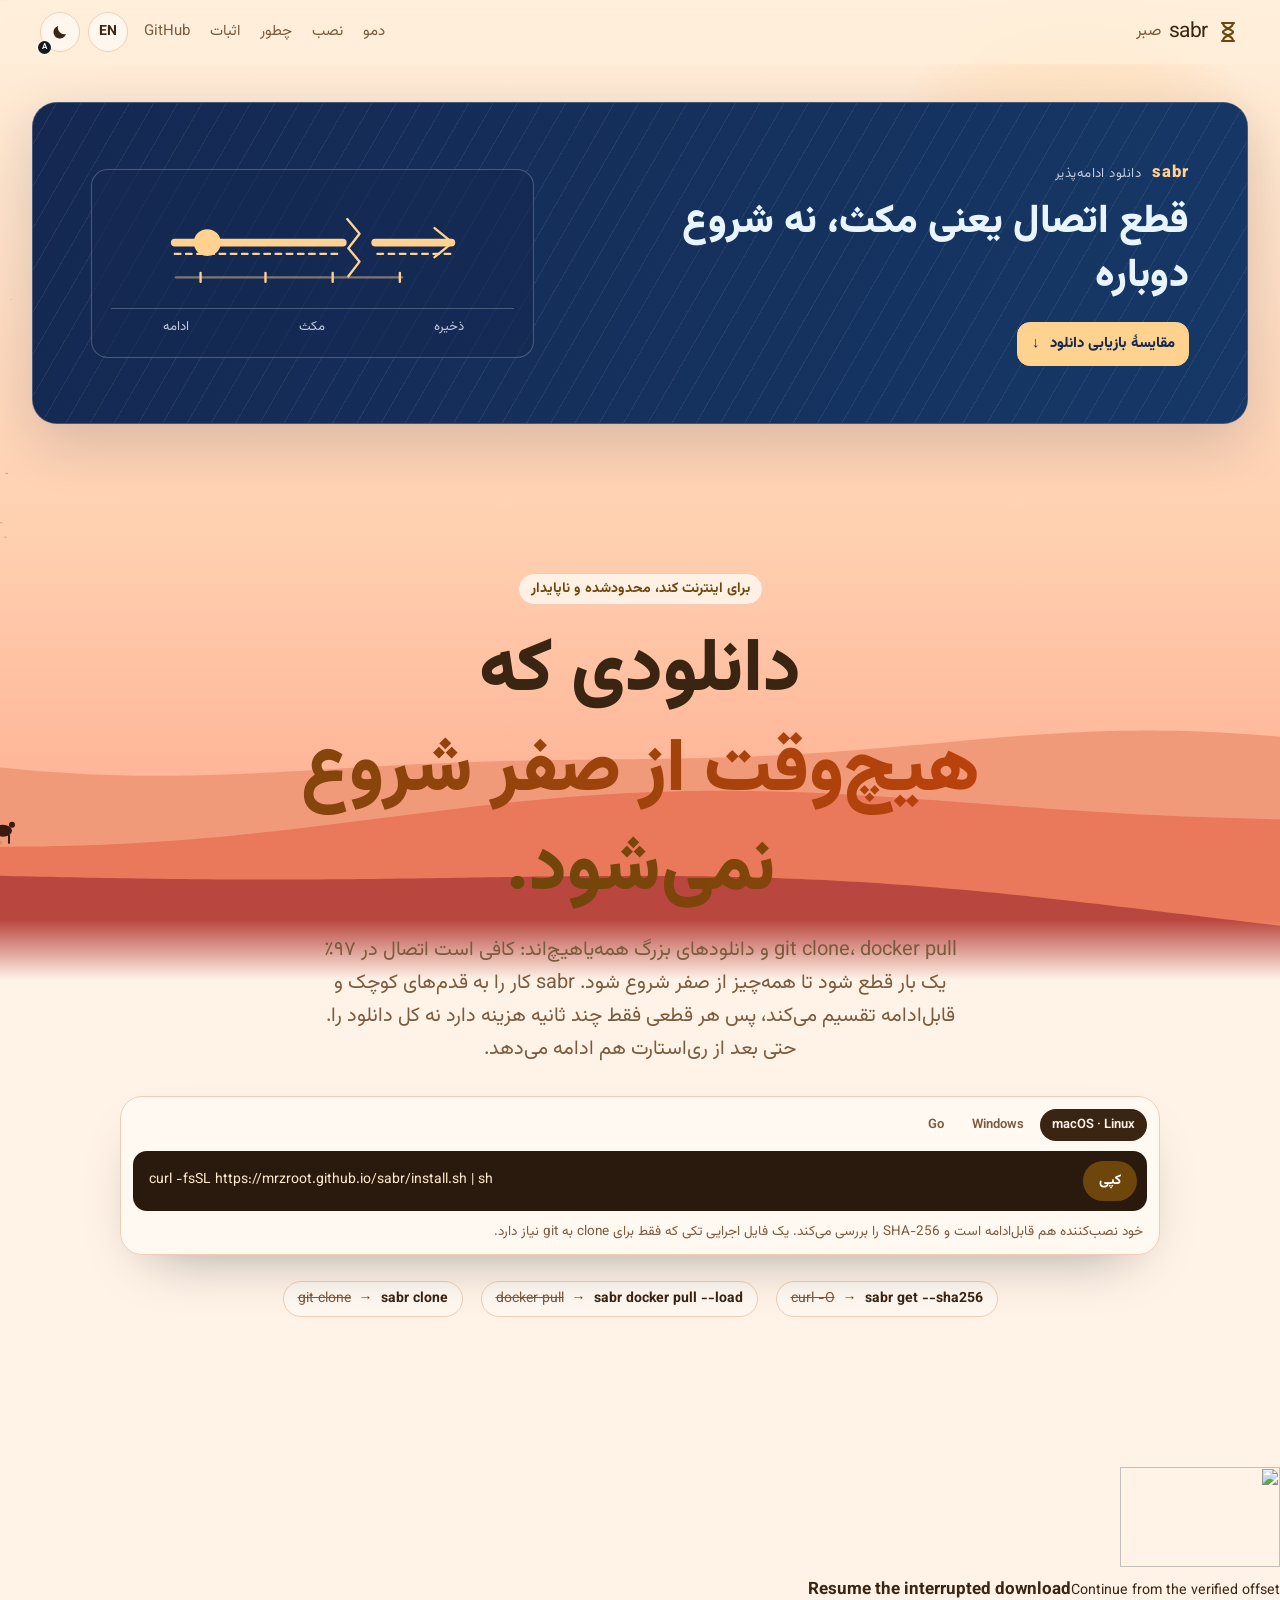
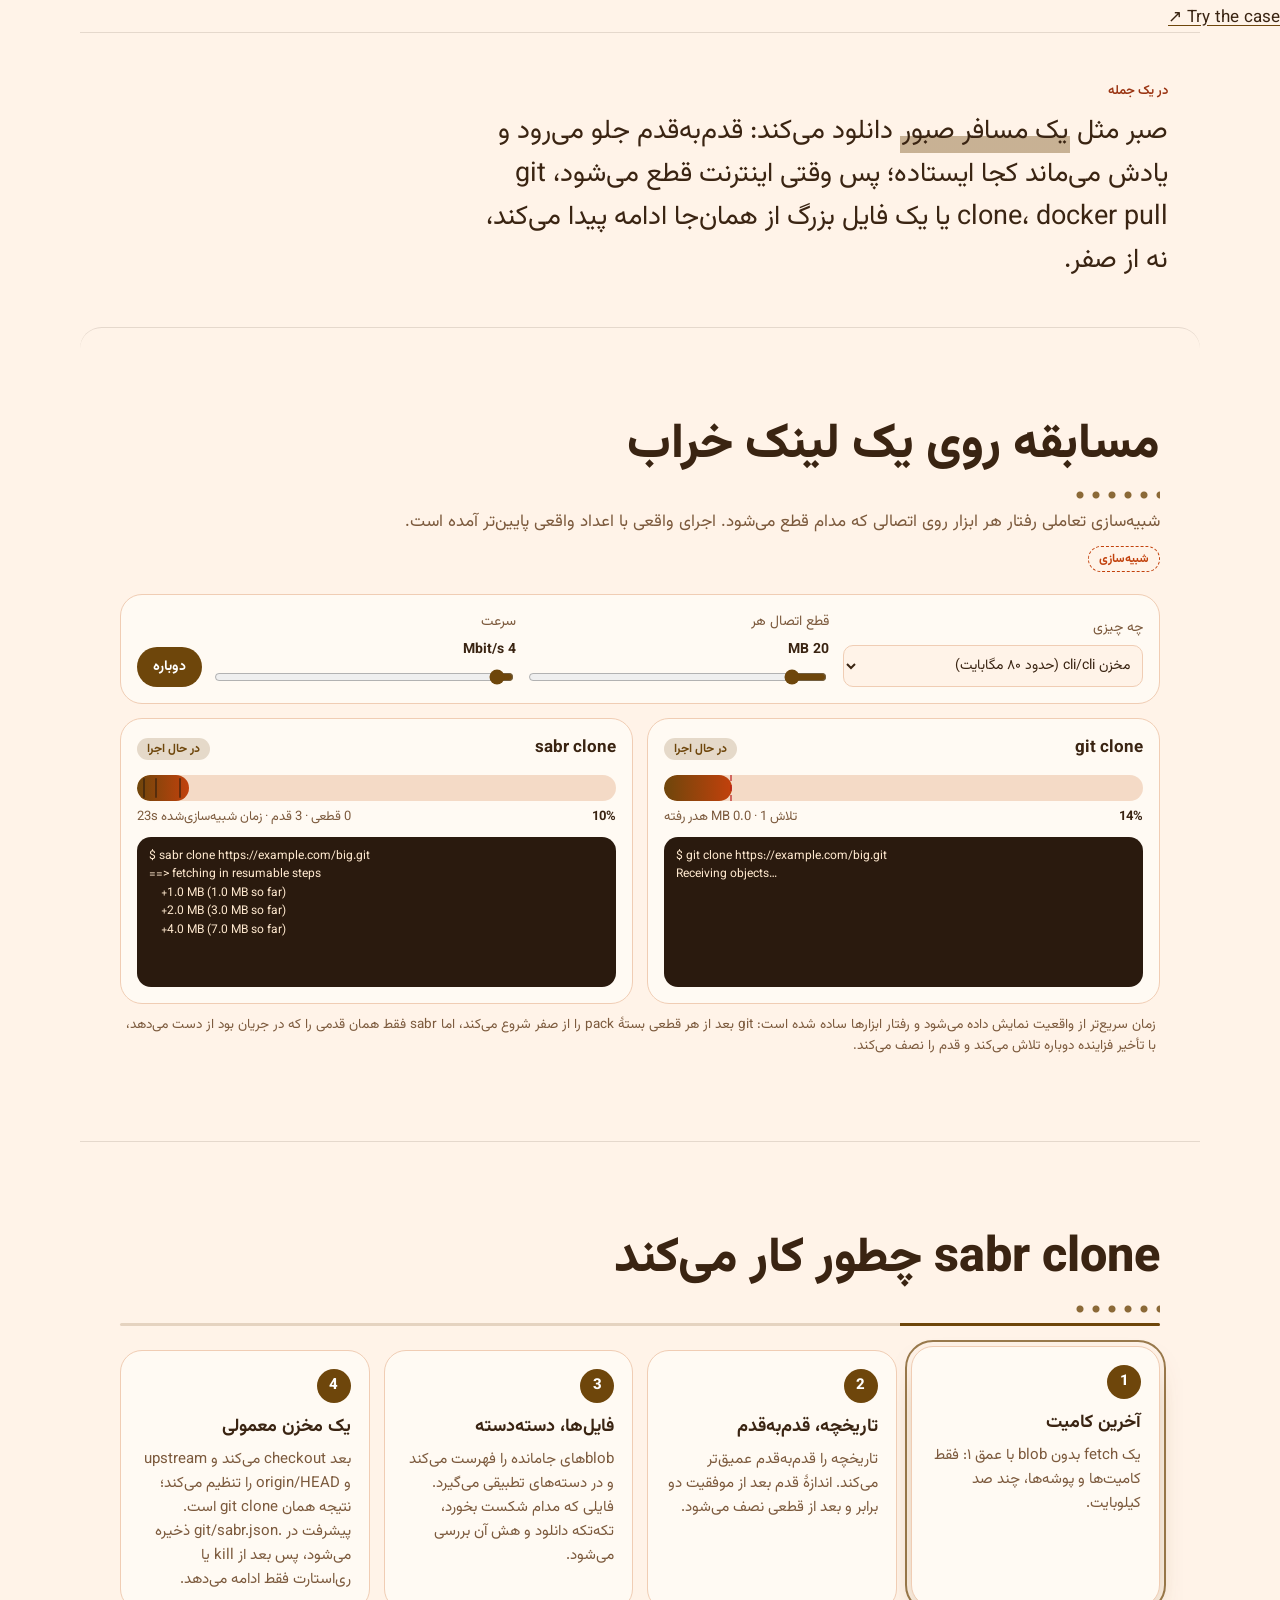
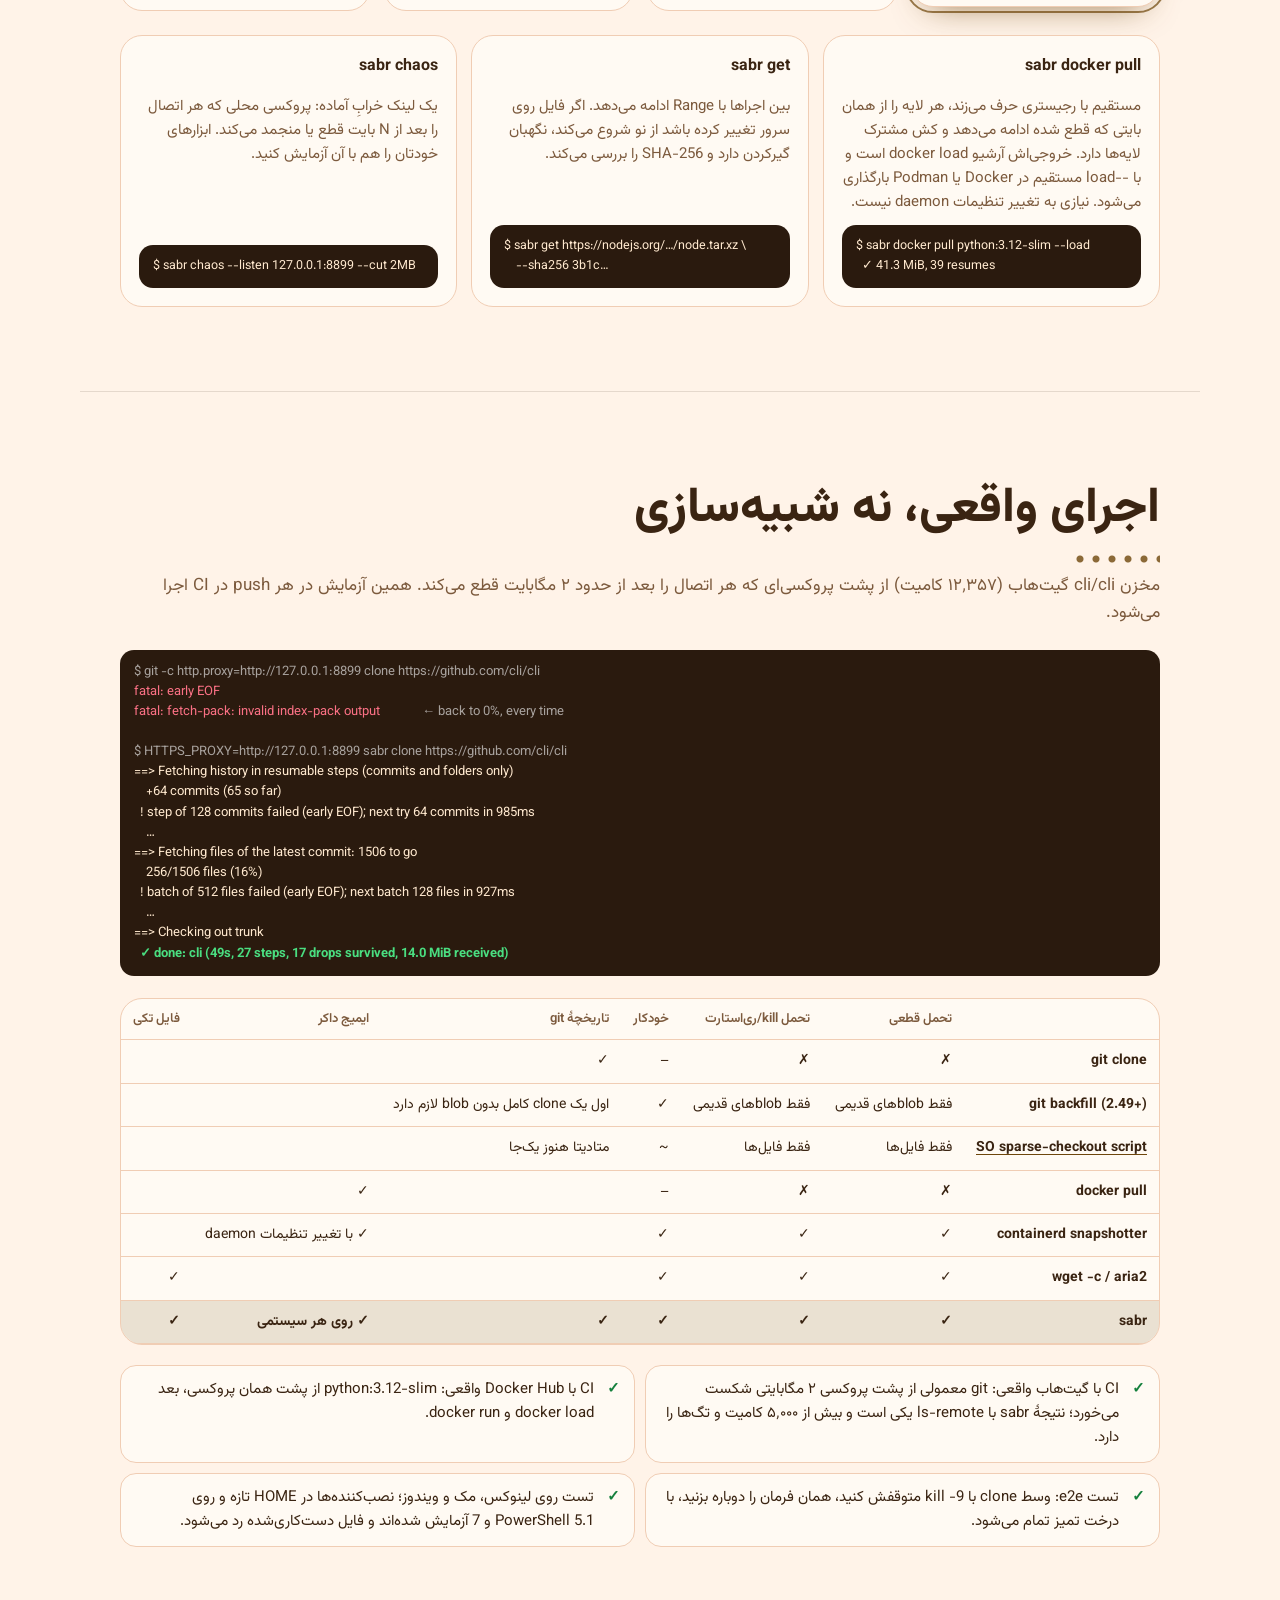
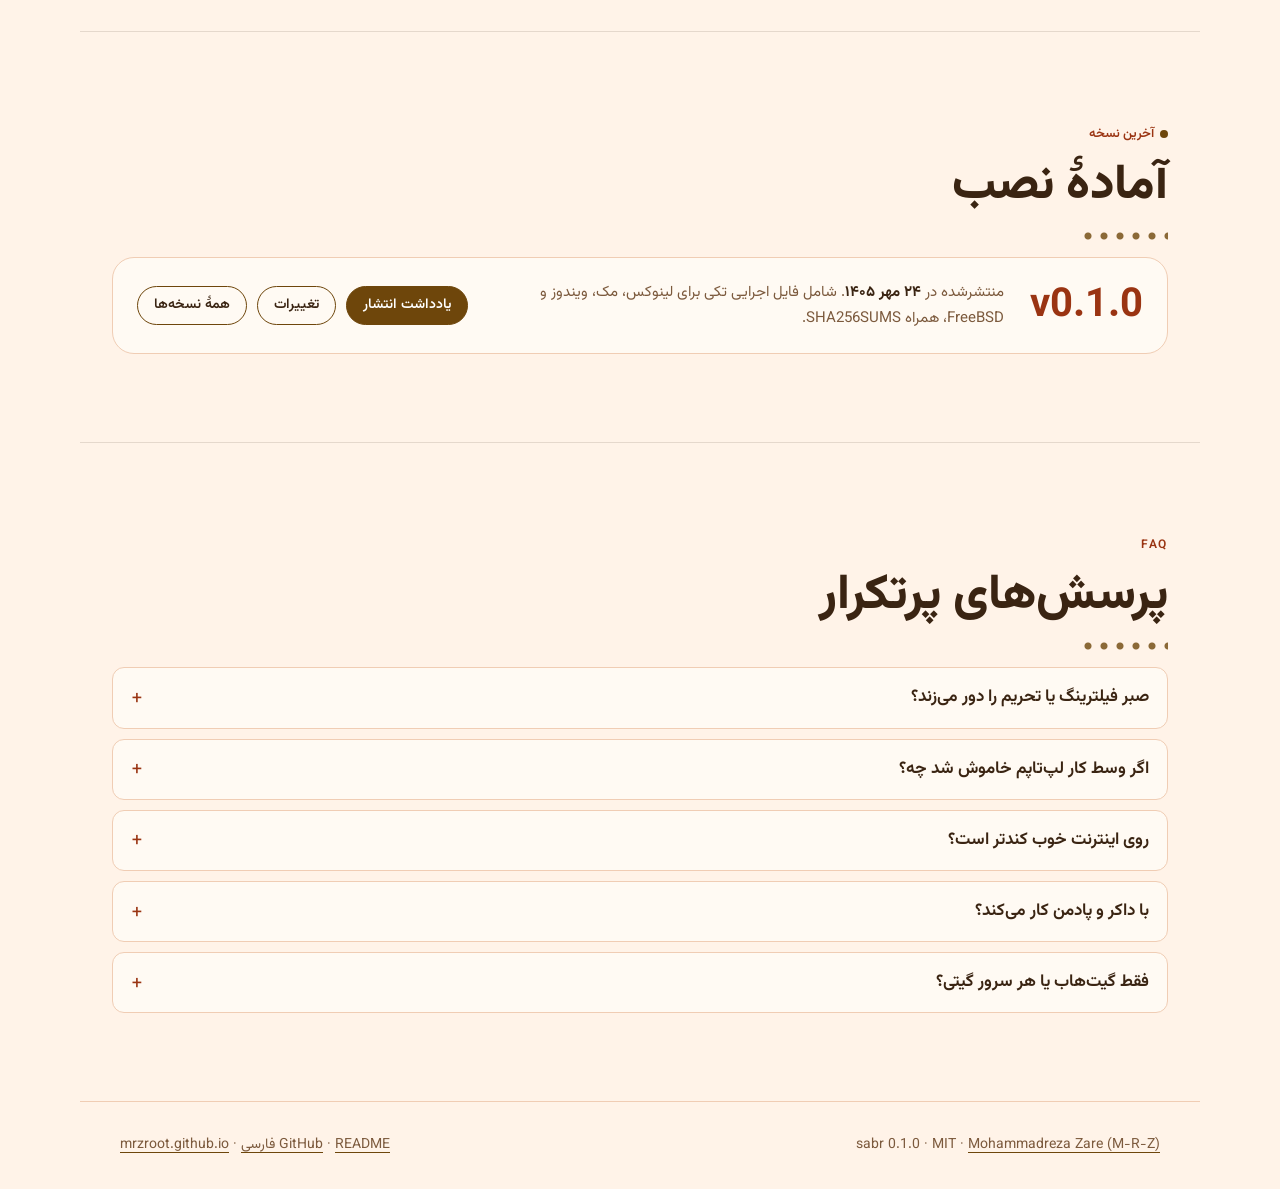
==== commit 698413b7: "Add the interactive project case to the landing page" ====
--- a/docs/index.html
+++ b/docs/index.html
@@ -22,7 +22,7 @@
 <link rel="stylesheet" href="mx.css">
 <style id="mx-tokens">:root{--mx-acc:var(--accent);--mx-acc-t:#9a3412;--mx-on-acc:#fff;--mx-fg:var(--ink);--mx-mut:var(--muted);--mx-card:var(--card-solid);--mx-line:var(--line);--mx-mono:var(--mono);--mx-r:var(--r)}html[data-theme=dark]{--mx-acc-t:var(--accent)}@media (prefers-color-scheme:dark){html:not([data-theme]){--mx-acc-t:var(--accent)}}.mx-sec>h2{font-family:Marcellus,serif;font-weight:400}</style>
 <link rel="stylesheet" href="portfolio-reframe.css">
-</head>
+<link rel="stylesheet" href="/assets/studio-mark.css"></head>
 <body>
 <div class="sky" aria-hidden="true"><div class="stars"></div><svg class="dunes" viewBox="0 0 1440 320" preserveAspectRatio="none"><path class="d1" d="M0 220c180-60 360-80 560-40s380 70 560 20 260-60 320-50v170H0z"/><path class="d2" d="M0 260c200-30 420-40 640-10s420 40 580 10 200-20 220-20v80H0z"/></svg></div>
 <a class="skip" href="#race" data-i18n="skip">Skip to the demo</a>
@@ -69,6 +69,11 @@
     <div><span class="no">curl -O</span><span class="arrow">→</span><span class="yes">sabr get --sha256</span></div>
   </div>
 </section>
+<aside class="studio-project-entry" style="--entry-color:#8be1ab">
+  <img src="/assets/thumbs/sabr.webp" alt="" width="160" height="100" loading="lazy" decoding="async">
+  <div><strong>Resume the interrupted download</strong><small>Continue from the verified offset</small></div>
+  <a href="/playground/?project=sabr&amp;lang=en">Try the case ↗</a>
+</aside>
 
 
 <!-- mx: one-sentence "what is it" -->
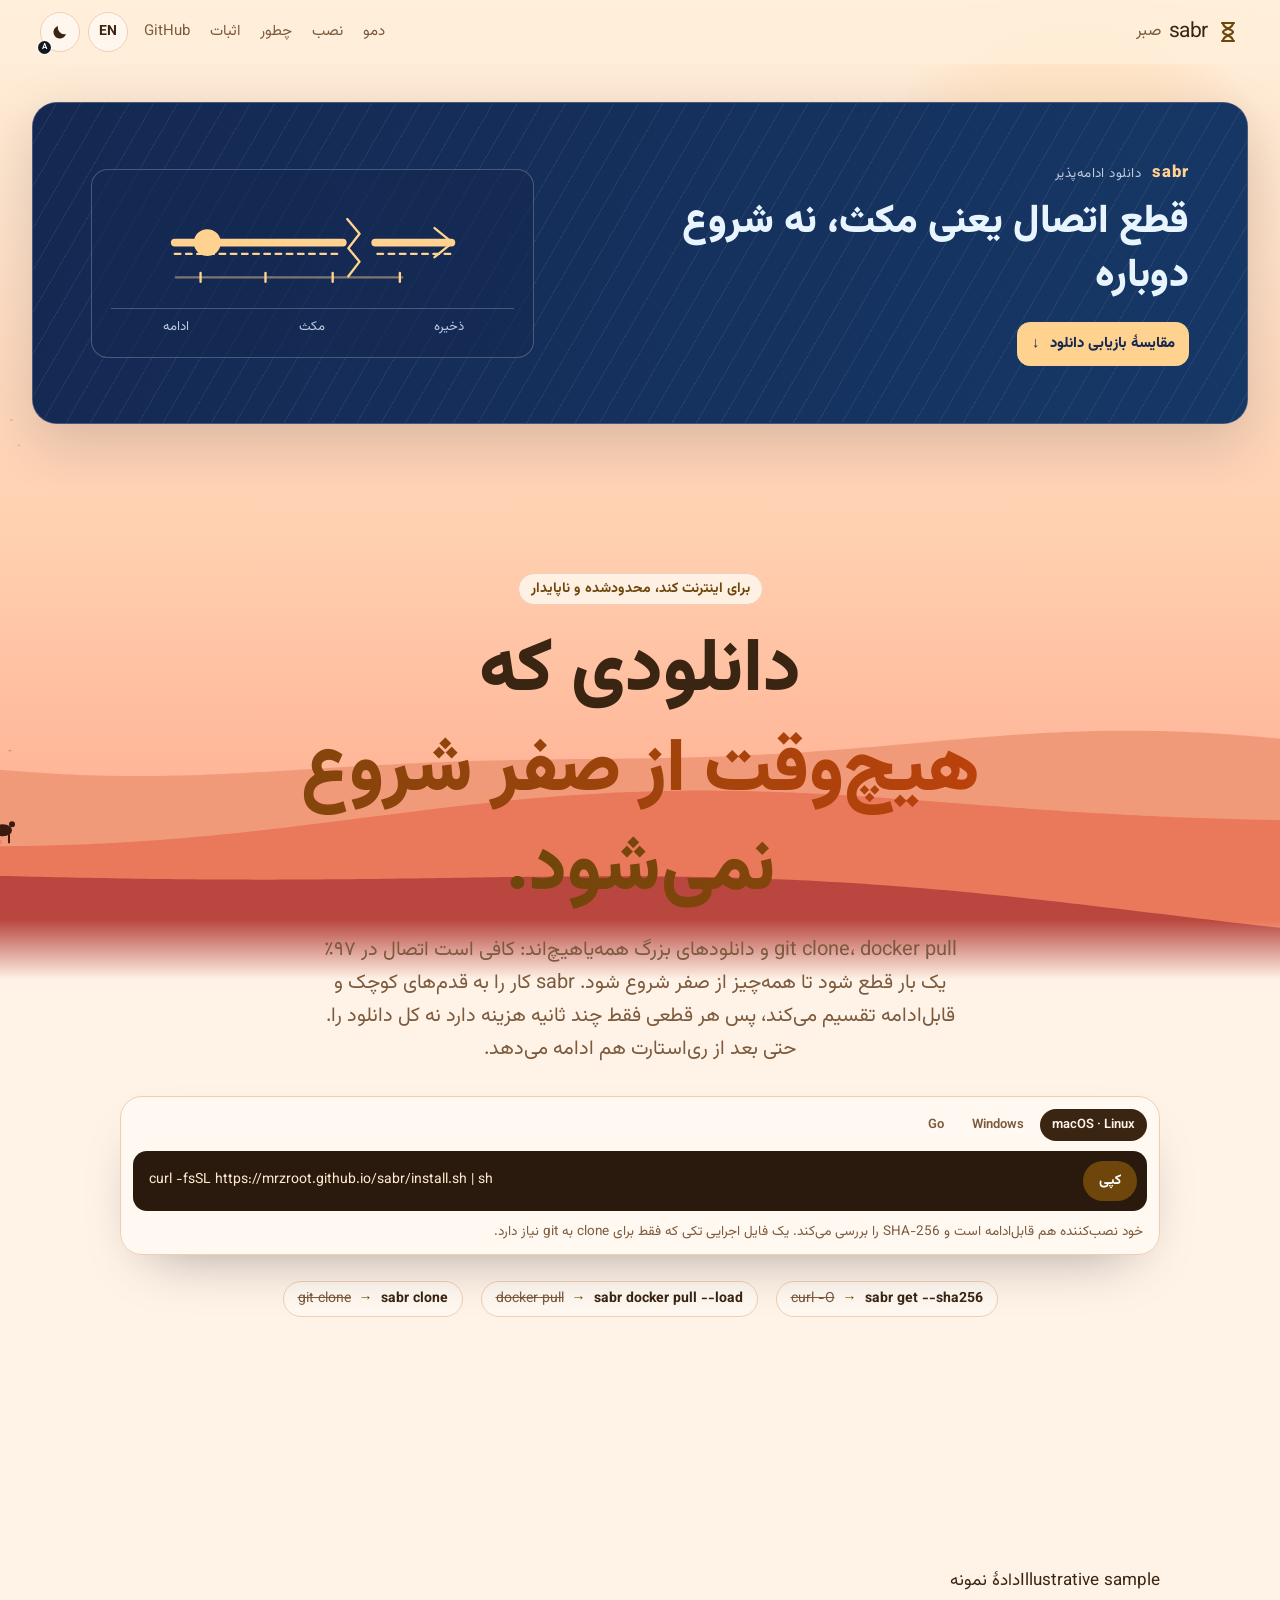
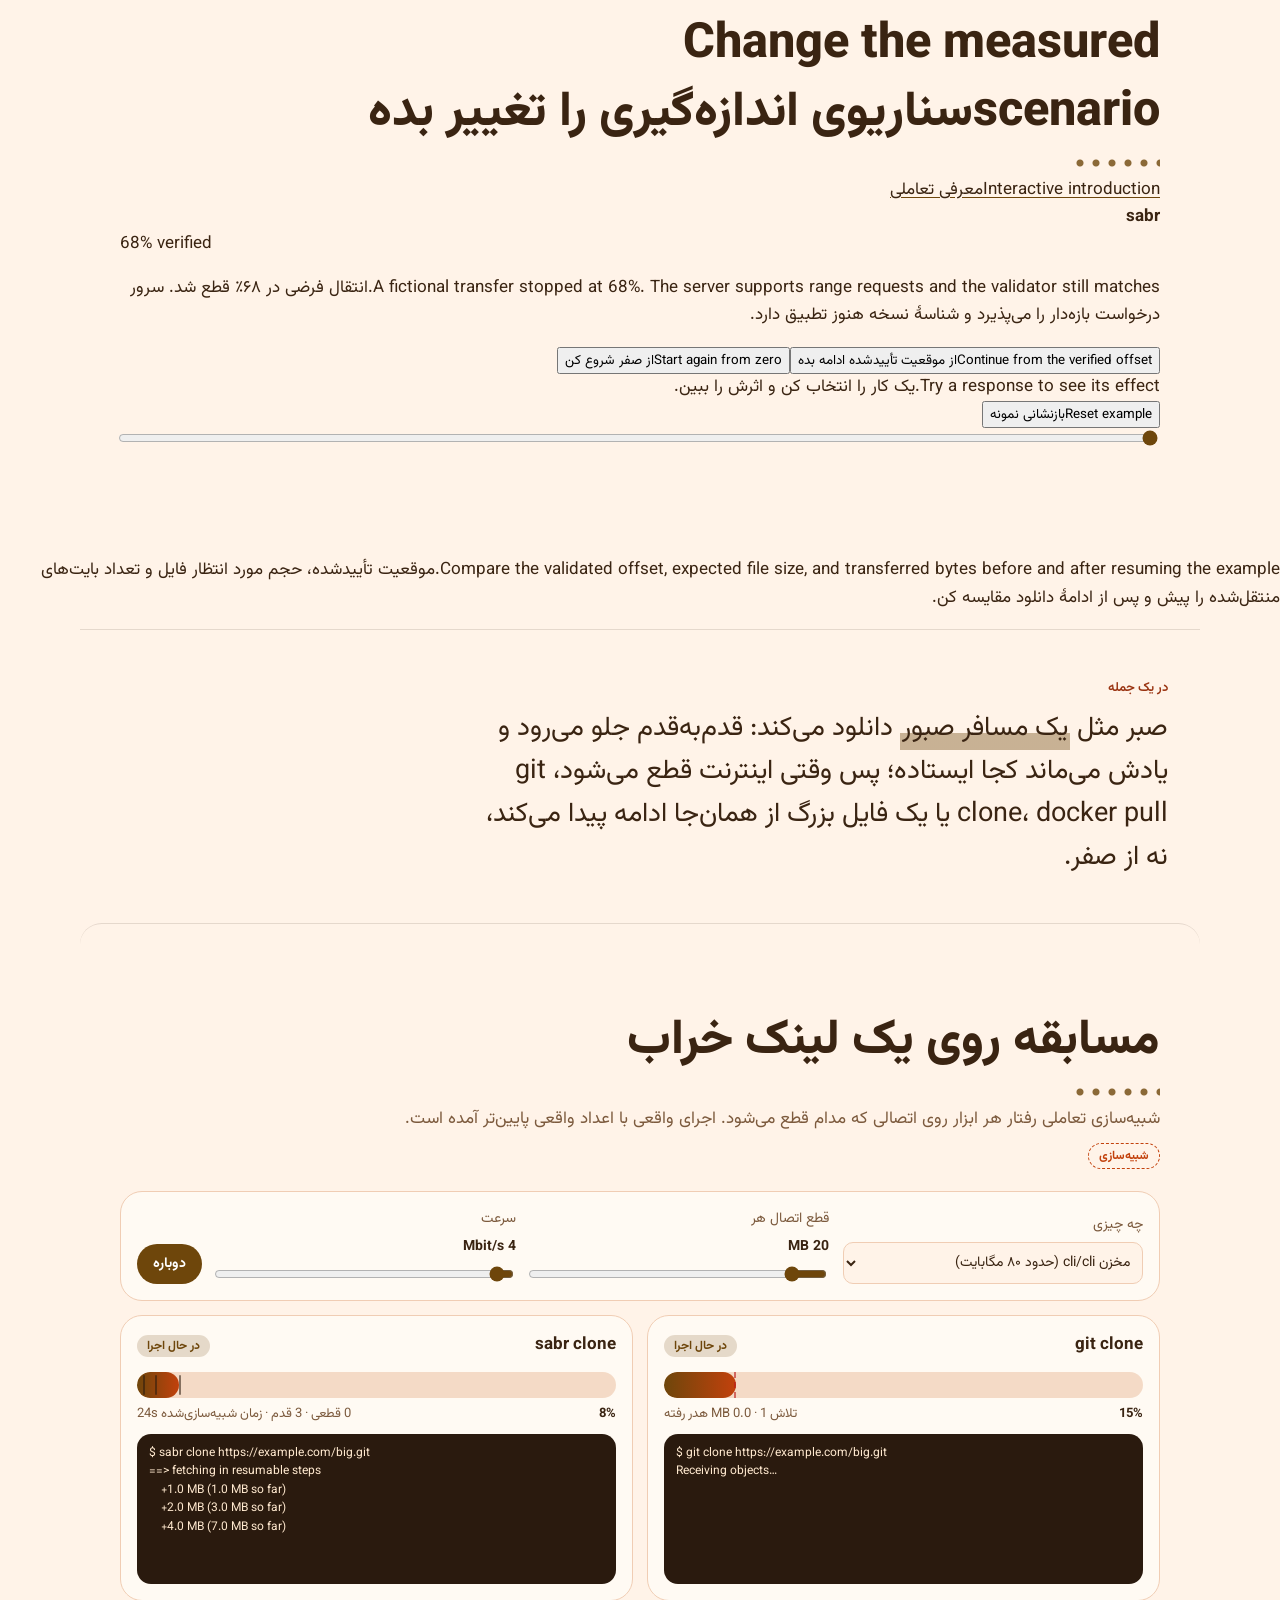
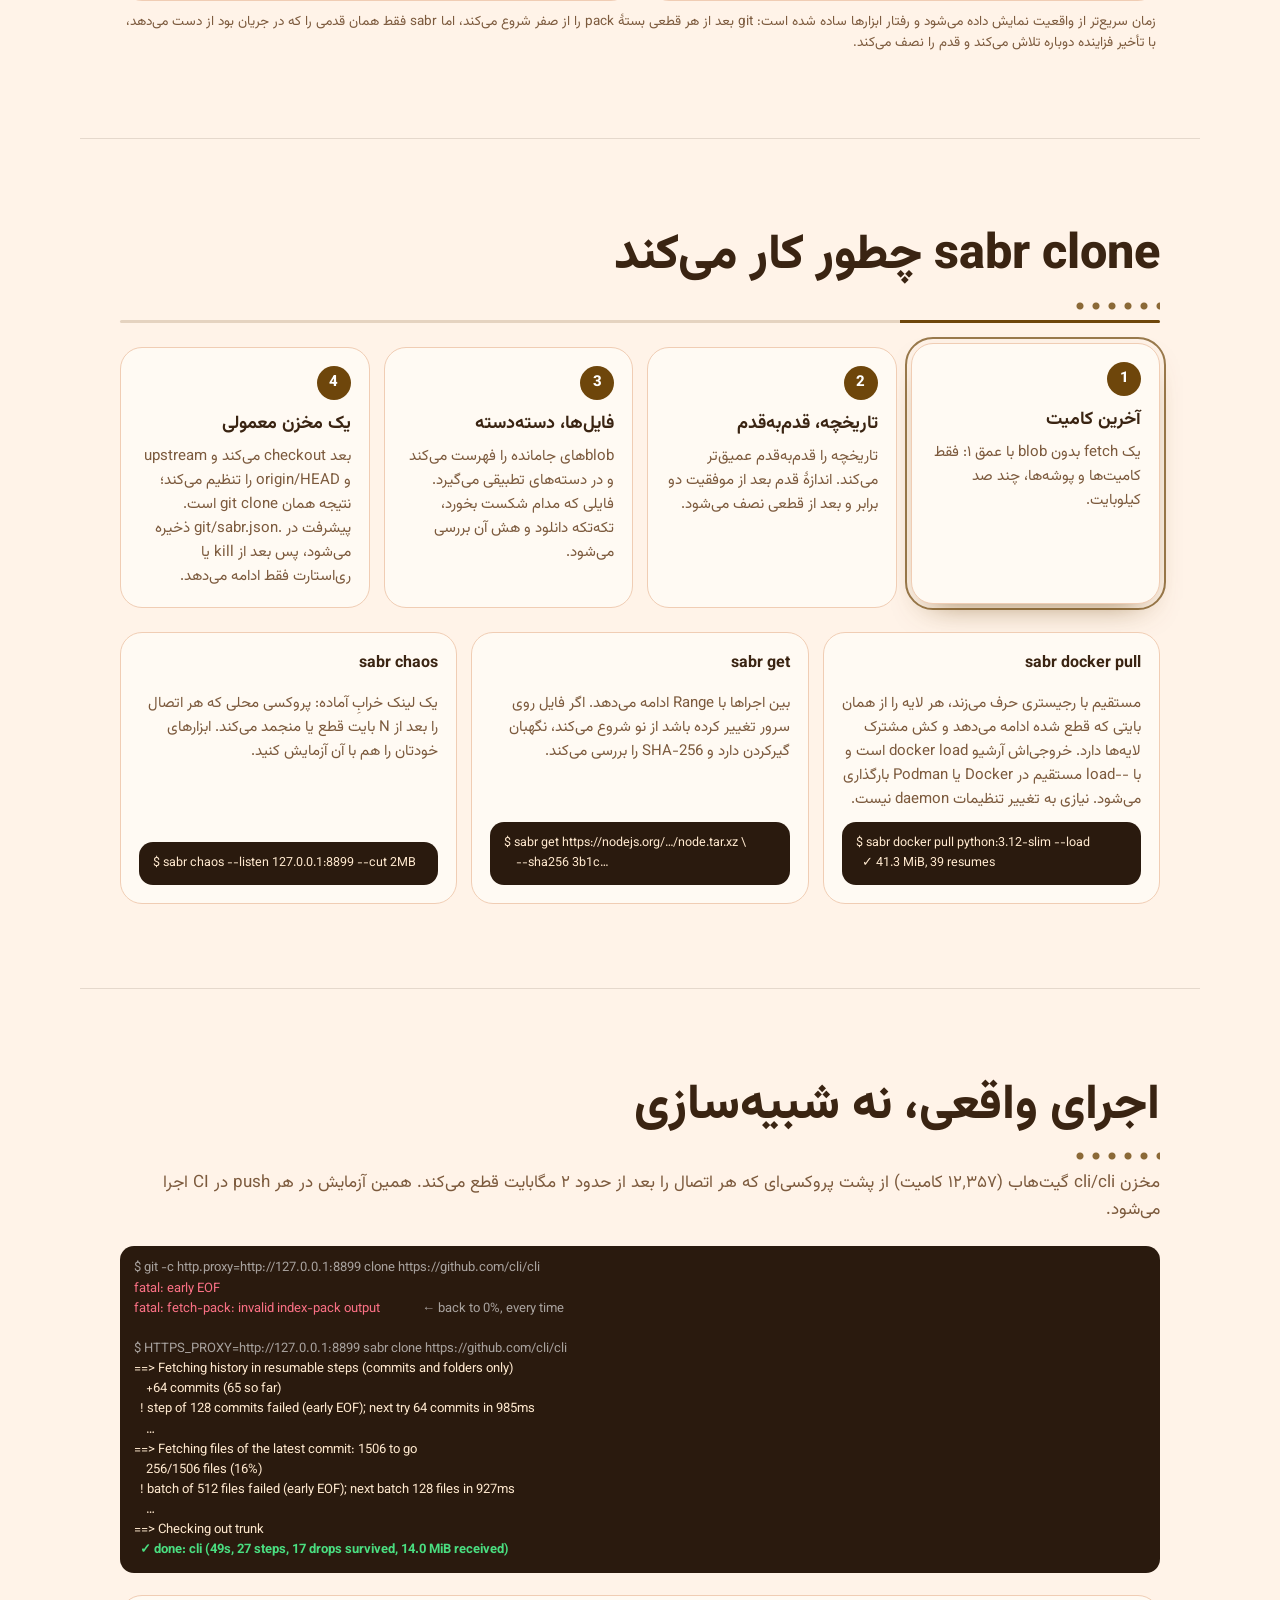
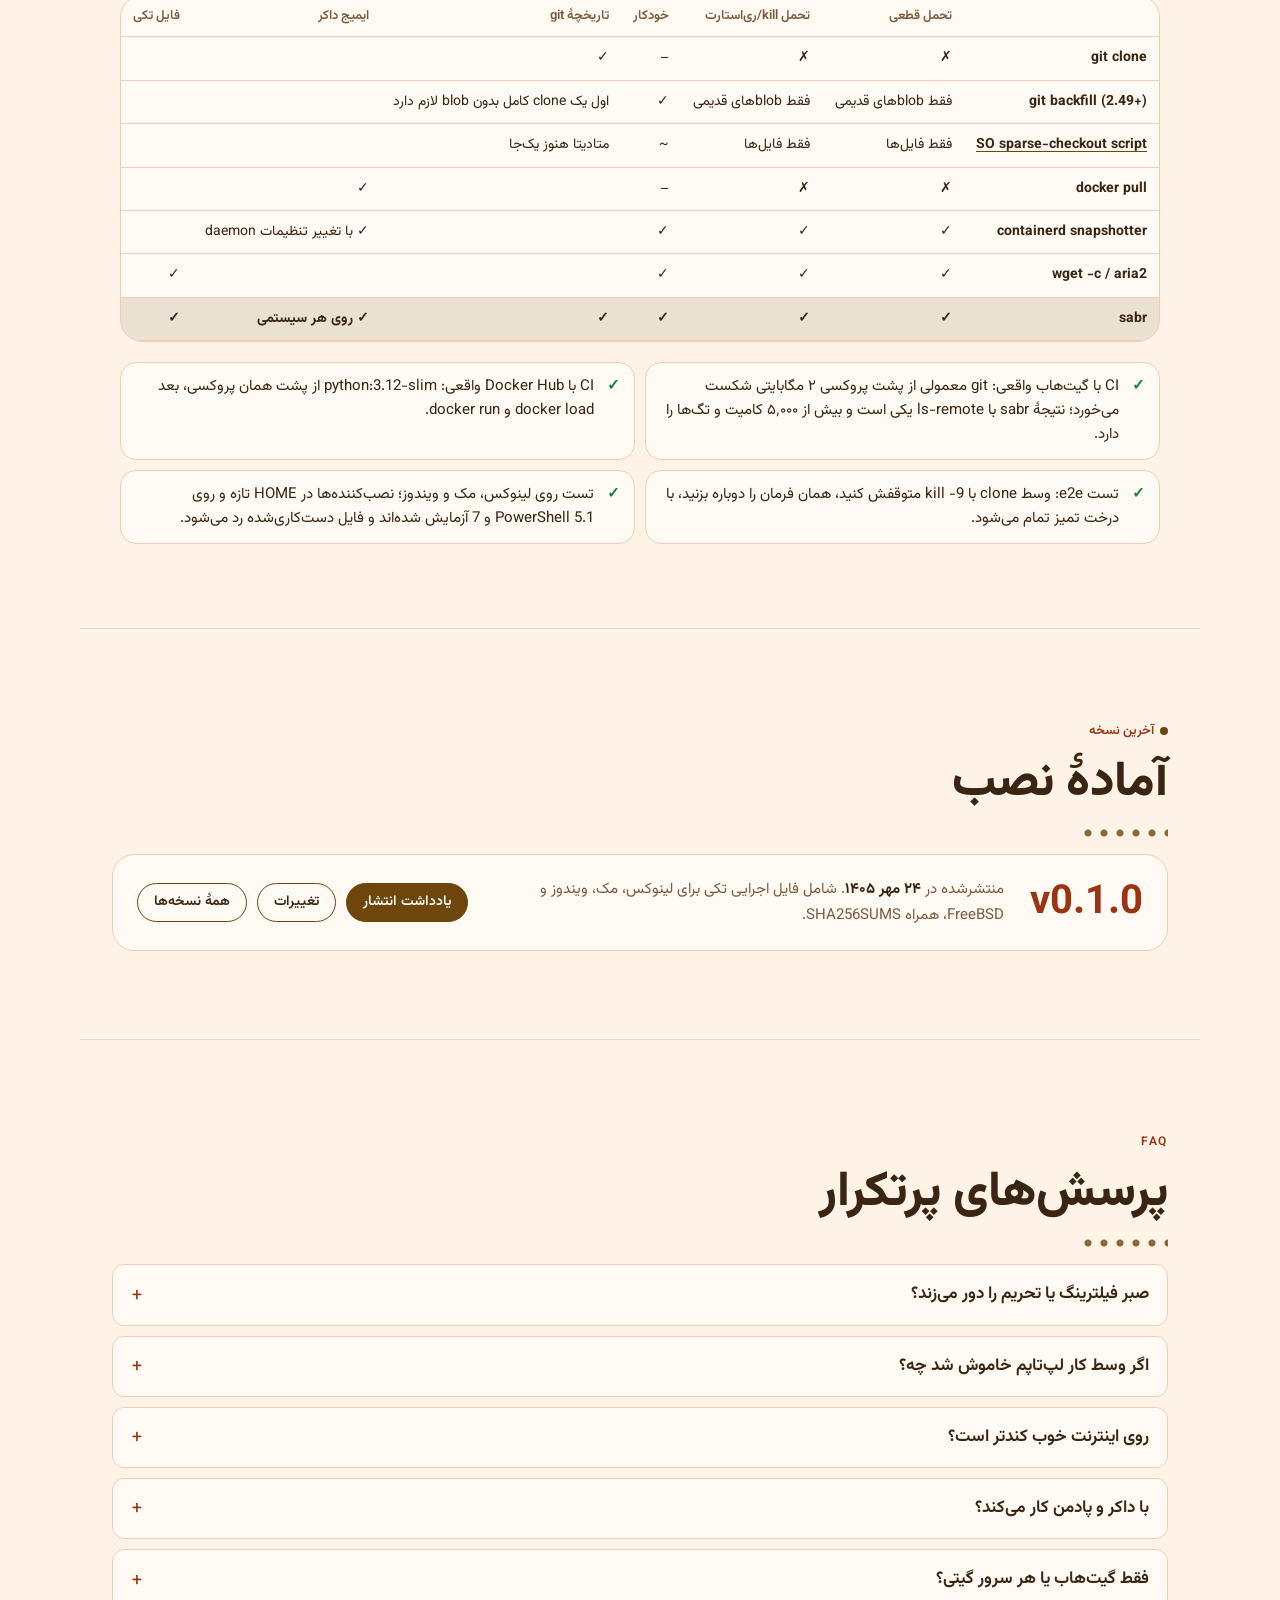
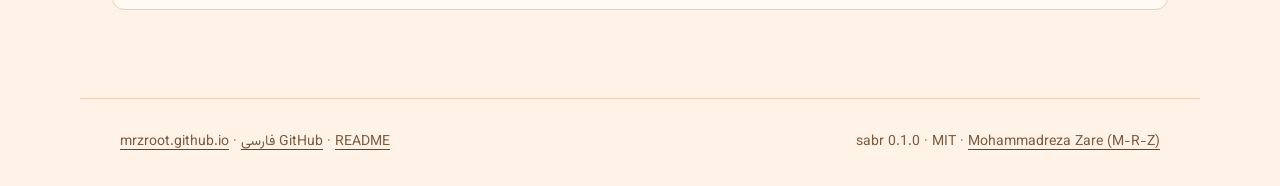
==== commit 1e70a29c: "Give the standalone project its own interactive introduction" ====
--- a/docs/index.html
+++ b/docs/index.html
@@ -22,7 +22,7 @@
 <link rel="stylesheet" href="mx.css">
 <style id="mx-tokens">:root{--mx-acc:var(--accent);--mx-acc-t:#9a3412;--mx-on-acc:#fff;--mx-fg:var(--ink);--mx-mut:var(--muted);--mx-card:var(--card-solid);--mx-line:var(--line);--mx-mono:var(--mono);--mx-r:var(--r)}html[data-theme=dark]{--mx-acc-t:var(--accent)}@media (prefers-color-scheme:dark){html:not([data-theme]){--mx-acc-t:var(--accent)}}.mx-sec>h2{font-family:Marcellus,serif;font-weight:400}</style>
 <link rel="stylesheet" href="portfolio-reframe.css">
-<link rel="stylesheet" href="/assets/studio-mark.css"></head>
+<link rel="stylesheet" href="/assets/studio-mark.css"><link rel="stylesheet" href="/assets/portfolio/embed.css"><script defer src="/assets/portfolio/exhibit.js"></script></head>
 <body>
 <div class="sky" aria-hidden="true"><div class="stars"></div><svg class="dunes" viewBox="0 0 1440 320" preserveAspectRatio="none"><path class="d1" d="M0 220c180-60 360-80 560-40s380 70 560 20 260-60 320-50v170H0z"/><path class="d2" d="M0 260c200-30 420-40 640-10s420 40 580 10 200-20 220-20v80H0z"/></svg></div>
 <a class="skip" href="#race" data-i18n="skip">Skip to the demo</a>
@@ -69,11 +69,32 @@
     <div><span class="no">curl -O</span><span class="arrow">→</span><span class="yes">sabr get --sha256</span></div>
   </div>
 </section>
-<aside class="studio-project-entry" style="--entry-color:#8be1ab">
-  <img src="/assets/thumbs/sabr.webp" alt="" width="160" height="100" loading="lazy" decoding="async">
-  <div><strong>Resume the interrupted download</strong><small>Continue from the verified offset</small></div>
-  <a href="/playground/?project=sabr&amp;lang=en">Try the case ↗</a>
-</aside>
+<div class="atlas-embedded" data-motif="meter" style="--exhibit-hue:142"><section class="exhibit-studio" id="portfolio-example" data-project="sabr" data-motif="meter" data-state="0" aria-labelledby="portfolio-example-title">
+    <div class="exhibit-studio-head"><div><p class="exhibit-kicker"><span class="pf-en" lang="en">Illustrative sample</span><span class="pf-fa" lang="fa">دادهٔ نمونه</span></p><h2 id="portfolio-example-title"><span class="pf-en" lang="en">Change the measured scenario</span><span class="pf-fa" lang="fa">سناریوی اندازه‌گیری را تغییر بده</span></h2></div>
+       <a href="/projects/guide/sabr/"><span class="pf-en" lang="en">Interactive introduction</span><span class="pf-fa" lang="fa">معرفی تعاملی</span> <i class="exhibit-arrow" aria-hidden="true"></i></a></div>
+    <div class="exhibit-lab">
+      <div class="stage-picture" aria-hidden="true">
+        <div class="stage-sign"><i></i><i></i><i></i><strong dir="ltr">sabr</strong></div>
+
+        <div class="stage-track" dir="ltr"></div>
+        <div class="stage-evidence" dir="ltr"><span dir="auto">68% verified</span></div>
+      </div>
+      <div class="stage-work">
+        <p><span class="pf-en" lang="en">A fictional transfer stopped at 68%. The server supports range requests and the validator still matches.</span><span class="pf-fa" lang="fa">انتقال فرضی در ۶۸٪ قطع شد. سرور درخواست بازه‌دار را می‌پذیرد و شناسهٔ نسخه هنوز تطبیق دارد.</span></p>
+        <div class="stage-actions" role="group" aria-label="Example controls / کنترل‌های نمونه">
+          <button type="button" data-stage="1" aria-pressed="false"><span class="pf-en" lang="en">Continue from the verified offset</span><span class="pf-fa" lang="fa">از موقعیت تأییدشده ادامه بده</span><i class="exhibit-arrow" aria-hidden="true"></i></button><button type="button" data-stage="2" aria-pressed="false"><span class="pf-en" lang="en">Start again from zero</span><span class="pf-fa" lang="fa">از صفر شروع کن</span><i class="exhibit-arrow" aria-hidden="true"></i></button>
+        </div>
+        <output class="stage-result" aria-live="polite"><span class="pf-en" lang="en">Try a response to see its effect.</span><span class="pf-fa" lang="fa">یک کار را انتخاب کن و اثرش را ببین.</span></output>
+        <div class="stage-foot">
+          <button type="button" data-stage="0" aria-pressed="true"><span class="pf-en" lang="en">Reset example</span><span class="pf-fa" lang="fa">بازنشانی نمونه</span></button>
+          <input type="range" min="0" max="2" value="0" step="1" aria-label="Example position / مرحلهٔ نمونه">
+        </div>
+      </div>
+    </div>
+   </section>
+    <p class="exhibit-takeaway"><span class="pf-en" lang="en">Compare the validated offset, expected file size, and transferred bytes before and after resuming the example.</span><span class="pf-fa" lang="fa">موقعیت تأییدشده، حجم مورد انتظار فایل و تعداد بایت‌های منتقل‌شده را پیش و پس از ادامهٔ دانلود مقایسه کن.</span></p>
+    <script type="application/json" data-embed-project>{"entries":[{"id":"sabr","group":"systems","motif":"meter","color":"#8be1ab","title":["Resume the interrupted download","دانلود قطع‌شده را ادامه بده"],"brief":["A fictional transfer stopped at 68%. The server supports range requests and the validator still matches.","انتقال فرضی در ۶۸٪ قطع شد. سرور درخواست بازه‌دار را می‌پذیرد و شناسهٔ نسخه هنوز تطبیق دارد."],"actions":[["Continue from the verified offset","از موقعیت تأییدشده ادامه بده"],["Start again from zero","از صفر شروع کن"]],"outcomes":[["Only the remaining bytes need to be transferred in this example.","در این نمونه فقط بایت‌های باقی‌مانده منتقل می‌شوند."],["The already verified bytes are downloaded again.","بایت‌های قبلاً تأییدشده دوباره دانلود می‌شوند."]],"evidence":[["68% verified"],["68% retained","32% fetched"],["100% fetched again"]],"name":"sabr","kicker":["Resumable downloads","دانلود قابل ادامه"],"intro":["Resume supported downloads and development pulls after an unreliable connection drops, instead of always starting over.","بعد از قطعی ارتباط، دانلود و دریافت منابعِ پشتیبانی‌شده را ادامه دهید تا همیشه مجبور نباشید از اول شروع کنید."],"hint":["Use a disposable download you are allowed to retrieve. Interrupt it once and see whether the supported download resumes.","با یک فایل آزمایشی که اجازهٔ دریافتش را دارید شروع کنید. یک‌بار قطع کنید و ادامهٔ دانلود را بررسی کنید."],"site":"/sabr/","source":"https://github.com/mrzroot/sabr","layout":"dashboard","hue":142,"image":"/assets/thumbs/sabr.webp"}],"labels":{"map":["Project Atlas","اطلس پروژه‌ها"],"mapIntro":["Four ways to explore the projects. Choose a project to see what it does and open its interactive introduction.","چهار مسیر برای گشتن میان پروژه‌ها. یکی را انتخاب کن تا ببینی چه کار می‌کند و معرفی تعاملی‌اش را باز کنی."],"agents":["AI tooling","ابزارهای هوش مصنوعی"],"language":["Language and data","زبان و داده"],"systems":["Systems","سامانه‌ها"],"showcase":["Design and demos","طراحی و دمو"],"projects":["All projects","همهٔ پروژه‌ها"],"open":["Interactive introduction","معرفی تعاملی"],"test":["Try the example","نمونه را امتحان کن"],"story":["The situation","مسئله"],"reference":["Inspect the project","بررسی پروژه"],"source":["View source on GitHub","کد منبع در گیت‌هاب"],"demo":["Open project website","باز کردن سایت پروژه"],"guide":["Suggested first step","قدم اول پیشنهادی"],"sample":["Illustrative sample","دادهٔ نمونه"],"result":["What happens","نتیجه"],"choose":["Try a response to see its effect.","یک کار را انتخاب کن و اثرش را ببین."],"still":["Initial state","حالت اولیه"],"reset":["Reset example","بازنشانی نمونه"],"more":["Explore another project","یک پروژهٔ دیگر ببین"]}}</script>
+  </div>
 
 
 <!-- mx: one-sentence "what is it" -->
